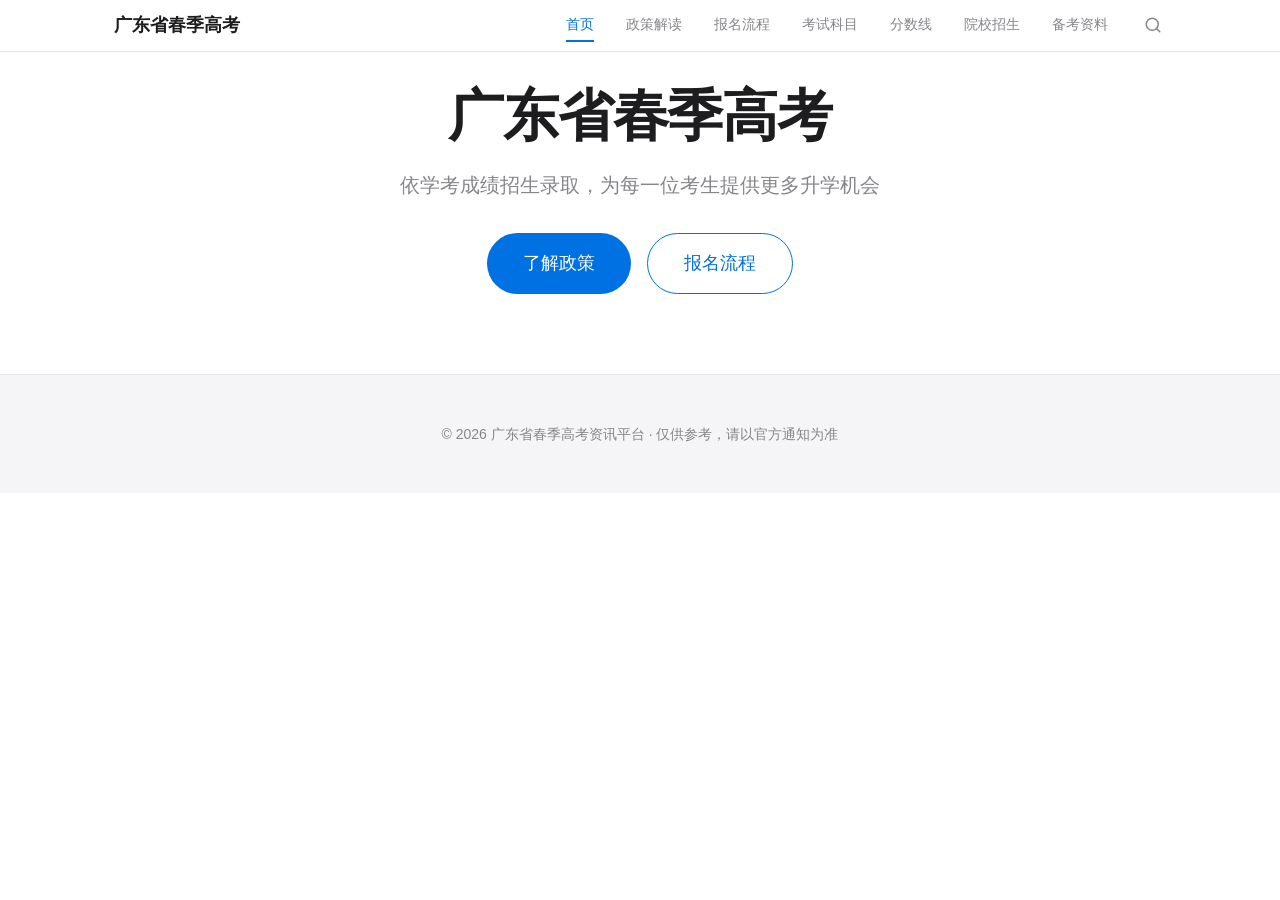
==== index.html @ 44d3cd4b "feat: foundation - CSS design system, global JS, data files, HTML shells" ====
﻿<!DOCTYPE html>
<html lang="zh-CN">
<head>
  <meta charset="UTF-8">
  <meta name="viewport" content="width=device-width, initial-scale=1.0">
  <title>广东省春季高考 · 依学考</title>
  <link rel="stylesheet" href="css/style.css">
</head>
<body>
  <nav class="nav" id="nav"></nav>
  <main>
    <section class="hero">
      <h1>广东省春季高考</h1>
      <p>依学考成绩招生录取，为每一位考生提供更多升学机会</p>
      <div class="btn-group">
        <a href="policy.html" class="btn btn-primary btn-lg">了解政策</a>
        <a href="registration.html" class="btn btn-outline btn-lg">报名流程</a>
      </div>
    </section>
  </main>
  <footer class="footer" id="footer"></footer>
  <script src="js/search.js"></script>
  <script src="js/main.js"></script>
</body>
</html>
---- css/style.css ----
﻿:root {
  /* Colors */
  --color-primary: #0071E3;
  --color-primary-hover: #0066CC;
  --color-bg: #FFFFFF;
  --color-bg-alt: #F5F5F7;
  --color-text: #1D1D1F;
  --color-text-secondary: #86868B;
  --color-border: #D2D2D7;
  --color-border-light: #E5E5EA;
  --color-success: #34C759;
  --color-warning: #FF9500;
  --color-danger: #FF3B30;

  /* Typography */
  --font-system: -apple-system, BlinkMacSystemFont, "PingFang SC", "Helvetica Neue", "Microsoft YaHei", sans-serif;
  --font-size-xs: 0.75rem;
  --font-size-sm: 0.875rem;
  --font-size-base: 1rem;
  --font-size-lg: 1.125rem;
  --font-size-xl: 1.25rem;
  --font-size-2xl: 1.5rem;
  --font-size-3xl: 2rem;
  --font-size-4xl: 2.5rem;
  --font-size-5xl: 3.5rem;

  /* Spacing */
  --spacing-xs: 0.25rem;
  --spacing-sm: 0.5rem;
  --spacing-md: 1rem;
  --spacing-lg: 1.5rem;
  --spacing-xl: 2rem;
  --spacing-2xl: 3rem;
  --spacing-3xl: 4rem;
  --spacing-4xl: 6rem;

  /* Border Radius */
  --radius-sm: 8px;
  --radius-md: 12px;
  --radius-lg: 16px;
  --radius-xl: 20px;
  --radius-full: 980px;

  /* Navigation */
  --nav-height: 52px;

  /* Shadows */
  --shadow-sm: 0 1px 3px rgba(0, 0, 0, 0.04);
  --shadow-md: 0 4px 12px rgba(0, 0, 0, 0.06);
  --shadow-lg: 0 8px 30px rgba(0, 0, 0, 0.08);
  --shadow-card: 0 2px 8px rgba(0, 0, 0, 0.04);
  --shadow-card-hover: 0 8px 24px rgba(0, 0, 0, 0.08);

  /* Transitions */
  --transition-fast: 0.15s ease;
  --transition-base: 0.3s ease;
  --transition-slow: 0.5s ease;
}

/* ===== Global Reset ===== */
*,
*::before,
*::after {
  margin: 0;
  padding: 0;
  box-sizing: border-box;
}

html {
  scroll-behavior: smooth;
}

body {
  font-family: var(--font-system);
  font-size: var(--font-size-base);
  color: var(--color-text);
  background-color: var(--color-bg);
  line-height: 1.6;
  -webkit-font-smoothing: antialiased;
  -moz-osx-font-smoothing: grayscale;
}

h1, h2, h3 {
  font-weight: 600;
  line-height: 1.3;
  color: var(--color-text);
}

h1 { font-size: var(--font-size-5xl); }
h2 { font-size: var(--font-size-3xl); }
h3 { font-size: var(--font-size-xl); }

a {
  color: var(--color-primary);
  text-decoration: none;
  transition: color var(--transition-fast);
}

a:hover {
  color: var(--color-primary-hover);
}

img {
  max-width: 100%;
  height: auto;
  display: block;
}

ul {
  list-style: none;
}

::selection {
  background: var(--color-primary);
  color: #FFFFFF;
}

/* ===== Container ===== */
.container {
  max-width: 1100px;
  margin: 0 auto;
  padding: 0 var(--spacing-lg);
}

/* ===== Sections ===== */
.section {
  padding: var(--spacing-4xl) 0;
}

.section:nth-child(even) {
  background-color: var(--color-bg-alt);
}

/* ===== Navigation ===== */
.nav {
  position: fixed;
  top: 0;
  left: 0;
  right: 0;
  height: var(--nav-height);
  background: rgba(255, 255, 255, 0.72);
  backdrop-filter: blur(20px);
  -webkit-backdrop-filter: blur(20px);
  z-index: 100;
  border-bottom: 1px solid var(--color-border-light);
  display: flex;
  align-items: center;
}

.nav-container {
  max-width: 1100px;
  width: 100%;
  margin: 0 auto;
  padding: 0 var(--spacing-lg);
  display: flex;
  align-items: center;
  justify-content: space-between;
}

.nav-brand {
  font-size: var(--font-size-lg);
  font-weight: 600;
  color: var(--color-text);
  white-space: nowrap;
}

.nav-links {
  display: flex;
  align-items: center;
  gap: var(--spacing-xl);
}

.nav-links a {
  font-size: var(--font-size-sm);
  color: var(--color-text-secondary);
  padding: var(--spacing-xs) 0;
  border-bottom: 2px solid transparent;
  transition: color var(--transition-fast), border-color var(--transition-fast);
  white-space: nowrap;
}

.nav-links a:hover {
  color: var(--color-primary);
  border-bottom-color: var(--color-primary);
}

.nav-links a.active {
  color: var(--color-primary);
  border-bottom-color: var(--color-primary);
}

.nav-search-btn {
  background: none;
  border: none;
  cursor: pointer;
  color: var(--color-text-secondary);
  padding: var(--spacing-xs);
  display: flex;
  align-items: center;
  justify-content: center;
  transition: color var(--transition-fast);
}

.nav-search-btn:hover {
  color: var(--color-primary);
}

.nav-search-btn svg {
  width: 18px;
  height: 18px;
}

/* Hamburger */
.nav-hamburger {
  display: none;
  background: none;
  border: none;
  cursor: pointer;
  padding: var(--spacing-xs);
  flex-direction: column;
  gap: 5px;
}

.nav-hamburger span {
  display: block;
  width: 22px;
  height: 2px;
  background: var(--color-text);
  border-radius: 1px;
  transition: all var(--transition-base);
}

.nav-hamburger.active span:nth-child(1) {
  transform: translateY(7px) rotate(45deg);
}
.nav-hamburger.active span:nth-child(2) {
  opacity: 0;
}
.nav-hamburger.active span:nth-child(3) {
  transform: translateY(-7px) rotate(-45deg);
}

/* ===== Cards ===== */
.card {
  background: var(--color-bg);
  border-radius: var(--radius-xl);
  padding: var(--spacing-xl);
  box-shadow: var(--shadow-card);
  transition: transform var(--transition-base), box-shadow var(--transition-base);
}

.card:hover {
  transform: translateY(-4px);
  box-shadow: var(--shadow-card-hover);
}

.card-title {
  font-size: var(--font-size-lg);
  font-weight: 600;
  margin-bottom: var(--spacing-sm);
}

.card-text {
  color: var(--color-text-secondary);
  font-size: var(--font-size-sm);
  line-height: 1.7;
}

/* Card Grid */
.card-grid {
  display: grid;
  grid-template-columns: repeat(auto-fill, minmax(320px, 1fr));
  gap: var(--spacing-xl);
}

/* ===== Buttons ===== */
.btn {
  display: inline-flex;
  align-items: center;
  justify-content: center;
  padding: 12px 28px;
  border-radius: var(--radius-full);
  font-size: var(--font-size-base);
  font-weight: 500;
  cursor: pointer;
  border: none;
  transition: all var(--transition-fast);
  font-family: var(--font-system);
  line-height: 1.5;
}

.btn-primary {
  background-color: var(--color-primary);
  color: #FFFFFF;
}

.btn-primary:hover {
  background-color: var(--color-primary-hover);
}

.btn-outline {
  background-color: transparent;
  color: var(--color-primary);
  border: 1.5px solid var(--color-primary);
}

.btn-outline:hover {
  background-color: var(--color-primary);
  color: #FFFFFF;
}

.btn-sm {
  padding: 8px 18px;
  font-size: var(--font-size-sm);
}

.btn-lg {
  padding: 16px 36px;
  font-size: var(--font-size-lg);
}

/* ===== Footer ===== */
.footer {
  background-color: var(--color-bg-alt);
  text-align: center;
  padding: var(--spacing-2xl) 0;
  color: var(--color-text-secondary);
  font-size: var(--font-size-sm);
  border-top: 1px solid var(--color-border-light);
}

/* ===== Hero Sections ===== */
.hero {
  text-align: center;
  padding: 5rem 1rem;
  background-color: var(--color-bg);
}

.hero h1 {
  margin-bottom: var(--spacing-md);
  letter-spacing: -0.02em;
}

.hero p {
  font-size: var(--font-size-xl);
  color: var(--color-text-secondary);
  max-width: 600px;
  margin: 0 auto var(--spacing-xl);
}

.hero .btn-group {
  display: flex;
  gap: var(--spacing-md);
  justify-content: center;
  flex-wrap: wrap;
}

/* ===== Animations ===== */
@keyframes fadeInUp {
  from {
    opacity: 0;
    transform: translateY(24px);
  }
  to {
    opacity: 1;
    transform: translateY(0);
  }
}

.animate-in {
  animation: fadeInUp 0.6s ease forwards;
}

.animate-on-scroll {
  opacity: 0;
}

/* ===== Search Overlay ===== */
.search-overlay {
  position: fixed;
  inset: 0;
  background: rgba(0, 0, 0, 0.4);
  backdrop-filter: blur(8px);
  -webkit-backdrop-filter: blur(8px);
  z-index: 200;
  display: none;
  align-items: flex-start;
  justify-content: center;
  padding-top: 120px;
}

.search-overlay.active {
  display: flex;
}

.search-box {
  width: 100%;
  max-width: 600px;
  background: var(--color-bg);
  border-radius: var(--radius-md);
  box-shadow: var(--shadow-lg);
  overflow: hidden;
}

.search-box input {
  width: 100%;
  padding: 16px 20px;
  font-size: var(--font-size-lg);
  border: none;
  outline: none;
  background: transparent;
  font-family: var(--font-system);
  color: var(--color-text);
}

.search-box input::placeholder {
  color: var(--color-text-secondary);
}

.search-results {
  border-top: 1px solid var(--color-border-light);
  max-height: 400px;
  overflow-y: auto;
}

.search-result-item {
  padding: 14px 20px;
  cursor: pointer;
  transition: background var(--transition-fast);
  display: block;
  color: var(--color-text);
}

.search-result-item:hover {
  background: var(--color-bg-alt);
}

.search-result-item .result-title {
  font-weight: 500;
  margin-bottom: 2px;
}

.search-result-item .result-snippet {
  font-size: var(--font-size-sm);
  color: var(--color-text-secondary);
}

.search-result-empty {
  padding: 24px 20px;
  text-align: center;
  color: var(--color-text-secondary);
}

/* ===== Input Styles ===== */
input[type="text"],
input[type="search"],
input[type="number"],
select,
textarea {
  border-radius: var(--radius-md);
  border: 1px solid var(--color-border);
  padding: 10px 16px;
  font-size: var(--font-size-base);
  font-family: var(--font-system);
  color: var(--color-text);
  background: var(--color-bg);
  transition: border-color var(--transition-fast), box-shadow var(--transition-fast);
  outline: none;
}

input:focus,
select:focus,
textarea:focus {
  border-color: var(--color-primary);
  box-shadow: 0 0 0 3px rgba(0, 113, 227, 0.15);
}

/* ===== Table Styles ===== */
table {
  width: 100%;
  border-collapse: collapse;
  font-size: var(--font-size-sm);
}

thead {
  border-bottom: 2px solid var(--color-border);
}

th {
  text-align: left;
  padding: 12px 16px;
  font-weight: 600;
  color: var(--color-text);
  font-size: var(--font-size-xs);
  text-transform: uppercase;
  letter-spacing: 0.5px;
}

td {
  padding: 14px 16px;
  color: var(--color-text-secondary);
  border-bottom: 1px solid var(--color-border-light);
}

tbody tr:nth-child(even) {
  background-color: var(--color-bg-alt);
}

tbody tr:hover {
  background-color: rgba(0, 113, 227, 0.04);
}

.table-wrapper {
  overflow-x: auto;
  border-radius: var(--radius-xl);
  box-shadow: var(--shadow-sm);
}

.table-wrapper table {
  border-radius: var(--radius-xl);
  overflow: hidden;
}

/* ===== Tags / Badges ===== */
.tag {
  display: inline-flex;
  align-items: center;
  padding: 4px 12px;
  border-radius: var(--radius-full);
  font-size: var(--font-size-xs);
  font-weight: 500;
  background: var(--color-bg-alt);
  color: var(--color-text-secondary);
  white-space: nowrap;
}

.tag-primary {
  background: rgba(0, 113, 227, 0.1);
  color: var(--color-primary);
}

.tag-success {
  background: rgba(52, 199, 89, 0.1);
  color: var(--color-success);
}

.tag-warning {
  background: rgba(255, 149, 0, 0.1);
  color: var(--color-warning);
}

.tag-group {
  display: flex;
  flex-wrap: wrap;
  gap: var(--spacing-sm);
}

/* ===== Timeline ===== */
.timeline {
  position: relative;
  padding-left: 32px;
}

.timeline::before {
  content: "";
  position: absolute;
  left: 15px;
  top: 0;
  bottom: 0;
  width: 2px;
  background: var(--color-border);
}

.timeline-item {
  position: relative;
  padding-bottom: var(--spacing-xl);
}

.timeline-item:last-child {
  padding-bottom: 0;
}

.timeline-dot {
  position: absolute;
  left: -25px;
  top: 4px;
  width: 14px;
  height: 14px;
  border-radius: 50%;
  background: var(--color-primary);
  border: 3px solid var(--color-bg);
  box-shadow: 0 0 0 3px var(--color-primary);
  z-index: 2;
}

.timeline-date {
  font-size: var(--font-size-sm);
  color: var(--color-primary);
  font-weight: 500;
  margin-bottom: var(--spacing-xs);
}

.timeline-title {
  font-size: var(--font-size-lg);
  font-weight: 600;
  margin-bottom: var(--spacing-xs);
}

.timeline-desc {
  color: var(--color-text-secondary);
  font-size: var(--font-size-sm);
  line-height: 1.7;
}

/* ===== FAQ Accordion ===== */
.accordion-item {
  border-bottom: 1px solid var(--color-border-light);
}

.accordion-header {
  width: 100%;
  background: none;
  border: none;
  padding: 20px 0;
  font-size: var(--font-size-lg);
  font-weight: 500;
  text-align: left;
  cursor: pointer;
  display: flex;
  align-items: center;
  justify-content: space-between;
  color: var(--color-text);
  font-family: var(--font-system);
  transition: color var(--transition-fast);
}

.accordion-header:hover {
  color: var(--color-primary);
}

.accordion-icon {
  font-size: var(--font-size-sm);
  transition: transform var(--transition-base);
  color: var(--color-text-secondary);
}

.accordion-item.active .accordion-icon {
  transform: rotate(45deg);
}

.accordion-body {
  max-height: 0;
  overflow: hidden;
  transition: max-height var(--transition-base);
}

.accordion-item.active .accordion-body {
  max-height: 500px;
}

.accordion-content {
  padding-bottom: 20px;
  color: var(--color-text-secondary);
  font-size: var(--font-size-sm);
  line-height: 1.8;
}

/* ===== Back to Top ===== */
.back-to-top {
  position: fixed;
  bottom: 32px;
  right: 32px;
  width: 44px;
  height: 44px;
  border-radius: 50%;
  background: var(--color-bg);
  box-shadow: var(--shadow-md);
  border: 1px solid var(--color-border-light);
  cursor: pointer;
  display: flex;
  align-items: center;
  justify-content: center;
  opacity: 0;
  visibility: hidden;
  transition: all var(--transition-base);
  z-index: 99;
}

.back-to-top.visible {
  opacity: 1;
  visibility: visible;
}

.back-to-top:hover {
  background: var(--color-bg-alt);
  box-shadow: var(--shadow-lg);
}

.back-to-top svg {
  width: 20px;
  height: 20px;
  color: var(--color-text-secondary);
}

/* ===== Section Header ===== */
.section-header {
  text-align: center;
  margin-bottom: var(--spacing-2xl);
}

.section-header h2 {
  margin-bottom: var(--spacing-sm);
}

.section-header p {
  color: var(--color-text-secondary);
  font-size: var(--font-size-lg);
}

/* ===== Page Header ===== */
.page-header {
  padding: calc(var(--nav-height) + 3rem) 1rem 3rem;
  text-align: center;
  background-color: var(--color-bg);
}

.page-header h1 {
  margin-bottom: var(--spacing-sm);
}

.page-header p {
  color: var(--color-text-secondary);
  font-size: var(--font-size-lg);
  max-width: 600px;
  margin: 0 auto;
}

/* ===== Utility Classes ===== */
.text-center { text-align: center; }
.text-secondary { color: var(--color-text-secondary); }
.mt-1 { margin-top: var(--spacing-md); }
.mt-2 { margin-top: var(--spacing-lg); }
.mt-3 { margin-top: var(--spacing-xl); }
.mt-4 { margin-top: var(--spacing-2xl); }
.mb-1 { margin-bottom: var(--spacing-md); }
.mb-2 { margin-bottom: var(--spacing-lg); }
.mb-3 { margin-bottom: var(--spacing-xl); }
.mb-4 { margin-bottom: var(--spacing-2xl); }
.hidden { display: none; }

/* ===== Loading Spinner ===== */
.spinner {
  width: 24px;
  height: 24px;
  border: 3px solid var(--color-border-light);
  border-top-color: var(--color-primary);
  border-radius: 50%;
  animation: spin 0.6s linear infinite;
  margin: 0 auto;
}

@keyframes spin {
  to { transform: rotate(360deg); }
}

/* ===== Filter Bar ===== */
.filter-bar {
  display: flex;
  flex-wrap: wrap;
  gap: var(--spacing-sm);
  justify-content: center;
  margin-bottom: var(--spacing-xl);
}

.filter-bar .tag {
  cursor: pointer;
  transition: all var(--transition-fast);
  border: 1px solid transparent;
}

.filter-bar .tag:hover {
  border-color: var(--color-border);
}

.filter-bar .tag.active {
  background: var(--color-primary);
  color: #FFFFFF;
}

/* ===== Score highlight ===== */
.score-badge {
  display: inline-flex;
  align-items: center;
  gap: var(--spacing-xs);
  font-weight: 600;
  font-size: var(--font-size-lg);
}

.score-highlight {
  color: var(--color-primary);
}

/* ===== Responsive ===== */
@media (max-width: 768px) {
  :root {
    --nav-height: 48px;
  }

  h1 { font-size: var(--font-size-3xl); }
  h2 { font-size: var(--font-size-2xl); }
  h3 { font-size: var(--font-size-lg); }

  .container {
    padding: 0 var(--spacing-md);
  }

  /* Navigation */
  .nav-hamburger {
    display: flex;
  }

  .nav-links {
    position: fixed;
    top: var(--nav-height);
    left: 0;
    right: 0;
    background: rgba(255, 255, 255, 0.95);
    backdrop-filter: blur(20px);
    -webkit-backdrop-filter: blur(20px);
    flex-direction: column;
    padding: var(--spacing-lg);
    gap: var(--spacing-md);
    border-bottom: 1px solid var(--color-border-light);
    transform: translateY(-100%);
    opacity: 0;
    transition: all var(--transition-base);
    pointer-events: none;
  }

  .nav-links.active {
    transform: translateY(0);
    opacity: 1;
    pointer-events: auto;
  }

  .nav-links a {
    font-size: var(--font-size-base);
    padding: var(--spacing-sm) 0;
  }

  .nav-search-btn {
    align-self: flex-start;
  }

  /* Cards */
  .card-grid {
    grid-template-columns: 1fr;
  }

  /* Hero */
  .hero {
    padding: 3rem 1rem;
  }

  .hero h1 {
    font-size: var(--font-size-3xl);
  }

  .hero p {
    font-size: var(--font-size-base);
  }

  /* Sections */
  .section {
    padding: var(--spacing-2xl) 0;
  }

  /* Tables → cards */
  .table-wrapper {
    box-shadow: none;
  }

  .table-wrapper table,
  .table-wrapper thead {
    display: none;
  }

  .table-cards {
    display: grid;
    grid-template-columns: 1fr;
    gap: var(--spacing-md);
  }

  .table-card {
    background: var(--color-bg);
    border-radius: var(--radius-lg);
    padding: var(--spacing-lg);
    box-shadow: var(--shadow-sm);
  }

  .table-card .tc-row {
    display: flex;
    justify-content: space-between;
    padding: 6px 0;
    font-size: var(--font-size-sm);
  }

  .table-card .tc-label {
    color: var(--color-text-secondary);
    font-weight: 500;
  }

  .table-card .tc-value {
    text-align: right;
    color: var(--color-text);
  }

  /* Page header */
  .page-header {
    padding-top: calc(var(--nav-height) + 2rem);
  }

  /* Back to top */
  .back-to-top {
    bottom: 20px;
    right: 20px;
    width: 40px;
    height: 40px;
  }

  /* Search overlay */
  .search-overlay {
    padding-top: 80px;
  }

  .search-box {
    margin: 0 var(--spacing-md);
  }

  /* Timeline */
  .timeline {
    padding-left: 28px;
  }

  .timeline::before {
    left: 11px;
  }

  .timeline-dot {
    left: -21px;
    width: 12px;
    height: 12px;
  }
}
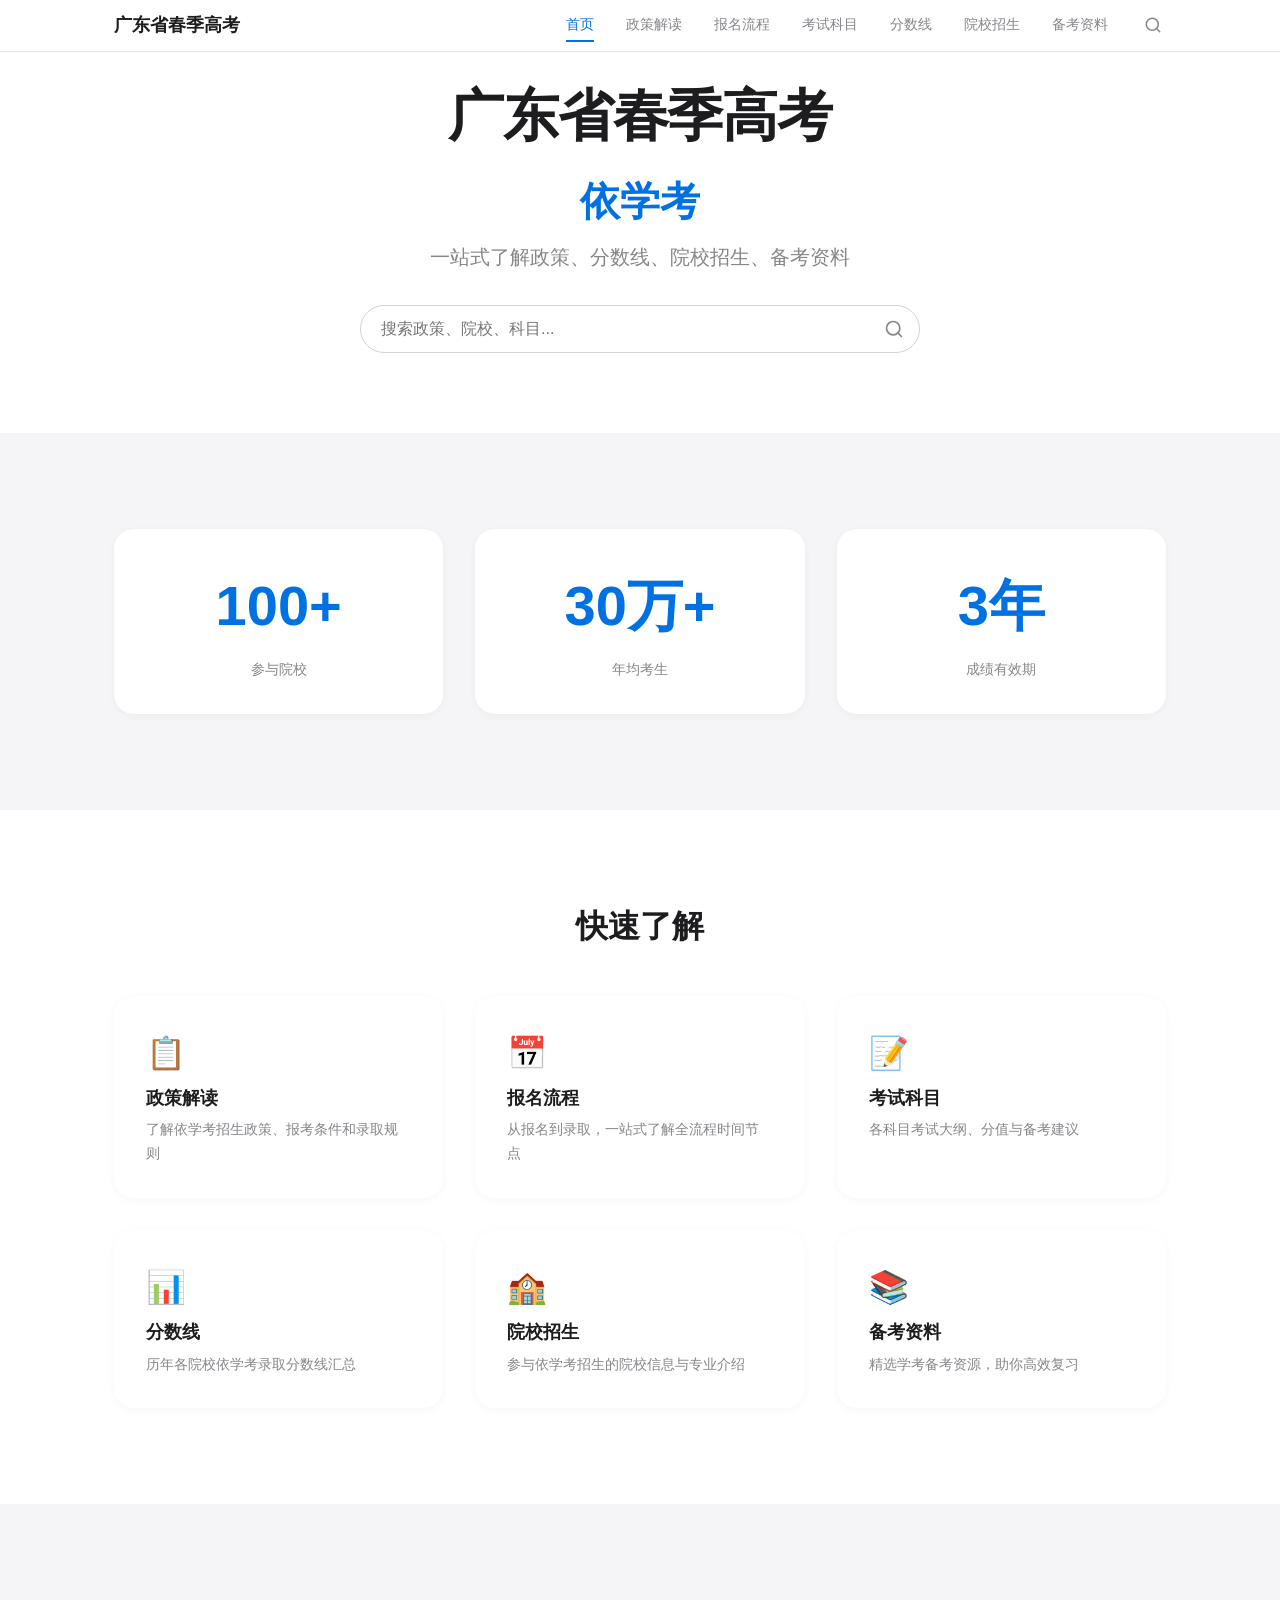
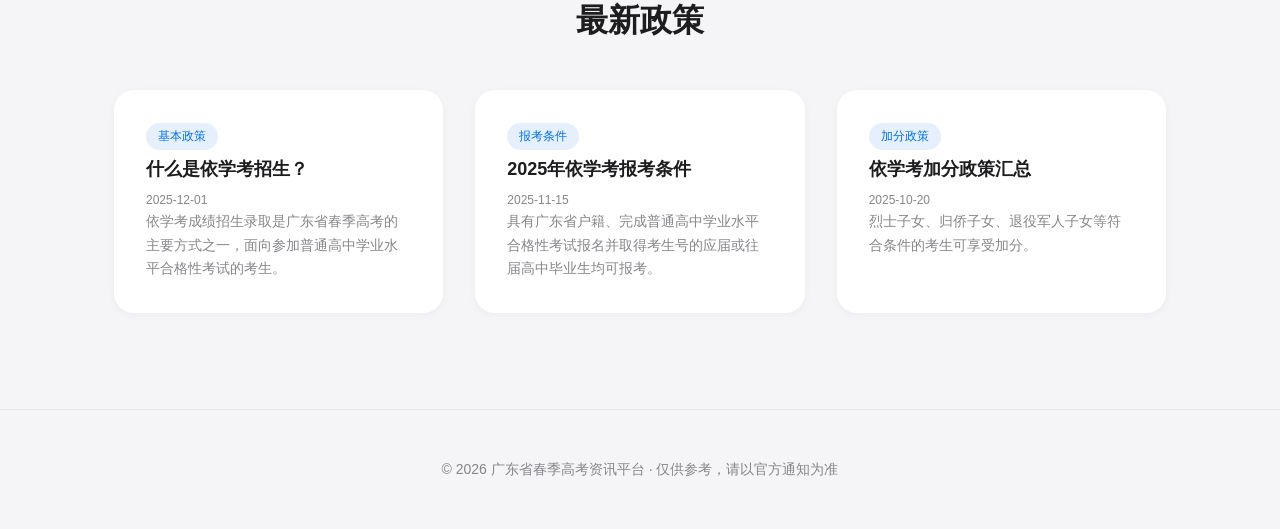
==== commit 3f804f6b: "feat: all content pages, page JS, filters, README" ====
--- a/index.html
+++ b/index.html
@@ -11,15 +11,123 @@
   <main>
     <section class="hero">
       <h1>广东省春季高考</h1>
-      <p>依学考成绩招生录取，为每一位考生提供更多升学机会</p>
-      <div class="btn-group">
-        <a href="policy.html" class="btn btn-primary btn-lg">了解政策</a>
-        <a href="registration.html" class="btn btn-outline btn-lg">报名流程</a>
+      <span style="display:block;font-size:var(--font-size-4xl);font-weight:600;color:var(--color-primary);margin-bottom:var(--spacing-sm);">依学考</span>
+      <p>一站式了解政策、分数线、院校招生、备考资料</p>
+      <div class="search-box-inline" style="max-width:560px;margin:0 auto;position:relative;">
+        <input type="text" id="homeSearch" placeholder="搜索政策、院校、科目..." style="width:100%;padding:14px 48px 14px 20px;border:1.5px solid var(--color-border);border-radius:var(--radius-full);font-size:var(--font-size-base);font-family:var(--font-system);outline:none;transition:border-color var(--transition-fast);background:var(--color-bg);">
+        <svg id="homeSearchIcon" style="position:absolute;right:16px;top:50%;transform:translateY(-50%);width:20px;height:20px;color:var(--color-text-secondary);cursor:pointer;" viewBox="0 0 24 24" fill="none" stroke="currentColor" stroke-width="2" stroke-linecap="round" stroke-linejoin="round"><circle cx="11" cy="11" r="8"></circle><line x1="21" y1="21" x2="16.65" y2="16.65"></line></svg>
+      </div>
+    </section>
+
+    <section class="section bg-alt animate-on-scroll">
+      <div class="container">
+        <div class="card-grid grid-3" style="grid-template-columns:repeat(3,1fr);">
+          <div class="card text-center" style="text-align:center;">
+            <div style="font-size:var(--font-size-5xl);font-weight:700;color:var(--color-primary);">100+</div>
+            <div class="card-text" style="margin-top:var(--spacing-sm);">参与院校</div>
+          </div>
+          <div class="card text-center" style="text-align:center;">
+            <div style="font-size:var(--font-size-5xl);font-weight:700;color:var(--color-primary);">30万+</div>
+            <div class="card-text" style="margin-top:var(--spacing-sm);">年均考生</div>
+          </div>
+          <div class="card text-center" style="text-align:center;">
+            <div style="font-size:var(--font-size-5xl);font-weight:700;color:var(--color-primary);">3年</div>
+            <div class="card-text" style="margin-top:var(--spacing-sm);">成绩有效期</div>
+          </div>
+        </div>
+      </div>
+    </section>
+
+    <section class="section animate-on-scroll">
+      <div class="container">
+        <div class="section-header">
+          <h2>快速了解</h2>
+        </div>
+        <div class="card-grid grid-3" style="grid-template-columns:repeat(3,1fr);">
+          <a href="policy.html" class="card" style="cursor:pointer;">
+            <div style="font-size:2rem;margin-bottom:var(--spacing-sm);">📋</div>
+            <h3 class="card-title">政策解读</h3>
+            <p class="card-text">了解依学考招生政策、报考条件和录取规则</p>
+          </a>
+          <a href="registration.html" class="card" style="cursor:pointer;">
+            <div style="font-size:2rem;margin-bottom:var(--spacing-sm);">📅</div>
+            <h3 class="card-title">报名流程</h3>
+            <p class="card-text">从报名到录取，一站式了解全流程时间节点</p>
+          </a>
+          <a href="subjects.html" class="card" style="cursor:pointer;">
+            <div style="font-size:2rem;margin-bottom:var(--spacing-sm);">📝</div>
+            <h3 class="card-title">考试科目</h3>
+            <p class="card-text">各科目考试大纲、分值与备考建议</p>
+          </a>
+          <a href="scores.html" class="card" style="cursor:pointer;">
+            <div style="font-size:2rem;margin-bottom:var(--spacing-sm);">📊</div>
+            <h3 class="card-title">分数线</h3>
+            <p class="card-text">历年各院校依学考录取分数线汇总</p>
+          </a>
+          <a href="schools.html" class="card" style="cursor:pointer;">
+            <div style="font-size:2rem;margin-bottom:var(--spacing-sm);">🏫</div>
+            <h3 class="card-title">院校招生</h3>
+            <p class="card-text">参与依学考招生的院校信息与专业介绍</p>
+          </a>
+          <a href="resources.html" class="card" style="cursor:pointer;">
+            <div style="font-size:2rem;margin-bottom:var(--spacing-sm);">📚</div>
+            <h3 class="card-title">备考资料</h3>
+            <p class="card-text">精选学考备考资源，助你高效复习</p>
+          </a>
+        </div>
+      </div>
+    </section>
+
+    <section class="section bg-alt animate-on-scroll">
+      <div class="container">
+        <div class="section-header">
+          <h2>最新政策</h2>
+        </div>
+        <div class="card-grid" id="latestPolicies" style="grid-template-columns:repeat(3,1fr);">
+          <div class="spinner"></div>
+        </div>
       </div>
     </section>
   </main>
   <footer class="footer" id="footer"></footer>
   <script src="js/search.js"></script>
   <script src="js/main.js"></script>
+  <script>
+    // Load latest 3 policies for homepage
+    (async function() {
+      try {
+        const res = await fetch("data/policies.json");
+        const data = await res.json();
+        const latest = data.slice(0, 3);
+        const container = document.getElementById("latestPolicies");
+        container.innerHTML = latest.map(function(p) {
+          return '<a href="policy.html?id=' + p.id + '" class="card"><span class="tag tag-primary">' + p.category + '</span><h3 class="card-title" style="margin-top:var(--spacing-sm);">' + p.title + '</h3><p class="card-text" style="font-size:var(--font-size-xs);color:var(--color-text-secondary);">' + p.date + '</p><p class="card-text">' + p.summary + '</p></a>';
+        }).join("");
+      } catch(e) {
+        document.getElementById("latestPolicies").innerHTML = '<p class="text-center text-secondary">加载失败，请刷新重试</p>';
+      }
+    })();
+
+    // Homepage search triggers global search overlay
+    document.getElementById("homeSearch").addEventListener("keydown", function(e) {
+      if (e.key === "Enter") {
+        var btn = document.getElementById("navSearchBtn");
+        if (btn) btn.click();
+        // Copy query to search overlay after a short delay
+        setTimeout(function() {
+          var si = document.getElementById("searchInput");
+          if (si) { si.value = document.getElementById("homeSearch").value; si.dispatchEvent(new Event("input")); }
+        }, 300);
+      }
+    });
+    document.getElementById("homeSearchIcon").addEventListener("click", function() {
+      var btn = document.getElementById("navSearchBtn");
+      if (btn) btn.click();
+      setTimeout(function() {
+        var si = document.getElementById("searchInput");
+        if (si) { si.value = document.getElementById("homeSearch").value; si.dispatchEvent(new Event("input")); }
+      }, 300);
+    });
+  </script>
 </body>
 </html>
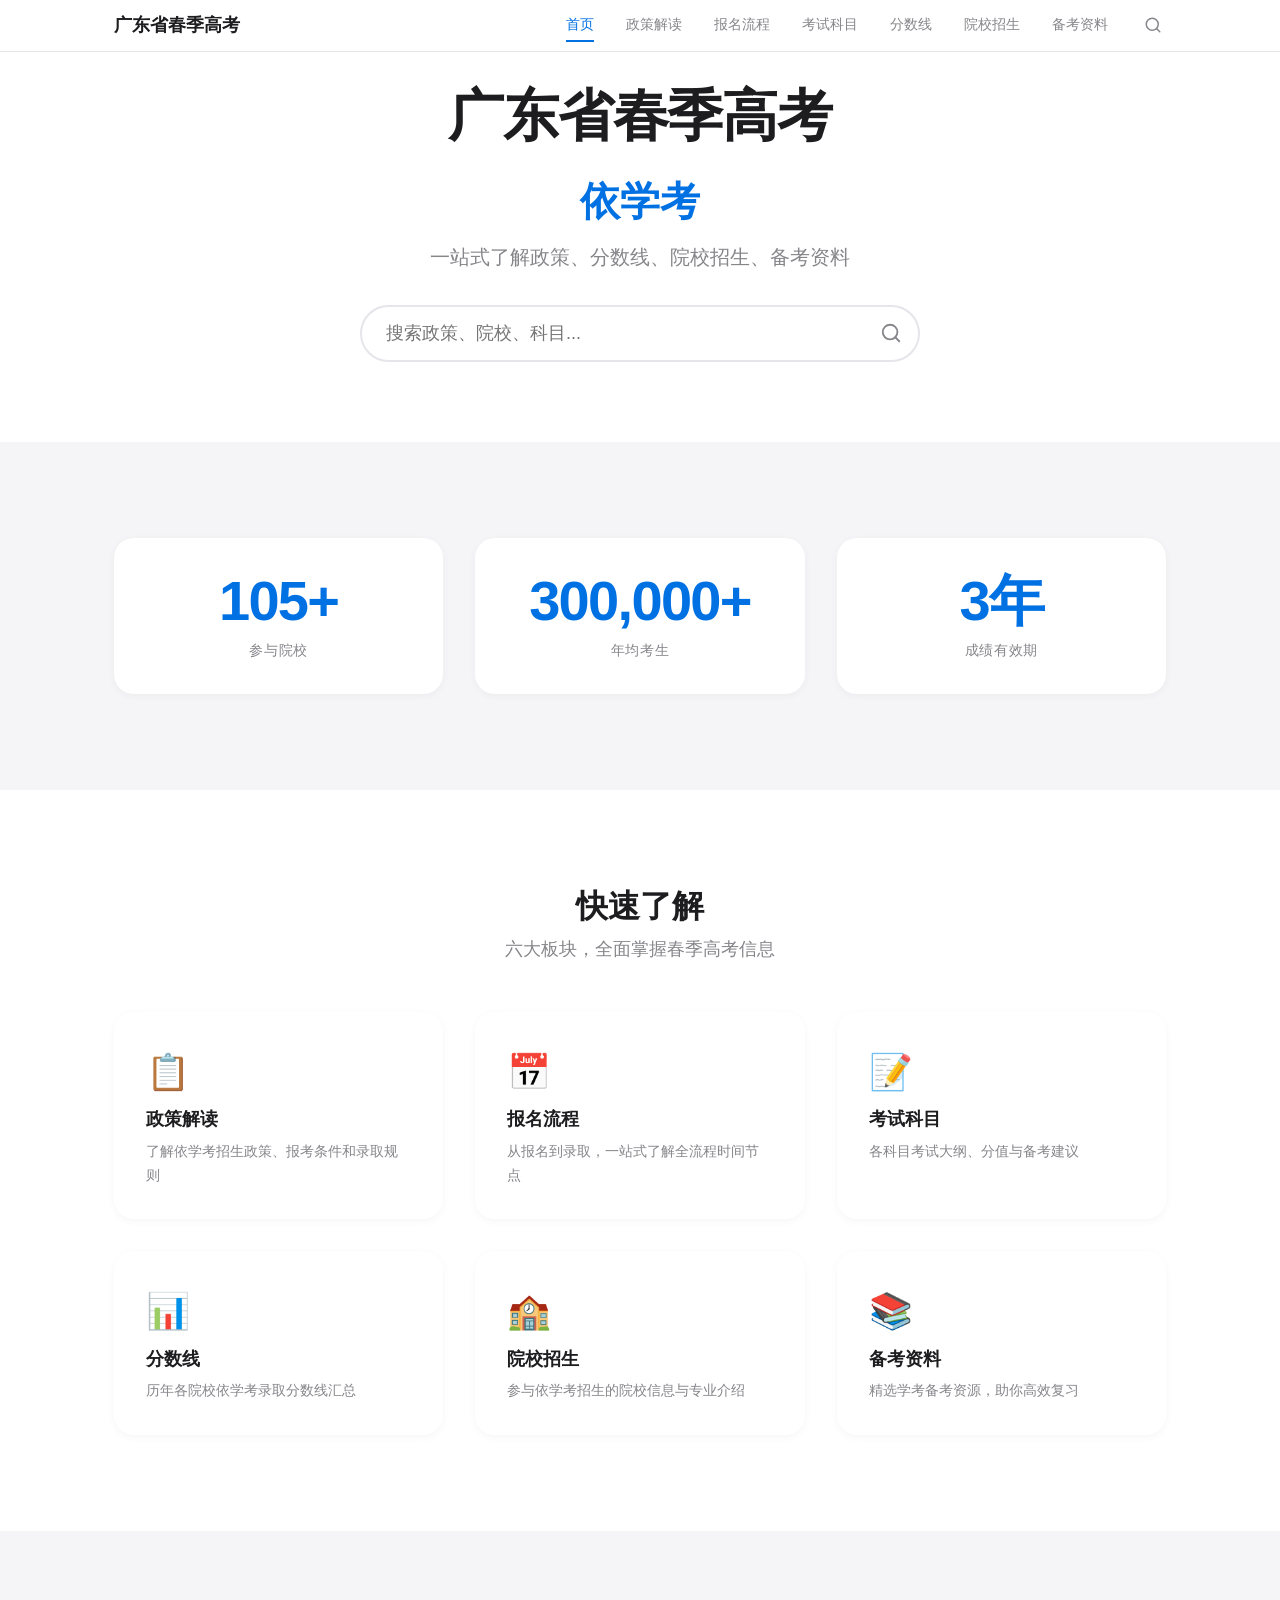
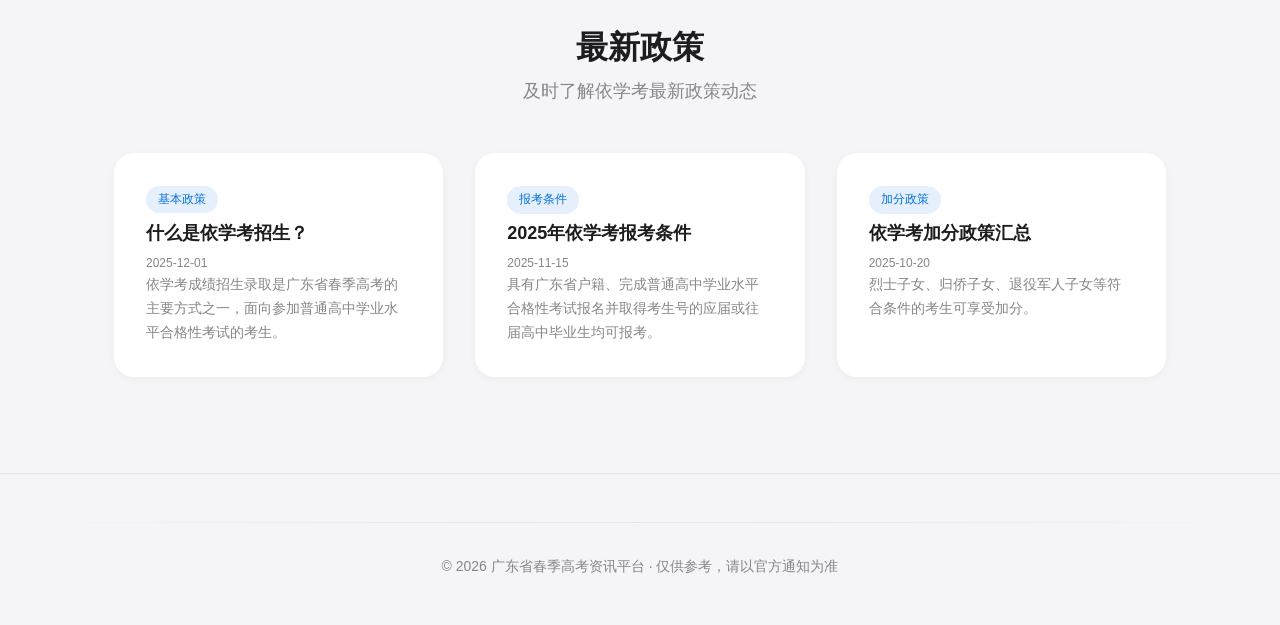
==== commit 789e7d98: "feat: homepage with counter and tilt effects" ====
--- a/index.html
+++ b/index.html
@@ -1,4 +1,4 @@
-﻿<!DOCTYPE html>
+<!DOCTYPE html>
 <html lang="zh-CN">
 <head>
   <meta charset="UTF-8">
@@ -10,67 +10,68 @@
   <nav class="nav" id="nav"></nav>
   <main>
     <section class="hero">
-      <h1>广东省春季高考</h1>
-      <span style="display:block;font-size:var(--font-size-4xl);font-weight:600;color:var(--color-primary);margin-bottom:var(--spacing-sm);">依学考</span>
-      <p>一站式了解政策、分数线、院校招生、备考资料</p>
-      <div class="search-box-inline" style="max-width:560px;margin:0 auto;position:relative;">
-        <input type="text" id="homeSearch" placeholder="搜索政策、院校、科目..." style="width:100%;padding:14px 48px 14px 20px;border:1.5px solid var(--color-border);border-radius:var(--radius-full);font-size:var(--font-size-base);font-family:var(--font-system);outline:none;transition:border-color var(--transition-fast);background:var(--color-bg);">
-        <svg id="homeSearchIcon" style="position:absolute;right:16px;top:50%;transform:translateY(-50%);width:20px;height:20px;color:var(--color-text-secondary);cursor:pointer;" viewBox="0 0 24 24" fill="none" stroke="currentColor" stroke-width="2" stroke-linecap="round" stroke-linejoin="round"><circle cx="11" cy="11" r="8"></circle><line x1="21" y1="21" x2="16.65" y2="16.65"></line></svg>
+      <h1 class="float-anim">广东省春季高考</h1>
+      <span class="float-anim" style="display:block;font-size:var(--font-size-4xl);font-weight:700;color:var(--color-primary);margin-bottom:var(--spacing-sm);animation-delay:0.3s;">依学考</span>
+      <p style="animation: fadeInUp 0.6s 0.5s ease both;">一站式了解政策、分数线、院校招生、备考资料</p>
+      <div class="search-box-inline pulse-glow" style="max-width:560px;margin:0 auto;position:relative;animation: fadeInUp 0.6s 0.7s ease both;">
+        <input type="text" id="homeSearch" placeholder="搜索政策、院校、科目..." style="width:100%;padding:16px 52px 16px 24px;border:2px solid var(--color-border-light);border-radius:var(--radius-full);font-size:var(--font-size-lg);font-family:var(--font-system);outline:none;transition:all 0.3s ease;background:var(--color-bg);">
+        <svg id="homeSearchIcon" style="position:absolute;right:18px;top:50%;transform:translateY(-50%);width:22px;height:22px;color:var(--color-text-secondary);cursor:pointer;transition:color 0.2s ease;" viewBox="0 0 24 24" fill="none" stroke="currentColor" stroke-width="2" stroke-linecap="round" stroke-linejoin="round"><circle cx="11" cy="11" r="8"></circle><line x1="21" y1="21" x2="16.65" y2="16.65"></line></svg>
       </div>
     </section>
 
-    <section class="section bg-alt animate-on-scroll">
+    <section class="section bg-alt">
       <div class="container">
         <div class="card-grid grid-3" style="grid-template-columns:repeat(3,1fr);">
-          <div class="card text-center" style="text-align:center;">
-            <div style="font-size:var(--font-size-5xl);font-weight:700;color:var(--color-primary);">100+</div>
-            <div class="card-text" style="margin-top:var(--spacing-sm);">参与院校</div>
+          <div class="card stat-card card-accent">
+            <div class="stat-number"><span class="counter" data-target="105">0</span>+</div>
+            <div class="stat-label">参与院校</div>
           </div>
-          <div class="card text-center" style="text-align:center;">
-            <div style="font-size:var(--font-size-5xl);font-weight:700;color:var(--color-primary);">30万+</div>
-            <div class="card-text" style="margin-top:var(--spacing-sm);">年均考生</div>
+          <div class="card stat-card card-accent">
+            <div class="stat-number"><span class="counter" data-target="300000">0</span>+</div>
+            <div class="stat-label">年均考生</div>
           </div>
-          <div class="card text-center" style="text-align:center;">
-            <div style="font-size:var(--font-size-5xl);font-weight:700;color:var(--color-primary);">3年</div>
-            <div class="card-text" style="margin-top:var(--spacing-sm);">成绩有效期</div>
+          <div class="card stat-card card-accent">
+            <div class="stat-number"><span class="counter" data-target="3">0</span>年</div>
+            <div class="stat-label">成绩有效期</div>
           </div>
         </div>
       </div>
     </section>
 
-    <section class="section animate-on-scroll">
+    <section class="section">
       <div class="container">
-        <div class="section-header">
+        <div class="section-header animate-on-scroll">
           <h2>快速了解</h2>
+          <p>六大板块，全面掌握春季高考信息</p>
         </div>
-        <div class="card-grid grid-3" style="grid-template-columns:repeat(3,1fr);">
-          <a href="policy.html" class="card" style="cursor:pointer;">
-            <div style="font-size:2rem;margin-bottom:var(--spacing-sm);">📋</div>
+        <div class="card-grid grid-3 animate-on-scroll" style="grid-template-columns:repeat(3,1fr);">
+          <a href="policy.html" class="card card-accent ripple" style="cursor:pointer;text-decoration:none;color:inherit;">
+            <div style="font-size:2.2rem;margin-bottom:var(--spacing-sm);">📋</div>
             <h3 class="card-title">政策解读</h3>
             <p class="card-text">了解依学考招生政策、报考条件和录取规则</p>
           </a>
-          <a href="registration.html" class="card" style="cursor:pointer;">
-            <div style="font-size:2rem;margin-bottom:var(--spacing-sm);">📅</div>
+          <a href="registration.html" class="card card-accent ripple" style="cursor:pointer;text-decoration:none;color:inherit;">
+            <div style="font-size:2.2rem;margin-bottom:var(--spacing-sm);">📅</div>
             <h3 class="card-title">报名流程</h3>
             <p class="card-text">从报名到录取，一站式了解全流程时间节点</p>
           </a>
-          <a href="subjects.html" class="card" style="cursor:pointer;">
-            <div style="font-size:2rem;margin-bottom:var(--spacing-sm);">📝</div>
+          <a href="subjects.html" class="card card-accent ripple" style="cursor:pointer;text-decoration:none;color:inherit;">
+            <div style="font-size:2.2rem;margin-bottom:var(--spacing-sm);">📝</div>
             <h3 class="card-title">考试科目</h3>
             <p class="card-text">各科目考试大纲、分值与备考建议</p>
           </a>
-          <a href="scores.html" class="card" style="cursor:pointer;">
-            <div style="font-size:2rem;margin-bottom:var(--spacing-sm);">📊</div>
+          <a href="scores.html" class="card card-accent ripple" style="cursor:pointer;text-decoration:none;color:inherit;">
+            <div style="font-size:2.2rem;margin-bottom:var(--spacing-sm);">📊</div>
             <h3 class="card-title">分数线</h3>
             <p class="card-text">历年各院校依学考录取分数线汇总</p>
           </a>
-          <a href="schools.html" class="card" style="cursor:pointer;">
-            <div style="font-size:2rem;margin-bottom:var(--spacing-sm);">🏫</div>
+          <a href="schools.html" class="card card-accent ripple" style="cursor:pointer;text-decoration:none;color:inherit;">
+            <div style="font-size:2.2rem;margin-bottom:var(--spacing-sm);">🏫</div>
             <h3 class="card-title">院校招生</h3>
             <p class="card-text">参与依学考招生的院校信息与专业介绍</p>
           </a>
-          <a href="resources.html" class="card" style="cursor:pointer;">
-            <div style="font-size:2rem;margin-bottom:var(--spacing-sm);">📚</div>
+          <a href="resources.html" class="card card-accent ripple" style="cursor:pointer;text-decoration:none;color:inherit;">
+            <div style="font-size:2.2rem;margin-bottom:var(--spacing-sm);">📚</div>
             <h3 class="card-title">备考资料</h3>
             <p class="card-text">精选学考备考资源，助你高效复习</p>
           </a>
@@ -78,12 +79,13 @@
       </div>
     </section>
 
-    <section class="section bg-alt animate-on-scroll">
+    <section class="section bg-alt">
       <div class="container">
-        <div class="section-header">
+        <div class="section-header animate-on-scroll">
           <h2>最新政策</h2>
+          <p>及时了解依学考最新政策动态</p>
         </div>
-        <div class="card-grid" id="latestPolicies" style="grid-template-columns:repeat(3,1fr);">
+        <div class="card-grid animate-on-scroll" id="latestPolicies" style="grid-template-columns:repeat(3,1fr);">
           <div class="spinner"></div>
         </div>
       </div>
@@ -93,31 +95,27 @@
   <script src="js/search.js"></script>
   <script src="js/main.js"></script>
   <script>
-    // Load latest 3 policies for homepage
     (async function() {
       try {
-        const res = await fetch("data/policies.json");
-        const data = await res.json();
-        const latest = data.slice(0, 3);
-        const container = document.getElementById("latestPolicies");
+        var res = await fetch("data/policies.json");
+        var data = await res.json();
+        var latest = data.slice(0, 3);
+        var container = document.getElementById("latestPolicies");
         container.innerHTML = latest.map(function(p) {
-          return '<a href="policy.html?id=' + p.id + '" class="card"><span class="tag tag-primary">' + p.category + '</span><h3 class="card-title" style="margin-top:var(--spacing-sm);">' + p.title + '</h3><p class="card-text" style="font-size:var(--font-size-xs);color:var(--color-text-secondary);">' + p.date + '</p><p class="card-text">' + p.summary + '</p></a>';
+          return '<a href="policy.html?id=' + p.id + '" class="card card-accent" style="text-decoration:none;color:inherit;"><span class="tag tag-primary">' + p.category + '</span><h3 class="card-title" style="margin-top:var(--spacing-sm);">' + p.title + '</h3><p class="card-text" style="font-size:var(--font-size-xs);color:var(--color-text-secondary);">' + p.date + '</p><p class="card-text">' + p.summary + '</p></a>';
         }).join("");
       } catch(e) {
         document.getElementById("latestPolicies").innerHTML = '<p class="text-center text-secondary">加载失败，请刷新重试</p>';
       }
     })();
-
-    // Homepage search triggers global search overlay
     document.getElementById("homeSearch").addEventListener("keydown", function(e) {
       if (e.key === "Enter") {
         var btn = document.getElementById("navSearchBtn");
         if (btn) btn.click();
-        // Copy query to search overlay after a short delay
         setTimeout(function() {
           var si = document.getElementById("searchInput");
           if (si) { si.value = document.getElementById("homeSearch").value; si.dispatchEvent(new Event("input")); }
-        }, 300);
+        }, 350);
       }
     });
     document.getElementById("homeSearchIcon").addEventListener("click", function() {
@@ -126,8 +124,8 @@
       setTimeout(function() {
         var si = document.getElementById("searchInput");
         if (si) { si.value = document.getElementById("homeSearch").value; si.dispatchEvent(new Event("input")); }
-      }, 300);
+      }, 350);
     });
   </script>
 </body>
-</html>
+</html>
--- a/css/style.css
+++ b/css/style.css
@@ -951,4 +951,354 @@
     width: 12px;
     height: 12px;
   }
-}
+}
+
+/* ============================================================
+   ✨ UI ENHANCEMENTS — Interactive & Polished
+   ============================================================ */
+
+/* ----- Scroll Progress Bar ----- */
+.scroll-progress {
+  position: fixed;
+  top: 0;
+  left: 0;
+  height: 2.5px;
+  background: linear-gradient(90deg, #0071E3, #42A5F5, #0071E3);
+  background-size: 200% 100%;
+  z-index: 200;
+  transition: width 0.1s linear;
+  animation: progressShine 2s linear infinite;
+}
+@keyframes progressShine {
+  0% { background-position: 200% 0; }
+  100% { background-position: 0 0; }
+}
+
+/* ----- Page Transition Overlay ----- */
+.page-transition {
+  position: fixed;
+  top: 0; left: 0; right: 0; bottom: 0;
+  background: var(--color-bg);
+  z-index: 9999;
+  transform: scaleY(0);
+  transform-origin: top;
+  transition: transform 0.5s cubic-bezier(0.77, 0, 0.175, 1);
+  pointer-events: none;
+}
+.page-transition.active {
+  transform: scaleY(1);
+  transform-origin: bottom;
+}
+
+/* ----- Enhanced Card (3D Tilt) ----- */
+.card-3d {
+  perspective: 1000px;
+}
+.card-3d .card {
+  transition: transform 0.2s ease, box-shadow 0.3s ease;
+  transform-style: preserve-3d;
+}
+.card-3d .card:hover {
+  transform: translateY(-6px) rotateX(1deg) scale(1.02);
+  box-shadow: 0 20px 50px rgba(0,0,0,0.1);
+}
+
+/* ----- Ripple Effect ----- */
+.ripple {
+  position: relative;
+  overflow: hidden;
+}
+.ripple-effect {
+  position: absolute;
+  border-radius: 50%;
+  background: rgba(255,255,255,0.5);
+  transform: scale(0);
+  animation: rippleAnim 0.6s ease-out;
+  pointer-events: none;
+}
+@keyframes rippleAnim {
+  to { transform: scale(4); opacity: 0; }
+}
+
+/* ----- Float Animation for Hero Elements ----- */
+@keyframes float {
+  0%, 100% { transform: translateY(0); }
+  50% { transform: translateY(-10px); }
+}
+.float-anim {
+  animation: float 4s ease-in-out infinite;
+}
+
+/* ----- Pulse Glow ----- */
+@keyframes pulseGlow {
+  0%, 100% { box-shadow: 0 0 0 0 rgba(0,113,227,0.3); }
+  50% { box-shadow: 0 0 0 12px rgba(0,113,227,0); }
+}
+.pulse-glow {
+  animation: pulseGlow 2s ease-in-out infinite;
+}
+
+/* ----- Skeleton Loading ----- */
+.skeleton {
+  background: linear-gradient(90deg, #E5E5EA 25%, #F5F5F7 50%, #E5E5EA 75%);
+  background-size: 200% 100%;
+  animation: skeletonShimmer 1.5s ease-in-out infinite;
+  border-radius: var(--radius-md);
+}
+@keyframes skeletonShimmer {
+  0% { background-position: 200% 0; }
+  100% { background-position: -200% 0; }
+}
+.skeleton-text { height: 1em; margin-bottom: 0.5em; }
+.skeleton-title { height: 1.5em; width: 60%; margin-bottom: 1em; }
+.skeleton-card { height: 200px; }
+
+/* ----- Number Counter Animation ----- */
+.counter {
+  font-variant-numeric: tabular-nums;
+  transition: color 0.3s ease;
+}
+
+/* ----- Enhanced Button ----- */
+.btn {
+  position: relative;
+  overflow: hidden;
+  cursor: pointer;
+  transition: all 0.3s cubic-bezier(0.25, 0.8, 0.25, 1.2);
+}
+.btn:active {
+  transform: scale(0.96);
+}
+.btn-primary {
+  background: var(--color-primary);
+  color: #FFF;
+  border: none;
+}
+.btn-primary:hover {
+  background: #0066CC;
+  box-shadow: 0 6px 20px rgba(0,113,227,0.35);
+  transform: translateY(-2px);
+}
+.btn-outline {
+  background: transparent;
+  color: var(--color-primary);
+  border: 1.5px solid var(--color-primary);
+}
+.btn-outline:hover {
+  background: var(--color-primary);
+  color: #FFF;
+  box-shadow: 0 6px 20px rgba(0,113,227,0.25);
+  transform: translateY(-2px);
+}
+
+/* ----- Enhanced Input ----- */
+input[type="text"],
+input[type="search"],
+select {
+  transition: all 0.3s ease;
+  border: 1.5px solid var(--color-border-light);
+}
+input[type="text"]:focus,
+input[type="search"]:focus,
+select:focus {
+  outline: none;
+  border-color: var(--color-primary);
+  box-shadow: 0 0 0 4px rgba(0,113,227,0.1);
+}
+
+/* ----- Tag Enhancements ----- */
+.tag {
+  transition: all 0.3s cubic-bezier(0.25, 0.8, 0.25, 1.2);
+  cursor: pointer;
+  user-select: none;
+}
+.tag:hover {
+  transform: translateY(-1px);
+  box-shadow: 0 2px 8px rgba(0,0,0,0.08);
+}
+.tag:active {
+  transform: scale(0.95);
+}
+
+/* ----- Search Overlay Enhancements ----- */
+.search-overlay {
+  opacity: 0;
+  visibility: hidden;
+  transition: opacity 0.3s ease, visibility 0.3s ease;
+}
+.search-overlay.active {
+  opacity: 1;
+  visibility: visible;
+}
+.search-box input {
+  background: #FFF;
+  border: 2px solid transparent;
+  box-shadow: 0 4px 24px rgba(0,0,0,0.08);
+  transition: all 0.3s ease;
+}
+.search-box input:focus {
+  border-color: var(--color-primary);
+  box-shadow: 0 4px 32px rgba(0,113,227,0.15);
+}
+.search-result-item {
+  transition: all 0.2s ease;
+  border-radius: var(--radius-md);
+}
+.search-result-item:hover {
+  background: rgba(0,113,227,0.06);
+  padding-left: 8px;
+}
+
+/* ----- Stats Card (Big Number) ----- */
+.stat-card {
+  text-align: center;
+  padding: var(--spacing-xl) var(--spacing-lg);
+}
+.stat-number {
+  font-size: clamp(2rem, 5vw, 3.5rem);
+  font-weight: 700;
+  color: var(--color-primary);
+  letter-spacing: -0.03em;
+  line-height: 1.1;
+}
+.stat-label {
+  font-size: var(--font-size-sm);
+  color: var(--color-text-secondary);
+  margin-top: var(--spacing-sm);
+  text-transform: uppercase;
+  letter-spacing: 0.05em;
+}
+
+/* ----- Card Accent Line ----- */
+.card-accent {
+  position: relative;
+  overflow: hidden;
+}
+.card-accent::before {
+  content: '';
+  position: absolute;
+  top: 0; left: 0; right: 0;
+  height: 3px;
+  background: linear-gradient(90deg, var(--color-primary), #42A5F5);
+  transform: scaleX(0);
+  transform-origin: left;
+  transition: transform 0.4s ease;
+}
+.card-accent:hover::before {
+  transform: scaleX(1);
+}
+
+/* ----- Nav Enhancements ----- */
+.nav {
+  transition: box-shadow 0.3s ease, background 0.3s ease;
+}
+.nav.scrolled {
+  box-shadow: 0 1px 12px rgba(0,0,0,0.06);
+  background: rgba(255,255,255,0.85);
+}
+.nav-links a {
+  position: relative;
+  transition: color 0.2s ease;
+}
+.nav-links a::after {
+  content: '';
+  position: absolute;
+  bottom: -2px;
+  left: 50%;
+  width: 0;
+  height: 2px;
+  background: var(--color-primary);
+  transition: all 0.3s ease;
+  transform: translateX(-50%);
+}
+.nav-links a:hover::after,
+.nav-links a.active::after {
+  width: 100%;
+}
+
+/* ----- Timeline Enhancements ----- */
+.timeline-item {
+  opacity: 0;
+  transform: translateX(-20px);
+  transition: all 0.5s cubic-bezier(0.25, 0.8, 0.25, 1.2);
+}
+.timeline-item.visible {
+  opacity: 1;
+  transform: translateX(0);
+}
+.timeline-dot {
+  transition: all 0.3s ease;
+}
+.timeline-item:hover .timeline-dot {
+  transform: scale(1.4);
+  box-shadow: 0 0 0 8px rgba(0,113,227,0.15);
+}
+
+/* ----- FAQ Enhancements ----- */
+.faq-question {
+  transition: all 0.3s ease;
+}
+.faq-question:hover {
+  color: var(--color-primary);
+}
+.faq-question svg {
+  transition: transform 0.3s ease;
+}
+.faq-item.active .faq-question svg {
+  transform: rotate(180deg);
+}
+
+/* ----- Back to Top Enhancements ----- */
+.back-to-top {
+  opacity: 0;
+  visibility: hidden;
+  transform: translateY(20px);
+  transition: all 0.3s cubic-bezier(0.25, 0.8, 0.25, 1.2);
+}
+.back-to-top.visible {
+  opacity: 1;
+  visibility: visible;
+  transform: translateY(0);
+}
+.back-to-top:hover {
+  transform: translateY(-3px);
+  box-shadow: 0 6px 20px rgba(0,113,227,0.3);
+}
+
+/* ----- Footer Enhancements ----- */
+.footer {
+  position: relative;
+}
+.footer::before {
+  content: '';
+  display: block;
+  height: 1px;
+  background: linear-gradient(90deg, transparent, var(--color-border-light), transparent);
+  margin-bottom: var(--spacing-xl);
+}
+
+/* ----- Toast / Notification ----- */
+.toast {
+  position: fixed;
+  top: calc(var(--nav-height) + 16px);
+  right: 16px;
+  background: var(--color-text);
+  color: #FFF;
+  padding: 12px 24px;
+  border-radius: var(--radius-md);
+  font-size: var(--font-size-sm);
+  z-index: 300;
+  transform: translateX(120%);
+  transition: transform 0.4s cubic-bezier(0.25, 0.8, 0.25, 1.2);
+  box-shadow: 0 8px 32px rgba(0,0,0,0.15);
+}
+.toast.visible {
+  transform: translateX(0);
+}
+
+/* ----- Responsive Enhancements ----- */
+@media (max-width: 768px) {
+  .hero h1 { font-size: var(--font-size-2xl); }
+  .stat-number { font-size: 2rem; }
+  .toast { left: 16px; right: 16px; }
+}
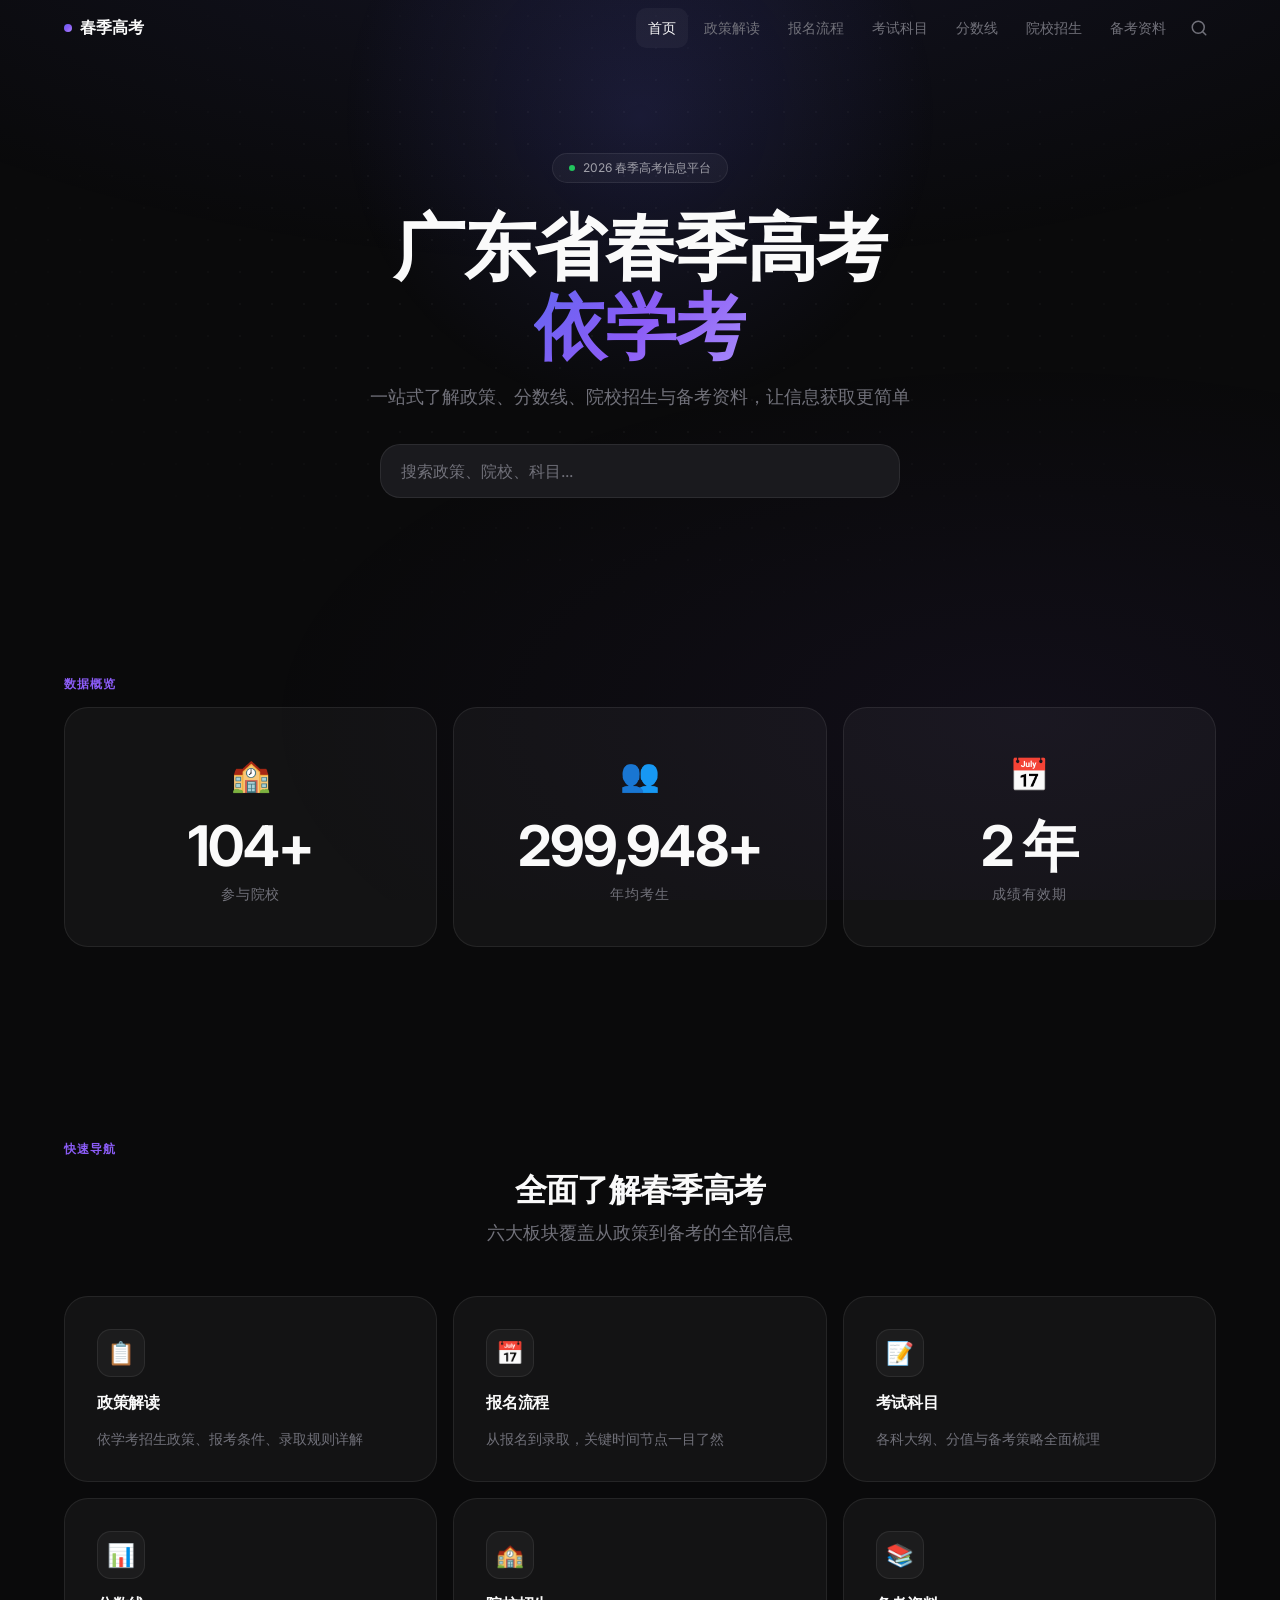
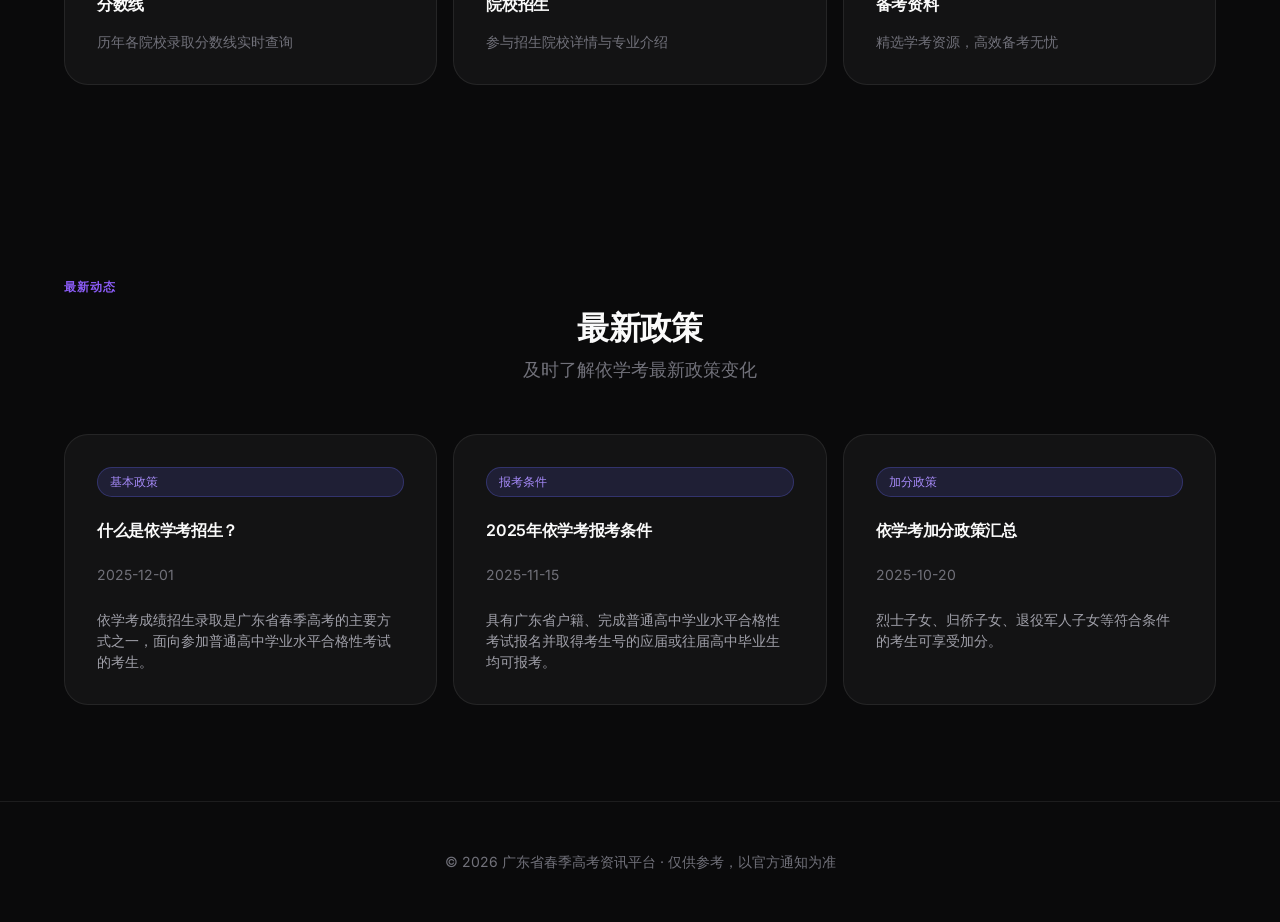
==== commit fa5acae6: "feat: premium dark redesign" ====
--- a/index.html
+++ b/index.html
@@ -4,34 +4,45 @@
   <meta charset="UTF-8">
   <meta name="viewport" content="width=device-width, initial-scale=1.0">
   <title>广东省春季高考 · 依学考</title>
+  <meta name="description" content="一站式了解广东省春季高考依学考政策、分数线、院校招生、备考资料">
   <link rel="stylesheet" href="css/style.css">
+  <link rel="preconnect" href="https://fonts.googleapis.com">
+  <link rel="preconnect" href="https://fonts.gstatic.com" crossorigin>
+  <link href="https://fonts.googleapis.com/css2?family=Inter:wght@400;500;600;700;800&display=swap" rel="stylesheet">
 </head>
 <body>
+  <div class="dot-grid"></div>
   <nav class="nav" id="nav"></nav>
   <main>
     <section class="hero">
-      <h1 class="float-anim">广东省春季高考</h1>
-      <span class="float-anim" style="display:block;font-size:var(--font-size-4xl);font-weight:700;color:var(--color-primary);margin-bottom:var(--spacing-sm);animation-delay:0.3s;">依学考</span>
-      <p style="animation: fadeInUp 0.6s 0.5s ease both;">一站式了解政策、分数线、院校招生、备考资料</p>
-      <div class="search-box-inline pulse-glow" style="max-width:560px;margin:0 auto;position:relative;animation: fadeInUp 0.6s 0.7s ease both;">
-        <input type="text" id="homeSearch" placeholder="搜索政策、院校、科目..." style="width:100%;padding:16px 52px 16px 24px;border:2px solid var(--color-border-light);border-radius:var(--radius-full);font-size:var(--font-size-lg);font-family:var(--font-system);outline:none;transition:all 0.3s ease;background:var(--color-bg);">
-        <svg id="homeSearchIcon" style="position:absolute;right:18px;top:50%;transform:translateY(-50%);width:22px;height:22px;color:var(--color-text-secondary);cursor:pointer;transition:color 0.2s ease;" viewBox="0 0 24 24" fill="none" stroke="currentColor" stroke-width="2" stroke-linecap="round" stroke-linejoin="round"><circle cx="11" cy="11" r="8"></circle><line x1="21" y1="21" x2="16.65" y2="16.65"></line></svg>
+      <div class="hero-badge">
+        <span class="hero-badge-dot"></span>
+        2026 春季高考信息平台
+      </div>
+      <h1>广东省春季高考<br><span class="gradient-text">依学考</span></h1>
+      <p>一站式了解政策、分数线、院校招生与备考资料，让信息获取更简单</p>
+      <div class="hero-search">
+        <input type="text" id="homeSearch" placeholder="搜索政策、院校、科目..." autocomplete="off">
       </div>
     </section>
 
-    <section class="section bg-alt">
+    <section class="section">
       <div class="container">
-        <div class="card-grid grid-3" style="grid-template-columns:repeat(3,1fr);">
-          <div class="card stat-card card-accent">
+        <div class="section-label">数据概览</div>
+        <div class="feature-grid">
+          <div class="card stat-card">
+            <div class="stat-icon">🏫</div>
             <div class="stat-number"><span class="counter" data-target="105">0</span>+</div>
             <div class="stat-label">参与院校</div>
           </div>
-          <div class="card stat-card card-accent">
+          <div class="card stat-card">
+            <div class="stat-icon">👥</div>
             <div class="stat-number"><span class="counter" data-target="300000">0</span>+</div>
             <div class="stat-label">年均考生</div>
           </div>
-          <div class="card stat-card card-accent">
-            <div class="stat-number"><span class="counter" data-target="3">0</span>年</div>
+          <div class="card stat-card">
+            <div class="stat-icon">📅</div>
+            <div class="stat-number"><span class="counter" data-target="3">0</span> 年</div>
             <div class="stat-label">成绩有效期</div>
           </div>
         </div>
@@ -40,52 +51,54 @@
 
     <section class="section">
       <div class="container">
-        <div class="section-header animate-on-scroll">
-          <h2>快速了解</h2>
-          <p>六大板块，全面掌握春季高考信息</p>
+        <div class="section-label">快速导航</div>
+        <div class="section-header">
+          <h2>全面了解春季高考</h2>
+          <p>六大板块覆盖从政策到备考的全部信息</p>
         </div>
-        <div class="card-grid grid-3 animate-on-scroll" style="grid-template-columns:repeat(3,1fr);">
-          <a href="policy.html" class="card card-accent ripple" style="cursor:pointer;text-decoration:none;color:inherit;">
-            <div style="font-size:2.2rem;margin-bottom:var(--spacing-sm);">📋</div>
-            <h3 class="card-title">政策解读</h3>
-            <p class="card-text">了解依学考招生政策、报考条件和录取规则</p>
+        <div class="card-grid grid-3">
+          <a href="policy.html" class="card nav-card">
+            <div class="nav-card-icon">📋</div>
+            <h3>政策解读</h3>
+            <p>依学考招生政策、报考条件、录取规则详解</p>
           </a>
-          <a href="registration.html" class="card card-accent ripple" style="cursor:pointer;text-decoration:none;color:inherit;">
-            <div style="font-size:2.2rem;margin-bottom:var(--spacing-sm);">📅</div>
-            <h3 class="card-title">报名流程</h3>
-            <p class="card-text">从报名到录取，一站式了解全流程时间节点</p>
+          <a href="registration.html" class="card nav-card">
+            <div class="nav-card-icon">📅</div>
+            <h3>报名流程</h3>
+            <p>从报名到录取，关键时间节点一目了然</p>
           </a>
-          <a href="subjects.html" class="card card-accent ripple" style="cursor:pointer;text-decoration:none;color:inherit;">
-            <div style="font-size:2.2rem;margin-bottom:var(--spacing-sm);">📝</div>
-            <h3 class="card-title">考试科目</h3>
-            <p class="card-text">各科目考试大纲、分值与备考建议</p>
+          <a href="subjects.html" class="card nav-card">
+            <div class="nav-card-icon">📝</div>
+            <h3>考试科目</h3>
+            <p>各科大纲、分值与备考策略全面梳理</p>
           </a>
-          <a href="scores.html" class="card card-accent ripple" style="cursor:pointer;text-decoration:none;color:inherit;">
-            <div style="font-size:2.2rem;margin-bottom:var(--spacing-sm);">📊</div>
-            <h3 class="card-title">分数线</h3>
-            <p class="card-text">历年各院校依学考录取分数线汇总</p>
+          <a href="scores.html" class="card nav-card">
+            <div class="nav-card-icon">📊</div>
+            <h3>分数线</h3>
+            <p>历年各院校录取分数线实时查询</p>
           </a>
-          <a href="schools.html" class="card card-accent ripple" style="cursor:pointer;text-decoration:none;color:inherit;">
-            <div style="font-size:2.2rem;margin-bottom:var(--spacing-sm);">🏫</div>
-            <h3 class="card-title">院校招生</h3>
-            <p class="card-text">参与依学考招生的院校信息与专业介绍</p>
+          <a href="schools.html" class="card nav-card">
+            <div class="nav-card-icon">🏫</div>
+            <h3>院校招生</h3>
+            <p>参与招生院校详情与专业介绍</p>
           </a>
-          <a href="resources.html" class="card card-accent ripple" style="cursor:pointer;text-decoration:none;color:inherit;">
-            <div style="font-size:2.2rem;margin-bottom:var(--spacing-sm);">📚</div>
-            <h3 class="card-title">备考资料</h3>
-            <p class="card-text">精选学考备考资源，助你高效复习</p>
+          <a href="resources.html" class="card nav-card">
+            <div class="nav-card-icon">📚</div>
+            <h3>备考资料</h3>
+            <p>精选学考资源，高效备考无忧</p>
           </a>
         </div>
       </div>
     </section>
 
-    <section class="section bg-alt">
+    <section class="section">
       <div class="container">
-        <div class="section-header animate-on-scroll">
+        <div class="section-label">最新动态</div>
+        <div class="section-header">
           <h2>最新政策</h2>
-          <p>及时了解依学考最新政策动态</p>
+          <p>及时了解依学考最新政策变化</p>
         </div>
-        <div class="card-grid animate-on-scroll" id="latestPolicies" style="grid-template-columns:repeat(3,1fr);">
+        <div class="card-grid grid-3" id="latestPolicies">
           <div class="spinner"></div>
         </div>
       </div>
@@ -102,29 +115,22 @@
         var latest = data.slice(0, 3);
         var container = document.getElementById("latestPolicies");
         container.innerHTML = latest.map(function(p) {
-          return '<a href="policy.html?id=' + p.id + '" class="card card-accent" style="text-decoration:none;color:inherit;"><span class="tag tag-primary">' + p.category + '</span><h3 class="card-title" style="margin-top:var(--spacing-sm);">' + p.title + '</h3><p class="card-text" style="font-size:var(--font-size-xs);color:var(--color-text-secondary);">' + p.date + '</p><p class="card-text">' + p.summary + '</p></a>';
+          return '<a href="policy.html?id=' + p.id + '" class="card nav-card"><span class="tag tag-primary" style="margin-bottom:var(--space-2);display:inline-block;">' + p.category + '</span><h3 style="font-size:var(--text-base);margin-bottom:var(--space-2);">' + p.title + '</h3><p style="font-size:var(--text-sm);color:var(--text-tertiary);margin:0;">' + p.date + '</p><p style="font-size:var(--text-sm);color:var(--text-secondary);margin:0;margin-top:var(--space-2);">' + p.summary + '</p></a>';
         }).join("");
       } catch(e) {
         document.getElementById("latestPolicies").innerHTML = '<p class="text-center text-secondary">加载失败，请刷新重试</p>';
       }
     })();
-    document.getElementById("homeSearch").addEventListener("keydown", function(e) {
+    var hs = document.getElementById("homeSearch");
+    hs.addEventListener("keydown", function(e) {
       if (e.key === "Enter") {
         var btn = document.getElementById("navSearchBtn");
         if (btn) btn.click();
         setTimeout(function() {
           var si = document.getElementById("searchInput");
-          if (si) { si.value = document.getElementById("homeSearch").value; si.dispatchEvent(new Event("input")); }
+          if (si) { si.value = hs.value; si.dispatchEvent(new Event("input")); }
         }, 350);
       }
-    });
-    document.getElementById("homeSearchIcon").addEventListener("click", function() {
-      var btn = document.getElementById("navSearchBtn");
-      if (btn) btn.click();
-      setTimeout(function() {
-        var si = document.getElementById("searchInput");
-        if (si) { si.value = document.getElementById("homeSearch").value; si.dispatchEvent(new Event("input")); }
-      }, 350);
     });
   </script>
 </body>
--- a/css/style.css
+++ b/css/style.css
@@ -1,1304 +1,782 @@
-﻿:root {
-  /* Colors */
-  --color-primary: #0071E3;
-  --color-primary-hover: #0066CC;
-  --color-bg: #FFFFFF;
-  --color-bg-alt: #F5F5F7;
-  --color-text: #1D1D1F;
-  --color-text-secondary: #86868B;
-  --color-border: #D2D2D7;
-  --color-border-light: #E5E5EA;
-  --color-success: #34C759;
-  --color-warning: #FF9500;
-  --color-danger: #FF3B30;
+/* ============================================================
+   PREMIUM DESIGN SYSTEM
+   Inspired by Linear · Vercel · Stripe
+   ============================================================ */
+
+:root {
+  /* Premium Color Palette */
+  --color-bg: #0A0A0B;
+  --color-bg-elevated: #141416;
+  --color-bg-card: rgba(255,255,255,0.04);
+  --color-bg-card-hover: rgba(255,255,255,0.07);
+  --color-surface: #1A1A1E;
+  --color-surface-hover: #222228;
+  --color-border: rgba(255,255,255,0.08);
+  --color-border-hover: rgba(255,255,255,0.14);
+  --color-border-active: rgba(99, 102, 241, 0.5);
+
+  /* Accent - Indigo/Violet gradient */
+  --accent-1: #6366F1;
+  --accent-2: #8B5CF6;
+  --accent-3: #A78BFA;
+  --accent-gradient: linear-gradient(135deg, #6366F1, #8B5CF6, #A78BFA);
+  --accent-glow: 0 0 40px rgba(99, 102, 241, 0.25);
+
+  /* Text */
+  --text-primary: #FAFAFA;
+  --text-secondary: #A1A1AA;
+  --text-tertiary: #71717A;
+  --text-on-accent: #FFFFFF;
+
+  /* Success / Warning / Danger */
+  --color-success: #22C55E;
+  --color-warning: #F59E0B;
+  --color-danger: #EF4444;
 
   /* Typography */
-  --font-system: -apple-system, BlinkMacSystemFont, "PingFang SC", "Helvetica Neue", "Microsoft YaHei", sans-serif;
-  --font-size-xs: 0.75rem;
-  --font-size-sm: 0.875rem;
-  --font-size-base: 1rem;
-  --font-size-lg: 1.125rem;
-  --font-size-xl: 1.25rem;
-  --font-size-2xl: 1.5rem;
-  --font-size-3xl: 2rem;
-  --font-size-4xl: 2.5rem;
-  --font-size-5xl: 3.5rem;
+  --font-system: "Inter", -apple-system, BlinkMacSystemFont, "PingFang SC", "Microsoft YaHei", sans-serif;
+  --font-mono: "JetBrains Mono", "Fira Code", "Consolas", monospace;
+
+  --text-xs: 0.75rem;
+  --text-sm: 0.875rem;
+  --text-base: 1rem;
+  --text-lg: 1.125rem;
+  --text-xl: 1.25rem;
+  --text-2xl: 1.5rem;
+  --text-3xl: 2rem;
+  --text-4xl: 2.5rem;
+  --text-5xl: 3.5rem;
+  --text-6xl: 4.5rem;
 
   /* Spacing */
-  --spacing-xs: 0.25rem;
-  --spacing-sm: 0.5rem;
-  --spacing-md: 1rem;
-  --spacing-lg: 1.5rem;
-  --spacing-xl: 2rem;
-  --spacing-2xl: 3rem;
-  --spacing-3xl: 4rem;
-  --spacing-4xl: 6rem;
-
-  /* Border Radius */
-  --radius-sm: 8px;
-  --radius-md: 12px;
-  --radius-lg: 16px;
+  --space-1: 0.25rem;
+  --space-2: 0.5rem;
+  --space-3: 0.75rem;
+  --space-4: 1rem;
+  --space-5: 1.25rem;
+  --space-6: 1.5rem;
+  --space-8: 2rem;
+  --space-10: 2.5rem;
+  --space-12: 3rem;
+  --space-16: 4rem;
+  --space-20: 5rem;
+  --space-24: 6rem;
+  --space-32: 8rem;
+
+  /* Radius */
+  --radius-sm: 6px;
+  --radius-md: 10px;
+  --radius-lg: 14px;
   --radius-xl: 20px;
-  --radius-full: 980px;
-
-  /* Navigation */
-  --nav-height: 52px;
+  --radius-2xl: 24px;
+  --radius-full: 9999px;
 
   /* Shadows */
-  --shadow-sm: 0 1px 3px rgba(0, 0, 0, 0.04);
-  --shadow-md: 0 4px 12px rgba(0, 0, 0, 0.06);
-  --shadow-lg: 0 8px 30px rgba(0, 0, 0, 0.08);
-  --shadow-card: 0 2px 8px rgba(0, 0, 0, 0.04);
-  --shadow-card-hover: 0 8px 24px rgba(0, 0, 0, 0.08);
+  --shadow-xs: 0 1px 2px rgba(0,0,0,0.3);
+  --shadow-sm: 0 2px 8px rgba(0,0,0,0.4);
+  --shadow-md: 0 8px 24px rgba(0,0,0,0.5);
+  --shadow-lg: 0 16px 48px rgba(0,0,0,0.6);
+  --shadow-xl: 0 24px 64px rgba(0,0,0,0.7);
+
+  /* Glass */
+  --glass-bg: rgba(20,20,24,0.7);
+  --glass-border: rgba(255,255,255,0.06);
+  --glass-blur: blur(24px);
+
+  /* Nav */
+  --nav-height: 56px;
 
   /* Transitions */
-  --transition-fast: 0.15s ease;
-  --transition-base: 0.3s ease;
-  --transition-slow: 0.5s ease;
-}
-
-/* ===== Global Reset ===== */
-*,
-*::before,
-*::after {
-  margin: 0;
-  padding: 0;
-  box-sizing: border-box;
-}
-
-html {
-  scroll-behavior: smooth;
-}
-
-body {
-  font-family: var(--font-system);
-  font-size: var(--font-size-base);
-  color: var(--color-text);
-  background-color: var(--color-bg);
-  line-height: 1.6;
-  -webkit-font-smoothing: antialiased;
-  -moz-osx-font-smoothing: grayscale;
-}
-
-h1, h2, h3 {
-  font-weight: 600;
-  line-height: 1.3;
-  color: var(--color-text);
-}
-
-h1 { font-size: var(--font-size-5xl); }
-h2 { font-size: var(--font-size-3xl); }
-h3 { font-size: var(--font-size-xl); }
-
-a {
-  color: var(--color-primary);
-  text-decoration: none;
-  transition: color var(--transition-fast);
-}
-
-a:hover {
-  color: var(--color-primary-hover);
-}
-
-img {
-  max-width: 100%;
-  height: auto;
-  display: block;
-}
-
-ul {
-  list-style: none;
-}
-
-::selection {
-  background: var(--color-primary);
-  color: #FFFFFF;
+  --ease-out: cubic-bezier(0.16, 1, 0.3, 1);
+  --ease-in-out: cubic-bezier(0.65, 0, 0.35, 1);
+  --spring: cubic-bezier(0.34, 1.56, 0.64, 1);
+  --duration-fast: 150ms;
+  --duration-base: 300ms;
+  --duration-slow: 500ms;
+}
+
+/* ===== Reset ===== */
+*,*::before,*::after{box-sizing:border-box;margin:0;padding:0}
+html{scroll-behavior:smooth;-webkit-font-smoothing:antialiased;-moz-osx-font-smoothing:grayscale}
+body{
+  font-family:var(--font-system);
+  font-size:var(--text-base);
+  color:var(--text-secondary);
+  background:var(--color-bg);
+  line-height:1.7;
+  overflow-x:hidden;
+}
+body::before{
+  content:'';
+  position:fixed;
+  inset:0;
+  background:
+    radial-gradient(ellipse 80% 50% at 50% -20%, rgba(99,102,241,0.12), transparent),
+    radial-gradient(ellipse 60% 40% at 80% 80%, rgba(139,92,246,0.06), transparent);
+  pointer-events:none;
+  z-index:0;
+}
+
+/* ===== Dot Grid Background ===== */
+.dot-grid{
+  position:fixed;
+  inset:0;
+  background-image:radial-gradient(rgba(255,255,255,0.035) 1px, transparent 1px);
+  background-size:32px 32px;
+  pointer-events:none;
+  z-index:0;
+  mask-image:radial-gradient(ellipse 80% 60% at 50% 30%, black 30%, transparent 70%);
+  -webkit-mask-image:radial-gradient(ellipse 80% 60% at 50% 30%, black 30%, transparent 70%);
+}
+
+/* ===== Typography ===== */
+h1,h2,h3,h4{font-weight:600;line-height:1.2;color:var(--text-primary);letter-spacing:-0.02em}
+h1{font-size:var(--text-5xl)}
+h2{font-size:var(--text-3xl)}
+h3{font-size:var(--text-xl)}
+h4{font-size:var(--text-lg)}
+p{margin-bottom:var(--space-4)}
+a{color:var(--accent-2);text-decoration:none;transition:color var(--duration-fast) var(--ease-out)}
+a:hover{color:var(--accent-3)}
+::selection{background:var(--accent-1);color:#FFF}
+
+/* ===== Gradient Text ===== */
+.gradient-text{
+  background:var(--accent-gradient);
+  -webkit-background-clip:text;
+  -webkit-text-fill-color:transparent;
+  background-clip:text;
 }
 
 /* ===== Container ===== */
-.container {
-  max-width: 1100px;
-  margin: 0 auto;
-  padding: 0 var(--spacing-lg);
-}
-
-/* ===== Sections ===== */
-.section {
-  padding: var(--spacing-4xl) 0;
-}
-
-.section:nth-child(even) {
-  background-color: var(--color-bg-alt);
+.container{max-width:1200px;margin:0 auto;padding:0 var(--space-6);position:relative;z-index:1}
+
+/* ===== Section ===== */
+.section{padding:var(--space-24) 0;position:relative;z-index:1}
+.section-label{
+  font-size:var(--text-xs);
+  font-weight:600;
+  text-transform:uppercase;
+  letter-spacing:0.08em;
+  color:var(--accent-2);
+  margin-bottom:var(--space-3);
 }
 
 /* ===== Navigation ===== */
-.nav {
-  position: fixed;
-  top: 0;
-  left: 0;
-  right: 0;
-  height: var(--nav-height);
-  background: rgba(255, 255, 255, 0.72);
-  backdrop-filter: blur(20px);
-  -webkit-backdrop-filter: blur(20px);
-  z-index: 100;
-  border-bottom: 1px solid var(--color-border-light);
-  display: flex;
-  align-items: center;
-}
-
-.nav-container {
-  max-width: 1100px;
-  width: 100%;
-  margin: 0 auto;
-  padding: 0 var(--spacing-lg);
-  display: flex;
-  align-items: center;
-  justify-content: space-between;
-}
-
-.nav-brand {
-  font-size: var(--font-size-lg);
-  font-weight: 600;
-  color: var(--color-text);
-  white-space: nowrap;
-}
-
-.nav-links {
-  display: flex;
-  align-items: center;
-  gap: var(--spacing-xl);
-}
-
-.nav-links a {
-  font-size: var(--font-size-sm);
-  color: var(--color-text-secondary);
-  padding: var(--spacing-xs) 0;
-  border-bottom: 2px solid transparent;
-  transition: color var(--transition-fast), border-color var(--transition-fast);
-  white-space: nowrap;
-}
-
-.nav-links a:hover {
-  color: var(--color-primary);
-  border-bottom-color: var(--color-primary);
-}
-
-.nav-links a.active {
-  color: var(--color-primary);
-  border-bottom-color: var(--color-primary);
-}
-
-.nav-search-btn {
-  background: none;
-  border: none;
-  cursor: pointer;
-  color: var(--color-text-secondary);
-  padding: var(--spacing-xs);
-  display: flex;
-  align-items: center;
-  justify-content: center;
-  transition: color var(--transition-fast);
-}
-
-.nav-search-btn:hover {
-  color: var(--color-primary);
-}
-
-.nav-search-btn svg {
-  width: 18px;
-  height: 18px;
-}
+.nav{
+  position:fixed;
+  top:0;left:0;right:0;
+  height:var(--nav-height);
+  z-index:100;
+  transition:all var(--duration-base) var(--ease-out);
+}
+.nav-container{
+  max-width:1200px;
+  margin:0 auto;
+  padding:0 var(--space-6);
+  display:flex;
+  align-items:center;
+  justify-content:space-between;
+  height:100%;
+}
+.nav.scrolled{
+  background:var(--glass-bg);
+  backdrop-filter:var(--glass-blur);
+  -webkit-backdrop-filter:var(--glass-blur);
+  border-bottom:1px solid var(--glass-border);
+  box-shadow:0 1px 0 rgba(0,0,0,0.2);
+}
+.nav-brand{
+  font-size:var(--text-base);
+  font-weight:700;
+  color:var(--text-primary);
+  letter-spacing:-0.01em;
+  display:flex;
+  align-items:center;
+  gap:var(--space-2);
+}
+.nav-brand-dot{
+  width:8px;height:8px;
+  border-radius:50%;
+  background:var(--accent-gradient);
+}
+.nav-links{display:flex;align-items:center;gap:var(--space-1)}
+.nav-links a{
+  font-size:var(--text-sm);
+  color:var(--text-tertiary);
+  padding:var(--space-2) var(--space-3);
+  border-radius:var(--radius-md);
+  transition:all var(--duration-fast) var(--ease-out);
+  font-weight:500;
+}
+.nav-links a:hover{color:var(--text-primary);background:var(--color-bg-card)}
+.nav-links a.active{color:var(--text-primary);background:var(--color-bg-card)}
+.nav-search-btn{
+  background:none;border:none;cursor:pointer;
+  color:var(--text-tertiary);
+  padding:var(--space-2);
+  border-radius:var(--radius-md);
+  transition:all var(--duration-fast) var(--ease-out);
+  display:flex;align-items:center;justify-content:center;
+}
+.nav-search-btn:hover{color:var(--text-primary);background:var(--color-bg-card)}
+.nav-search-btn svg{width:18px;height:18px}
 
 /* Hamburger */
-.nav-hamburger {
-  display: none;
-  background: none;
-  border: none;
-  cursor: pointer;
-  padding: var(--spacing-xs);
-  flex-direction: column;
-  gap: 5px;
-}
-
-.nav-hamburger span {
-  display: block;
-  width: 22px;
-  height: 2px;
-  background: var(--color-text);
-  border-radius: 1px;
-  transition: all var(--transition-base);
-}
-
-.nav-hamburger.active span:nth-child(1) {
-  transform: translateY(7px) rotate(45deg);
-}
-.nav-hamburger.active span:nth-child(2) {
-  opacity: 0;
-}
-.nav-hamburger.active span:nth-child(3) {
-  transform: translateY(-7px) rotate(-45deg);
-}
-
-/* ===== Cards ===== */
-.card {
-  background: var(--color-bg);
-  border-radius: var(--radius-xl);
-  padding: var(--spacing-xl);
-  box-shadow: var(--shadow-card);
-  transition: transform var(--transition-base), box-shadow var(--transition-base);
-}
-
-.card:hover {
-  transform: translateY(-4px);
-  box-shadow: var(--shadow-card-hover);
-}
-
-.card-title {
-  font-size: var(--font-size-lg);
-  font-weight: 600;
-  margin-bottom: var(--spacing-sm);
-}
-
-.card-text {
-  color: var(--color-text-secondary);
-  font-size: var(--font-size-sm);
-  line-height: 1.7;
-}
-
-/* Card Grid */
-.card-grid {
-  display: grid;
-  grid-template-columns: repeat(auto-fill, minmax(320px, 1fr));
-  gap: var(--spacing-xl);
-}
+.nav-hamburger{display:none;background:none;border:none;cursor:pointer;padding:var(--space-2);flex-direction:column;gap:4px;border-radius:var(--radius-md)}
+.nav-hamburger span{display:block;width:20px;height:2px;background:var(--text-secondary);border-radius:1px;transition:all var(--duration-base) var(--ease-out)}
+.nav-hamburger.active span:nth-child(1){transform:translateY(6px) rotate(45deg)}
+.nav-hamburger.active span:nth-child(2){opacity:0}
+.nav-hamburger.active span:nth-child(3){transform:translateY(-6px) rotate(-45deg)}
+
+/* ===== Hero ===== */
+.hero{
+  padding:calc(var(--nav-height) + var(--space-24)) var(--space-6) var(--space-20);
+  text-align:center;
+  position:relative;
+  z-index:1;
+  overflow:hidden;
+}
+.hero::before{
+  content:'';
+  position:absolute;
+  top:20%;left:50%;
+  transform:translate(-50%,-50%);
+  width:600px;height:600px;
+  background:radial-gradient(circle, rgba(99,102,241,0.15), transparent 70%);
+  pointer-events:none;
+}
+.hero-badge{
+  display:inline-flex;
+  align-items:center;
+  gap:var(--space-2);
+  padding:var(--space-1) var(--space-4);
+  background:var(--color-bg-card);
+  border:1px solid var(--color-border);
+  border-radius:var(--radius-full);
+  font-size:var(--text-xs);
+  color:var(--text-secondary);
+  margin-bottom:var(--space-6);
+  animation:fadeInUp 0.6s var(--ease-out) both;
+}
+.hero-badge-dot{
+  width:6px;height:6px;
+  border-radius:50%;
+  background:var(--color-success);
+  animation:pulseGlow 2s ease-in-out infinite;
+}
+.hero h1{
+  font-size:clamp(2.5rem, 7vw, var(--text-6xl));
+  margin-bottom:var(--space-4);
+  animation:fadeInUp 0.6s 0.1s var(--ease-out) both;
+  line-height:1.1;
+}
+.hero p{
+  font-size:var(--text-lg);
+  color:var(--text-tertiary);
+  max-width:560px;
+  margin:0 auto var(--space-8);
+  animation:fadeInUp 0.6s 0.2s var(--ease-out) both;
+}
+.hero-search{
+  max-width:520px;
+  margin:0 auto;
+  animation:fadeInUp 0.6s 0.3s var(--ease-out) both;
+}
+.hero-search input{
+  width:100%;
+  padding:var(--space-4) var(--space-5);
+  background:var(--color-surface);
+  border:1px solid var(--color-border);
+  border-radius:var(--radius-xl);
+  color:var(--text-primary);
+  font-size:var(--text-base);
+  font-family:var(--font-system);
+  outline:none;
+  transition:all var(--duration-base) var(--ease-out);
+}
+.hero-search input:focus{
+  border-color:var(--color-border-active);
+  box-shadow:var(--accent-glow);
+}
+.hero-search input::placeholder{color:var(--text-tertiary)}
+
+/* ===== Premium Card ===== */
+.card{
+  background:var(--color-bg-card);
+  border:1px solid var(--color-border);
+  border-radius:var(--radius-2xl);
+  padding:var(--space-8);
+  transition:all var(--duration-base) var(--ease-out);
+  position:relative;
+  overflow:hidden;
+}
+.card::before{
+  content:'';
+  position:absolute;
+  inset:0;
+  background:radial-gradient(600px circle at var(--mouse-x,50%) var(--mouse-y,50%), rgba(99,102,241,0.06), transparent 40%);
+  opacity:0;
+  transition:opacity var(--duration-base) var(--ease-out);
+  pointer-events:none;
+}
+.card:hover{
+  border-color:var(--color-border-hover);
+  transform:translateY(-4px);
+  box-shadow:var(--shadow-lg);
+}
+.card:hover::before{opacity:1}
+
+/* Stat Card */
+.stat-card{text-align:center;padding:var(--space-10) var(--space-8)}
+.stat-icon{
+  font-size:2rem;
+  margin-bottom:var(--space-4);
+  display:inline-block;
+}
+.stat-number{
+  font-size:clamp(2rem, 5vw, 3.5rem);
+  font-weight:700;
+  color:var(--text-primary);
+  letter-spacing:-0.03em;
+  line-height:1;
+  margin-bottom:var(--space-2);
+}
+.stat-number .counter{color:var(--text-primary)}
+.stat-label{
+  font-size:var(--text-sm);
+  color:var(--text-tertiary);
+  text-transform:uppercase;
+  letter-spacing:0.06em;
+  font-weight:500;
+}
+
+/* Nav Card */
+.nav-card{
+  display:flex;
+  flex-direction:column;
+  gap:var(--space-4);
+  cursor:pointer;
+  text-decoration:none;
+  color:inherit;
+}
+.nav-card-icon{
+  width:48px;height:48px;
+  display:flex;align-items:center;justify-content:center;
+  background:var(--color-bg-card);
+  border:1px solid var(--color-border);
+  border-radius:var(--radius-lg);
+  font-size:1.4rem;
+  transition:all var(--duration-base) var(--ease-out);
+}
+.nav-card:hover .nav-card-icon{
+  background:rgba(99,102,241,0.12);
+  border-color:var(--color-border-active);
+  box-shadow:var(--accent-glow);
+}
+.nav-card h3{font-size:var(--text-base);margin:0}
+.nav-card p{font-size:var(--text-sm);color:var(--text-tertiary);margin:0;line-height:1.5}
+
+/* Feature Row */
+.feature-grid{display:grid;grid-template-columns:repeat(3,1fr);gap:var(--space-4)}
 
 /* ===== Buttons ===== */
-.btn {
-  display: inline-flex;
-  align-items: center;
-  justify-content: center;
-  padding: 12px 28px;
-  border-radius: var(--radius-full);
-  font-size: var(--font-size-base);
-  font-weight: 500;
-  cursor: pointer;
-  border: none;
-  transition: all var(--transition-fast);
-  font-family: var(--font-system);
-  line-height: 1.5;
-}
-
-.btn-primary {
-  background-color: var(--color-primary);
-  color: #FFFFFF;
-}
-
-.btn-primary:hover {
-  background-color: var(--color-primary-hover);
-}
-
-.btn-outline {
-  background-color: transparent;
-  color: var(--color-primary);
-  border: 1.5px solid var(--color-primary);
-}
-
-.btn-outline:hover {
-  background-color: var(--color-primary);
-  color: #FFFFFF;
-}
-
-.btn-sm {
-  padding: 8px 18px;
-  font-size: var(--font-size-sm);
-}
-
-.btn-lg {
-  padding: 16px 36px;
-  font-size: var(--font-size-lg);
-}
+.btn{
+  display:inline-flex;align-items:center;gap:var(--space-2);
+  padding:var(--space-3) var(--space-6);
+  font-size:var(--text-sm);font-weight:600;
+  font-family:var(--font-system);
+  border-radius:var(--radius-full);
+  cursor:pointer;
+  transition:all var(--duration-base) var(--ease-out);
+  border:none;
+  text-decoration:none;
+  position:relative;
+  overflow:hidden;
+}
+.btn-primary{
+  background:var(--accent-gradient);
+  color:var(--text-on-accent);
+  box-shadow:0 4px 16px rgba(99,102,241,0.3);
+}
+.btn-primary:hover{
+  box-shadow:0 6px 24px rgba(99,102,241,0.45);
+  transform:translateY(-2px);
+  color:var(--text-on-accent);
+}
+.btn-ghost{
+  background:var(--color-bg-card);
+  color:var(--text-secondary);
+  border:1px solid var(--color-border);
+}
+.btn-ghost:hover{
+  background:var(--color-bg-card-hover);
+  color:var(--text-primary);
+  border-color:var(--color-border-hover);
+}
+.btn:active{transform:scale(0.97)}
+
+/* ===== Tags ===== */
+.tag{
+  display:inline-flex;align-items:center;
+  padding:var(--space-1) var(--space-3);
+  font-size:var(--text-xs);font-weight:500;
+  border-radius:var(--radius-full);
+  border:1px solid var(--color-border);
+  color:var(--text-secondary);
+  background:var(--color-bg-card);
+  transition:all var(--duration-fast) var(--ease-out);
+  cursor:pointer;
+  user-select:none;
+}
+.tag:hover{border-color:var(--color-border-hover);color:var(--text-primary)}
+.tag.active{
+  background:var(--accent-1);
+  border-color:var(--accent-1);
+  color:#FFF;
+}
+.tag-primary{
+  background:rgba(99,102,241,0.15);
+  border-color:rgba(99,102,241,0.3);
+  color:var(--accent-3);
+}
+
+/* ===== Filter Bar ===== */
+.filter-bar{
+  display:flex;flex-wrap:wrap;gap:var(--space-2);
+  justify-content:center;
+  margin-bottom:var(--space-8);
+}
+.filter-row{
+  display:flex;flex-wrap:wrap;gap:var(--space-3);
+  align-items:center;
+  margin-bottom:var(--space-6);
+}
+.filter-input{
+  padding:var(--space-2) var(--space-4);
+  background:var(--color-surface);
+  border:1px solid var(--color-border);
+  border-radius:var(--radius-md);
+  color:var(--text-primary);
+  font-size:var(--text-sm);
+  font-family:var(--font-system);
+  outline:none;
+  transition:all var(--duration-fast) var(--ease-out);
+}
+.filter-input:focus{border-color:var(--color-border-active);box-shadow:var(--accent-glow)}
+.filter-select{
+  padding:var(--space-2) var(--space-4);
+  background:var(--color-surface);
+  border:1px solid var(--color-border);
+  border-radius:var(--radius-md);
+  color:var(--text-primary);
+  font-size:var(--text-sm);
+  font-family:var(--font-system);
+  outline:none;
+  cursor:pointer;
+  transition:all var(--duration-fast) var(--ease-out);
+}
+.filter-select:focus{border-color:var(--color-border-active)}
+
+/* ===== Table ===== */
+.table-wrapper{
+  background:var(--color-bg-card);
+  border:1px solid var(--color-border);
+  border-radius:var(--radius-2xl);
+  overflow:hidden;
+}
+table{width:100%;border-collapse:collapse}
+thead{background:var(--color-surface)}
+th{
+  padding:var(--space-4) var(--space-5);
+  text-align:left;
+  font-size:var(--text-xs);
+  font-weight:600;
+  color:var(--text-tertiary);
+  text-transform:uppercase;
+  letter-spacing:0.05em;
+  border-bottom:1px solid var(--color-border);
+}
+td{
+  padding:var(--space-4) var(--space-5);
+  font-size:var(--text-sm);
+  color:var(--text-secondary);
+  border-bottom:1px solid var(--color-border);
+}
+tr:last-child td{border-bottom:none}
+tr:hover td{background:var(--color-bg-card-hover)}
+.score-highlight{color:var(--accent-2);font-weight:600}
+
+/* ===== Timeline ===== */
+.timeline{position:relative;padding-left:var(--space-10)}
+.timeline::before{
+  content:'';
+  position:absolute;
+  left:15px;top:0;bottom:0;
+  width:2px;
+  background:linear-gradient(180deg, var(--accent-1), var(--accent-2), transparent);
+}
+.timeline-item{position:relative;margin-bottom:var(--space-8);opacity:0;transform:translateX(-16px);transition:all 0.5s var(--ease-out)}
+.timeline-item.visible{opacity:1;transform:translateX(0)}
+.timeline-dot{
+  position:absolute;
+  left:calc(-1 * var(--space-10) + 8px);
+  top:4px;
+  width:14px;height:14px;
+  background:var(--accent-gradient);
+  border-radius:50%;
+  box-shadow:0 0 16px rgba(99,102,241,0.4);
+  transition:all var(--duration-base) var(--ease-out);
+}
+.timeline-item:hover .timeline-dot{transform:scale(1.5);box-shadow:0 0 24px rgba(99,102,241,0.6)}
+.timeline-date{
+  font-size:var(--text-xs);
+  color:var(--accent-2);
+  font-weight:600;
+  margin-bottom:var(--space-1);
+}
+.timeline-title{font-size:var(--text-base);color:var(--text-primary);margin-bottom:var(--space-1);font-weight:600}
+.timeline-desc{font-size:var(--text-sm);color:var(--text-tertiary);line-height:1.6}
+
+/* ===== FAQ ===== */
+.faq-item{border-bottom:1px solid var(--color-border)}
+.faq-question{
+  width:100%;padding:var(--space-5) 0;
+  background:none;border:none;
+  display:flex;align-items:center;justify-content:space-between;
+  cursor:pointer;
+  font-size:var(--text-base);
+  font-weight:500;
+  color:var(--text-primary);
+  font-family:var(--font-system);
+  text-align:left;
+  transition:color var(--duration-fast) var(--ease-out);
+}
+.faq-question:hover{color:var(--accent-2)}
+.faq-question svg{transition:transform 0.3s var(--ease-out);color:var(--text-tertiary);flex-shrink:0;margin-left:var(--space-4)}
+.faq-item.active .faq-question svg{transform:rotate(180deg)}
+.faq-answer{
+  max-height:0;overflow:hidden;
+  transition:max-height 0.4s var(--ease-out);
+}
+.faq-item.active .faq-answer{max-height:300px}
+.faq-answer-inner{padding:0 0 var(--space-5);font-size:var(--text-sm);color:var(--text-secondary);line-height:1.7}
+
+/* ===== Page Header ===== */
+.page-header{
+  padding:calc(var(--nav-height) + var(--space-10)) var(--space-6) var(--space-10);
+  text-align:center;
+  position:relative;
+  z-index:1;
+}
+.page-header h1{margin-bottom:var(--space-2)}
+.page-header p{color:var(--text-tertiary);font-size:var(--text-lg);max-width:560px;margin:0 auto}
+
+/* ===== Section Header ===== */
+.section-header{text-align:center;margin-bottom:var(--space-12)}
+.section-header h2{margin-bottom:var(--space-2)}
+.section-header p{color:var(--text-tertiary);font-size:var(--text-lg);max-width:560px;margin:0 auto}
 
 /* ===== Footer ===== */
-.footer {
-  background-color: var(--color-bg-alt);
-  text-align: center;
-  padding: var(--spacing-2xl) 0;
-  color: var(--color-text-secondary);
-  font-size: var(--font-size-sm);
-  border-top: 1px solid var(--color-border-light);
-}
-
-/* ===== Hero Sections ===== */
-.hero {
-  text-align: center;
-  padding: 5rem 1rem;
-  background-color: var(--color-bg);
-}
-
-.hero h1 {
-  margin-bottom: var(--spacing-md);
-  letter-spacing: -0.02em;
-}
-
-.hero p {
-  font-size: var(--font-size-xl);
-  color: var(--color-text-secondary);
-  max-width: 600px;
-  margin: 0 auto var(--spacing-xl);
-}
-
-.hero .btn-group {
-  display: flex;
-  gap: var(--spacing-md);
-  justify-content: center;
-  flex-wrap: wrap;
-}
+.footer{
+  padding:var(--space-12) 0;
+  text-align:center;
+  border-top:1px solid var(--color-border);
+  position:relative;
+  z-index:1;
+}
+.footer p{font-size:var(--text-sm);color:var(--text-tertiary);margin:0}
+
+/* ===== Search Overlay ===== */
+.search-overlay{
+  position:fixed;inset:0;
+  background:rgba(10,10,11,0.92);
+  backdrop-filter:blur(16px);
+  -webkit-backdrop-filter:blur(16px);
+  z-index:200;
+  display:flex;flex-direction:column;align-items:center;
+  padding-top:120px;
+  opacity:0;visibility:hidden;
+  transition:all var(--duration-base) var(--ease-out);
+}
+.search-overlay.active{opacity:1;visibility:visible}
+.search-box{width:100%;max-width:560px;padding:0 var(--space-6)}
+.search-box input{
+  width:100%;padding:var(--space-4) var(--space-5);
+  background:var(--color-surface);
+  border:1px solid var(--color-border);
+  border-radius:var(--radius-xl);
+  color:var(--text-primary);
+  font-size:var(--text-lg);
+  font-family:var(--font-system);
+  outline:none;
+  transition:all var(--duration-base) var(--ease-out);
+}
+.search-box input:focus{border-color:var(--color-border-active);box-shadow:var(--accent-glow)}
+.search-results{margin-top:var(--space-4);width:100%;max-width:560px;max-height:50vh;overflow-y:auto}
+.search-result-item{
+  display:block;padding:var(--space-3) var(--space-5);
+  border-radius:var(--radius-md);
+  transition:all var(--duration-fast) var(--ease-out);
+  text-decoration:none;color:inherit;
+}
+.search-result-item:hover{background:var(--color-bg-card)}
+.search-result-title{font-size:var(--text-sm);color:var(--text-primary);font-weight:500}
+.search-result-snippet{font-size:var(--text-xs);color:var(--text-tertiary);margin-top:2px}
+.search-result-page{font-size:var(--text-xs);color:var(--accent-2);margin-top:2px}
+
+/* ===== Back to Top ===== */
+.back-to-top{
+  position:fixed;bottom:32px;right:32px;
+  width:44px;height:44px;
+  border-radius:var(--radius-full);
+  background:var(--color-surface);
+  border:1px solid var(--color-border);
+  color:var(--text-secondary);
+  cursor:pointer;
+  display:flex;align-items:center;justify-content:center;
+  z-index:50;
+  opacity:0;visibility:hidden;
+  transform:translateY(12px);
+  transition:all var(--duration-base) var(--ease-out);
+}
+.back-to-top.visible{opacity:1;visibility:visible;transform:translateY(0)}
+.back-to-top:hover{background:var(--color-surface-hover);border-color:var(--color-border-hover);color:var(--text-primary);box-shadow:var(--shadow-md)}
+.back-to-top svg{width:20px;height:20px}
+
+/* ===== Scroll Progress ===== */
+.scroll-progress{
+  position:fixed;top:0;left:0;height:2px;
+  background:var(--accent-gradient);
+  z-index:200;
+  transition:width 0.1s linear;
+}
+
+/* ===== Toast ===== */
+.toast{
+  position:fixed;
+  top:calc(var(--nav-height) + 16px);
+  right:24px;
+  background:var(--color-surface);
+  border:1px solid var(--color-border);
+  color:var(--text-primary);
+  padding:var(--space-3) var(--space-5);
+  border-radius:var(--radius-lg);
+  font-size:var(--text-sm);
+  z-index:300;
+  transform:translateX(120%);
+  transition:transform 0.4s var(--spring);
+  box-shadow:var(--shadow-lg);
+}
+.toast.visible{transform:translateX(0)}
+
+/* ===== Page Transition ===== */
+.page-transition{
+  position:fixed;
+  top:0;left:0;right:0;bottom:0;
+  background:var(--color-bg);
+  z-index:9999;
+  transform:scaleY(0);
+  transform-origin:top;
+  transition:transform 0.5s var(--ease-in-out);
+  pointer-events:none;
+}
+.page-transition.active{transform:scaleY(1);transform-origin:bottom}
+
+/* ===== Card Grid ===== */
+.card-grid{display:grid;gap:var(--space-4)}
+.card-grid.grid-2{grid-template-columns:repeat(2,1fr)}
+.card-grid.grid-3{grid-template-columns:repeat(3,1fr)}
+.card-grid.grid-4{grid-template-columns:repeat(4,1fr)}
+
+/* ===== Loader ===== */
+.spinner{
+  width:28px;height:28px;
+  border:3px solid var(--color-border);
+  border-top-color:var(--accent-1);
+  border-radius:50%;
+  animation:spin 0.7s linear infinite;
+  margin:var(--space-8) auto;
+}
+@keyframes spin{to{transform:rotate(360deg)}}
 
 /* ===== Animations ===== */
-@keyframes fadeInUp {
-  from {
-    opacity: 0;
-    transform: translateY(24px);
+@keyframes fadeInUp{
+  from{opacity:0;transform:translateY(20px)}
+  to{opacity:1;transform:translateY(0)}
+}
+@keyframes pulseGlow{
+  0%,100%{box-shadow:0 0 0 0 rgba(34,197,94,0.4)}
+  50%{box-shadow:0 0 0 8px rgba(34,197,94,0)}
+}
+.animate-in{animation:fadeInUp 0.6s var(--ease-out) forwards}
+
+/* ===== Skeleton ===== */
+.skeleton{
+  background:linear-gradient(90deg, var(--color-surface) 25%, rgba(255,255,255,0.03) 50%, var(--color-surface) 75%);
+  background-size:200% 100%;
+  animation:shimmer 1.5s ease-in-out infinite;
+  border-radius:var(--radius-md);
+}
+@keyframes shimmer{0%{background-position:200% 0}100%{background-position:-200% 0}}
+
+/* ===== Utility ===== */
+.text-center{text-align:center}
+.text-secondary{color:var(--text-secondary)}
+.mt-2{margin-top:var(--space-2)}
+.mt-4{margin-top:var(--space-4)}
+.mt-6{margin-top:var(--space-6)}
+.mt-8{margin-top:var(--space-8)}
+.mb-4{margin-bottom:var(--space-4)}
+.mb-8{margin-bottom:var(--space-8)}
+.hidden{display:none}
+
+/* ===== Material Icons (emoji replacement for cards) ===== */
+.icon-lg{font-size:2rem;line-height:1}
+
+/* ===== Responsive ===== */
+@media(max-width:768px){
+  :root{--nav-height:48px}
+  h1{font-size:var(--text-4xl)}
+  h2{font-size:var(--text-2xl)}
+  .container{padding:0 var(--space-4)}
+  .section{padding:var(--space-12) 0}
+  .card{padding:var(--space-5)}
+  .hero{padding:calc(var(--nav-height) + var(--space-12)) var(--space-4) var(--space-10)}
+  .page-header{padding:calc(var(--nav-height) + var(--space-6)) var(--space-4) var(--space-6)}
+  .card-grid,.card-grid.grid-2,.card-grid.grid-3,.card-grid.grid-4{grid-template-columns:1fr}
+  .feature-grid{grid-template-columns:1fr}
+  .nav-hamburger{display:flex}
+  .nav-links{
+    position:fixed;top:var(--nav-height);left:0;right:0;
+    background:rgba(10,10,11,0.95);
+    backdrop-filter:blur(24px);
+    -webkit-backdrop-filter:blur(24px);
+    flex-direction:column;
+    padding:var(--space-4);
+    gap:var(--space-1);
+    border-bottom:1px solid var(--color-border);
+    transform:translateY(-100%);opacity:0;
+    transition:all var(--duration-base) var(--ease-out);
+    pointer-events:none;
   }
-  to {
-    opacity: 1;
-    transform: translateY(0);
+  .nav-links.active{transform:translateY(0);opacity:1;pointer-events:auto}
+  .nav-links a{font-size:var(--text-base);padding:var(--space-3) var(--space-4);width:100%}
+  .table-wrapper table,.table-wrapper thead{display:none}
+  .table-cards{display:grid;grid-template-columns:1fr;gap:var(--space-3)}
+  .table-card{
+    background:var(--color-bg-card);
+    border:1px solid var(--color-border);
+    border-radius:var(--radius-lg);
+    padding:var(--space-4);
   }
-}
-
-.animate-in {
-  animation: fadeInUp 0.6s ease forwards;
-}
-
-.animate-on-scroll {
-  opacity: 0;
-}
-
-/* ===== Search Overlay ===== */
-.search-overlay {
-  position: fixed;
-  inset: 0;
-  background: rgba(0, 0, 0, 0.4);
-  backdrop-filter: blur(8px);
-  -webkit-backdrop-filter: blur(8px);
-  z-index: 200;
-  display: none;
-  align-items: flex-start;
-  justify-content: center;
-  padding-top: 120px;
-}
-
-.search-overlay.active {
-  display: flex;
-}
-
-.search-box {
-  width: 100%;
-  max-width: 600px;
-  background: var(--color-bg);
-  border-radius: var(--radius-md);
-  box-shadow: var(--shadow-lg);
-  overflow: hidden;
-}
-
-.search-box input {
-  width: 100%;
-  padding: 16px 20px;
-  font-size: var(--font-size-lg);
-  border: none;
-  outline: none;
-  background: transparent;
-  font-family: var(--font-system);
-  color: var(--color-text);
-}
-
-.search-box input::placeholder {
-  color: var(--color-text-secondary);
-}
-
-.search-results {
-  border-top: 1px solid var(--color-border-light);
-  max-height: 400px;
-  overflow-y: auto;
-}
-
-.search-result-item {
-  padding: 14px 20px;
-  cursor: pointer;
-  transition: background var(--transition-fast);
-  display: block;
-  color: var(--color-text);
-}
-
-.search-result-item:hover {
-  background: var(--color-bg-alt);
-}
-
-.search-result-item .result-title {
-  font-weight: 500;
-  margin-bottom: 2px;
-}
-
-.search-result-item .result-snippet {
-  font-size: var(--font-size-sm);
-  color: var(--color-text-secondary);
-}
-
-.search-result-empty {
-  padding: 24px 20px;
-  text-align: center;
-  color: var(--color-text-secondary);
-}
-
-/* ===== Input Styles ===== */
-input[type="text"],
-input[type="search"],
-input[type="number"],
-select,
-textarea {
-  border-radius: var(--radius-md);
-  border: 1px solid var(--color-border);
-  padding: 10px 16px;
-  font-size: var(--font-size-base);
-  font-family: var(--font-system);
-  color: var(--color-text);
-  background: var(--color-bg);
-  transition: border-color var(--transition-fast), box-shadow var(--transition-fast);
-  outline: none;
-}
-
-input:focus,
-select:focus,
-textarea:focus {
-  border-color: var(--color-primary);
-  box-shadow: 0 0 0 3px rgba(0, 113, 227, 0.15);
-}
-
-/* ===== Table Styles ===== */
-table {
-  width: 100%;
-  border-collapse: collapse;
-  font-size: var(--font-size-sm);
-}
-
-thead {
-  border-bottom: 2px solid var(--color-border);
-}
-
-th {
-  text-align: left;
-  padding: 12px 16px;
-  font-weight: 600;
-  color: var(--color-text);
-  font-size: var(--font-size-xs);
-  text-transform: uppercase;
-  letter-spacing: 0.5px;
-}
-
-td {
-  padding: 14px 16px;
-  color: var(--color-text-secondary);
-  border-bottom: 1px solid var(--color-border-light);
-}
-
-tbody tr:nth-child(even) {
-  background-color: var(--color-bg-alt);
-}
-
-tbody tr:hover {
-  background-color: rgba(0, 113, 227, 0.04);
-}
-
-.table-wrapper {
-  overflow-x: auto;
-  border-radius: var(--radius-xl);
-  box-shadow: var(--shadow-sm);
-}
-
-.table-wrapper table {
-  border-radius: var(--radius-xl);
-  overflow: hidden;
-}
-
-/* ===== Tags / Badges ===== */
-.tag {
-  display: inline-flex;
-  align-items: center;
-  padding: 4px 12px;
-  border-radius: var(--radius-full);
-  font-size: var(--font-size-xs);
-  font-weight: 500;
-  background: var(--color-bg-alt);
-  color: var(--color-text-secondary);
-  white-space: nowrap;
-}
-
-.tag-primary {
-  background: rgba(0, 113, 227, 0.1);
-  color: var(--color-primary);
-}
-
-.tag-success {
-  background: rgba(52, 199, 89, 0.1);
-  color: var(--color-success);
-}
-
-.tag-warning {
-  background: rgba(255, 149, 0, 0.1);
-  color: var(--color-warning);
-}
-
-.tag-group {
-  display: flex;
-  flex-wrap: wrap;
-  gap: var(--spacing-sm);
-}
-
-/* ===== Timeline ===== */
-.timeline {
-  position: relative;
-  padding-left: 32px;
-}
-
-.timeline::before {
-  content: "";
-  position: absolute;
-  left: 15px;
-  top: 0;
-  bottom: 0;
-  width: 2px;
-  background: var(--color-border);
-}
-
-.timeline-item {
-  position: relative;
-  padding-bottom: var(--spacing-xl);
-}
-
-.timeline-item:last-child {
-  padding-bottom: 0;
-}
-
-.timeline-dot {
-  position: absolute;
-  left: -25px;
-  top: 4px;
-  width: 14px;
-  height: 14px;
-  border-radius: 50%;
-  background: var(--color-primary);
-  border: 3px solid var(--color-bg);
-  box-shadow: 0 0 0 3px var(--color-primary);
-  z-index: 2;
-}
-
-.timeline-date {
-  font-size: var(--font-size-sm);
-  color: var(--color-primary);
-  font-weight: 500;
-  margin-bottom: var(--spacing-xs);
-}
-
-.timeline-title {
-  font-size: var(--font-size-lg);
-  font-weight: 600;
-  margin-bottom: var(--spacing-xs);
-}
-
-.timeline-desc {
-  color: var(--color-text-secondary);
-  font-size: var(--font-size-sm);
-  line-height: 1.7;
-}
-
-/* ===== FAQ Accordion ===== */
-.accordion-item {
-  border-bottom: 1px solid var(--color-border-light);
-}
-
-.accordion-header {
-  width: 100%;
-  background: none;
-  border: none;
-  padding: 20px 0;
-  font-size: var(--font-size-lg);
-  font-weight: 500;
-  text-align: left;
-  cursor: pointer;
-  display: flex;
-  align-items: center;
-  justify-content: space-between;
-  color: var(--color-text);
-  font-family: var(--font-system);
-  transition: color var(--transition-fast);
-}
-
-.accordion-header:hover {
-  color: var(--color-primary);
-}
-
-.accordion-icon {
-  font-size: var(--font-size-sm);
-  transition: transform var(--transition-base);
-  color: var(--color-text-secondary);
-}
-
-.accordion-item.active .accordion-icon {
-  transform: rotate(45deg);
-}
-
-.accordion-body {
-  max-height: 0;
-  overflow: hidden;
-  transition: max-height var(--transition-base);
-}
-
-.accordion-item.active .accordion-body {
-  max-height: 500px;
-}
-
-.accordion-content {
-  padding-bottom: 20px;
-  color: var(--color-text-secondary);
-  font-size: var(--font-size-sm);
-  line-height: 1.8;
-}
-
-/* ===== Back to Top ===== */
-.back-to-top {
-  position: fixed;
-  bottom: 32px;
-  right: 32px;
-  width: 44px;
-  height: 44px;
-  border-radius: 50%;
-  background: var(--color-bg);
-  box-shadow: var(--shadow-md);
-  border: 1px solid var(--color-border-light);
-  cursor: pointer;
-  display: flex;
-  align-items: center;
-  justify-content: center;
-  opacity: 0;
-  visibility: hidden;
-  transition: all var(--transition-base);
-  z-index: 99;
-}
-
-.back-to-top.visible {
-  opacity: 1;
-  visibility: visible;
-}
-
-.back-to-top:hover {
-  background: var(--color-bg-alt);
-  box-shadow: var(--shadow-lg);
-}
-
-.back-to-top svg {
-  width: 20px;
-  height: 20px;
-  color: var(--color-text-secondary);
-}
-
-/* ===== Section Header ===== */
-.section-header {
-  text-align: center;
-  margin-bottom: var(--spacing-2xl);
-}
-
-.section-header h2 {
-  margin-bottom: var(--spacing-sm);
-}
-
-.section-header p {
-  color: var(--color-text-secondary);
-  font-size: var(--font-size-lg);
-}
-
-/* ===== Page Header ===== */
-.page-header {
-  padding: calc(var(--nav-height) + 3rem) 1rem 3rem;
-  text-align: center;
-  background-color: var(--color-bg);
-}
-
-.page-header h1 {
-  margin-bottom: var(--spacing-sm);
-}
-
-.page-header p {
-  color: var(--color-text-secondary);
-  font-size: var(--font-size-lg);
-  max-width: 600px;
-  margin: 0 auto;
-}
-
-/* ===== Utility Classes ===== */
-.text-center { text-align: center; }
-.text-secondary { color: var(--color-text-secondary); }
-.mt-1 { margin-top: var(--spacing-md); }
-.mt-2 { margin-top: var(--spacing-lg); }
-.mt-3 { margin-top: var(--spacing-xl); }
-.mt-4 { margin-top: var(--spacing-2xl); }
-.mb-1 { margin-bottom: var(--spacing-md); }
-.mb-2 { margin-bottom: var(--spacing-lg); }
-.mb-3 { margin-bottom: var(--spacing-xl); }
-.mb-4 { margin-bottom: var(--spacing-2xl); }
-.hidden { display: none; }
-
-/* ===== Loading Spinner ===== */
-.spinner {
-  width: 24px;
-  height: 24px;
-  border: 3px solid var(--color-border-light);
-  border-top-color: var(--color-primary);
-  border-radius: 50%;
-  animation: spin 0.6s linear infinite;
-  margin: 0 auto;
-}
-
-@keyframes spin {
-  to { transform: rotate(360deg); }
-}
-
-/* ===== Filter Bar ===== */
-.filter-bar {
-  display: flex;
-  flex-wrap: wrap;
-  gap: var(--spacing-sm);
-  justify-content: center;
-  margin-bottom: var(--spacing-xl);
-}
-
-.filter-bar .tag {
-  cursor: pointer;
-  transition: all var(--transition-fast);
-  border: 1px solid transparent;
-}
-
-.filter-bar .tag:hover {
-  border-color: var(--color-border);
-}
-
-.filter-bar .tag.active {
-  background: var(--color-primary);
-  color: #FFFFFF;
-}
-
-/* ===== Score highlight ===== */
-.score-badge {
-  display: inline-flex;
-  align-items: center;
-  gap: var(--spacing-xs);
-  font-weight: 600;
-  font-size: var(--font-size-lg);
-}
-
-.score-highlight {
-  color: var(--color-primary);
-}
-
-/* ===== Responsive ===== */
-@media (max-width: 768px) {
-  :root {
-    --nav-height: 48px;
-  }
-
-  h1 { font-size: var(--font-size-3xl); }
-  h2 { font-size: var(--font-size-2xl); }
-  h3 { font-size: var(--font-size-lg); }
-
-  .container {
-    padding: 0 var(--spacing-md);
-  }
-
-  /* Navigation */
-  .nav-hamburger {
-    display: flex;
-  }
-
-  .nav-links {
-    position: fixed;
-    top: var(--nav-height);
-    left: 0;
-    right: 0;
-    background: rgba(255, 255, 255, 0.95);
-    backdrop-filter: blur(20px);
-    -webkit-backdrop-filter: blur(20px);
-    flex-direction: column;
-    padding: var(--spacing-lg);
-    gap: var(--spacing-md);
-    border-bottom: 1px solid var(--color-border-light);
-    transform: translateY(-100%);
-    opacity: 0;
-    transition: all var(--transition-base);
-    pointer-events: none;
-  }
-
-  .nav-links.active {
-    transform: translateY(0);
-    opacity: 1;
-    pointer-events: auto;
-  }
-
-  .nav-links a {
-    font-size: var(--font-size-base);
-    padding: var(--spacing-sm) 0;
-  }
-
-  .nav-search-btn {
-    align-self: flex-start;
-  }
-
-  /* Cards */
-  .card-grid {
-    grid-template-columns: 1fr;
-  }
-
-  /* Hero */
-  .hero {
-    padding: 3rem 1rem;
-  }
-
-  .hero h1 {
-    font-size: var(--font-size-3xl);
-  }
-
-  .hero p {
-    font-size: var(--font-size-base);
-  }
-
-  /* Sections */
-  .section {
-    padding: var(--spacing-2xl) 0;
-  }
-
-  /* Tables → cards */
-  .table-wrapper {
-    box-shadow: none;
-  }
-
-  .table-wrapper table,
-  .table-wrapper thead {
-    display: none;
-  }
-
-  .table-cards {
-    display: grid;
-    grid-template-columns: 1fr;
-    gap: var(--spacing-md);
-  }
-
-  .table-card {
-    background: var(--color-bg);
-    border-radius: var(--radius-lg);
-    padding: var(--spacing-lg);
-    box-shadow: var(--shadow-sm);
-  }
-
-  .table-card .tc-row {
-    display: flex;
-    justify-content: space-between;
-    padding: 6px 0;
-    font-size: var(--font-size-sm);
-  }
-
-  .table-card .tc-label {
-    color: var(--color-text-secondary);
-    font-weight: 500;
-  }
-
-  .table-card .tc-value {
-    text-align: right;
-    color: var(--color-text);
-  }
-
-  /* Page header */
-  .page-header {
-    padding-top: calc(var(--nav-height) + 2rem);
-  }
-
-  /* Back to top */
-  .back-to-top {
-    bottom: 20px;
-    right: 20px;
-    width: 40px;
-    height: 40px;
-  }
-
-  /* Search overlay */
-  .search-overlay {
-    padding-top: 80px;
-  }
-
-  .search-box {
-    margin: 0 var(--spacing-md);
-  }
-
-  /* Timeline */
-  .timeline {
-    padding-left: 28px;
-  }
-
-  .timeline::before {
-    left: 11px;
-  }
-
-  .timeline-dot {
-    left: -21px;
-    width: 12px;
-    height: 12px;
-  }
-}
-
-/* ============================================================
-   ✨ UI ENHANCEMENTS — Interactive & Polished
-   ============================================================ */
-
-/* ----- Scroll Progress Bar ----- */
-.scroll-progress {
-  position: fixed;
-  top: 0;
-  left: 0;
-  height: 2.5px;
-  background: linear-gradient(90deg, #0071E3, #42A5F5, #0071E3);
-  background-size: 200% 100%;
-  z-index: 200;
-  transition: width 0.1s linear;
-  animation: progressShine 2s linear infinite;
-}
-@keyframes progressShine {
-  0% { background-position: 200% 0; }
-  100% { background-position: 0 0; }
-}
-
-/* ----- Page Transition Overlay ----- */
-.page-transition {
-  position: fixed;
-  top: 0; left: 0; right: 0; bottom: 0;
-  background: var(--color-bg);
-  z-index: 9999;
-  transform: scaleY(0);
-  transform-origin: top;
-  transition: transform 0.5s cubic-bezier(0.77, 0, 0.175, 1);
-  pointer-events: none;
-}
-.page-transition.active {
-  transform: scaleY(1);
-  transform-origin: bottom;
-}
-
-/* ----- Enhanced Card (3D Tilt) ----- */
-.card-3d {
-  perspective: 1000px;
-}
-.card-3d .card {
-  transition: transform 0.2s ease, box-shadow 0.3s ease;
-  transform-style: preserve-3d;
-}
-.card-3d .card:hover {
-  transform: translateY(-6px) rotateX(1deg) scale(1.02);
-  box-shadow: 0 20px 50px rgba(0,0,0,0.1);
-}
-
-/* ----- Ripple Effect ----- */
-.ripple {
-  position: relative;
-  overflow: hidden;
-}
-.ripple-effect {
-  position: absolute;
-  border-radius: 50%;
-  background: rgba(255,255,255,0.5);
-  transform: scale(0);
-  animation: rippleAnim 0.6s ease-out;
-  pointer-events: none;
-}
-@keyframes rippleAnim {
-  to { transform: scale(4); opacity: 0; }
-}
-
-/* ----- Float Animation for Hero Elements ----- */
-@keyframes float {
-  0%, 100% { transform: translateY(0); }
-  50% { transform: translateY(-10px); }
-}
-.float-anim {
-  animation: float 4s ease-in-out infinite;
-}
-
-/* ----- Pulse Glow ----- */
-@keyframes pulseGlow {
-  0%, 100% { box-shadow: 0 0 0 0 rgba(0,113,227,0.3); }
-  50% { box-shadow: 0 0 0 12px rgba(0,113,227,0); }
-}
-.pulse-glow {
-  animation: pulseGlow 2s ease-in-out infinite;
-}
-
-/* ----- Skeleton Loading ----- */
-.skeleton {
-  background: linear-gradient(90deg, #E5E5EA 25%, #F5F5F7 50%, #E5E5EA 75%);
-  background-size: 200% 100%;
-  animation: skeletonShimmer 1.5s ease-in-out infinite;
-  border-radius: var(--radius-md);
-}
-@keyframes skeletonShimmer {
-  0% { background-position: 200% 0; }
-  100% { background-position: -200% 0; }
-}
-.skeleton-text { height: 1em; margin-bottom: 0.5em; }
-.skeleton-title { height: 1.5em; width: 60%; margin-bottom: 1em; }
-.skeleton-card { height: 200px; }
-
-/* ----- Number Counter Animation ----- */
-.counter {
-  font-variant-numeric: tabular-nums;
-  transition: color 0.3s ease;
-}
-
-/* ----- Enhanced Button ----- */
-.btn {
-  position: relative;
-  overflow: hidden;
-  cursor: pointer;
-  transition: all 0.3s cubic-bezier(0.25, 0.8, 0.25, 1.2);
-}
-.btn:active {
-  transform: scale(0.96);
-}
-.btn-primary {
-  background: var(--color-primary);
-  color: #FFF;
-  border: none;
-}
-.btn-primary:hover {
-  background: #0066CC;
-  box-shadow: 0 6px 20px rgba(0,113,227,0.35);
-  transform: translateY(-2px);
-}
-.btn-outline {
-  background: transparent;
-  color: var(--color-primary);
-  border: 1.5px solid var(--color-primary);
-}
-.btn-outline:hover {
-  background: var(--color-primary);
-  color: #FFF;
-  box-shadow: 0 6px 20px rgba(0,113,227,0.25);
-  transform: translateY(-2px);
-}
-
-/* ----- Enhanced Input ----- */
-input[type="text"],
-input[type="search"],
-select {
-  transition: all 0.3s ease;
-  border: 1.5px solid var(--color-border-light);
-}
-input[type="text"]:focus,
-input[type="search"]:focus,
-select:focus {
-  outline: none;
-  border-color: var(--color-primary);
-  box-shadow: 0 0 0 4px rgba(0,113,227,0.1);
-}
-
-/* ----- Tag Enhancements ----- */
-.tag {
-  transition: all 0.3s cubic-bezier(0.25, 0.8, 0.25, 1.2);
-  cursor: pointer;
-  user-select: none;
-}
-.tag:hover {
-  transform: translateY(-1px);
-  box-shadow: 0 2px 8px rgba(0,0,0,0.08);
-}
-.tag:active {
-  transform: scale(0.95);
-}
-
-/* ----- Search Overlay Enhancements ----- */
-.search-overlay {
-  opacity: 0;
-  visibility: hidden;
-  transition: opacity 0.3s ease, visibility 0.3s ease;
-}
-.search-overlay.active {
-  opacity: 1;
-  visibility: visible;
-}
-.search-box input {
-  background: #FFF;
-  border: 2px solid transparent;
-  box-shadow: 0 4px 24px rgba(0,0,0,0.08);
-  transition: all 0.3s ease;
-}
-.search-box input:focus {
-  border-color: var(--color-primary);
-  box-shadow: 0 4px 32px rgba(0,113,227,0.15);
-}
-.search-result-item {
-  transition: all 0.2s ease;
-  border-radius: var(--radius-md);
-}
-.search-result-item:hover {
-  background: rgba(0,113,227,0.06);
-  padding-left: 8px;
-}
-
-/* ----- Stats Card (Big Number) ----- */
-.stat-card {
-  text-align: center;
-  padding: var(--spacing-xl) var(--spacing-lg);
-}
-.stat-number {
-  font-size: clamp(2rem, 5vw, 3.5rem);
-  font-weight: 700;
-  color: var(--color-primary);
-  letter-spacing: -0.03em;
-  line-height: 1.1;
-}
-.stat-label {
-  font-size: var(--font-size-sm);
-  color: var(--color-text-secondary);
-  margin-top: var(--spacing-sm);
-  text-transform: uppercase;
-  letter-spacing: 0.05em;
-}
-
-/* ----- Card Accent Line ----- */
-.card-accent {
-  position: relative;
-  overflow: hidden;
-}
-.card-accent::before {
-  content: '';
-  position: absolute;
-  top: 0; left: 0; right: 0;
-  height: 3px;
-  background: linear-gradient(90deg, var(--color-primary), #42A5F5);
-  transform: scaleX(0);
-  transform-origin: left;
-  transition: transform 0.4s ease;
-}
-.card-accent:hover::before {
-  transform: scaleX(1);
-}
-
-/* ----- Nav Enhancements ----- */
-.nav {
-  transition: box-shadow 0.3s ease, background 0.3s ease;
-}
-.nav.scrolled {
-  box-shadow: 0 1px 12px rgba(0,0,0,0.06);
-  background: rgba(255,255,255,0.85);
-}
-.nav-links a {
-  position: relative;
-  transition: color 0.2s ease;
-}
-.nav-links a::after {
-  content: '';
-  position: absolute;
-  bottom: -2px;
-  left: 50%;
-  width: 0;
-  height: 2px;
-  background: var(--color-primary);
-  transition: all 0.3s ease;
-  transform: translateX(-50%);
-}
-.nav-links a:hover::after,
-.nav-links a.active::after {
-  width: 100%;
-}
-
-/* ----- Timeline Enhancements ----- */
-.timeline-item {
-  opacity: 0;
-  transform: translateX(-20px);
-  transition: all 0.5s cubic-bezier(0.25, 0.8, 0.25, 1.2);
-}
-.timeline-item.visible {
-  opacity: 1;
-  transform: translateX(0);
-}
-.timeline-dot {
-  transition: all 0.3s ease;
-}
-.timeline-item:hover .timeline-dot {
-  transform: scale(1.4);
-  box-shadow: 0 0 0 8px rgba(0,113,227,0.15);
-}
-
-/* ----- FAQ Enhancements ----- */
-.faq-question {
-  transition: all 0.3s ease;
-}
-.faq-question:hover {
-  color: var(--color-primary);
-}
-.faq-question svg {
-  transition: transform 0.3s ease;
-}
-.faq-item.active .faq-question svg {
-  transform: rotate(180deg);
-}
-
-/* ----- Back to Top Enhancements ----- */
-.back-to-top {
-  opacity: 0;
-  visibility: hidden;
-  transform: translateY(20px);
-  transition: all 0.3s cubic-bezier(0.25, 0.8, 0.25, 1.2);
-}
-.back-to-top.visible {
-  opacity: 1;
-  visibility: visible;
-  transform: translateY(0);
-}
-.back-to-top:hover {
-  transform: translateY(-3px);
-  box-shadow: 0 6px 20px rgba(0,113,227,0.3);
-}
-
-/* ----- Footer Enhancements ----- */
-.footer {
-  position: relative;
-}
-.footer::before {
-  content: '';
-  display: block;
-  height: 1px;
-  background: linear-gradient(90deg, transparent, var(--color-border-light), transparent);
-  margin-bottom: var(--spacing-xl);
-}
-
-/* ----- Toast / Notification ----- */
-.toast {
-  position: fixed;
-  top: calc(var(--nav-height) + 16px);
-  right: 16px;
-  background: var(--color-text);
-  color: #FFF;
-  padding: 12px 24px;
-  border-radius: var(--radius-md);
-  font-size: var(--font-size-sm);
-  z-index: 300;
-  transform: translateX(120%);
-  transition: transform 0.4s cubic-bezier(0.25, 0.8, 0.25, 1.2);
-  box-shadow: 0 8px 32px rgba(0,0,0,0.15);
-}
-.toast.visible {
-  transform: translateX(0);
-}
-
-/* ----- Responsive Enhancements ----- */
-@media (max-width: 768px) {
-  .hero h1 { font-size: var(--font-size-2xl); }
-  .stat-number { font-size: 2rem; }
-  .toast { left: 16px; right: 16px; }
-}
+  .table-card .tc-row{display:flex;justify-content:space-between;padding:4px 0;font-size:var(--text-sm)}
+  .table-card .tc-label{color:var(--text-tertiary);font-weight:500}
+  .table-card .tc-value{color:var(--text-primary);text-align:right}
+  .timeline{padding-left:var(--space-8)}
+  .timeline::before{left:11px}
+  .timeline-dot{left:calc(-1 * var(--space-8) + 6px);width:10px;height:10px}
+  .back-to-top{bottom:20px;right:20px;width:40px;height:40px}
+  .toast{left:16px;right:16px}
+  .search-overlay{padding-top:80px}
+}
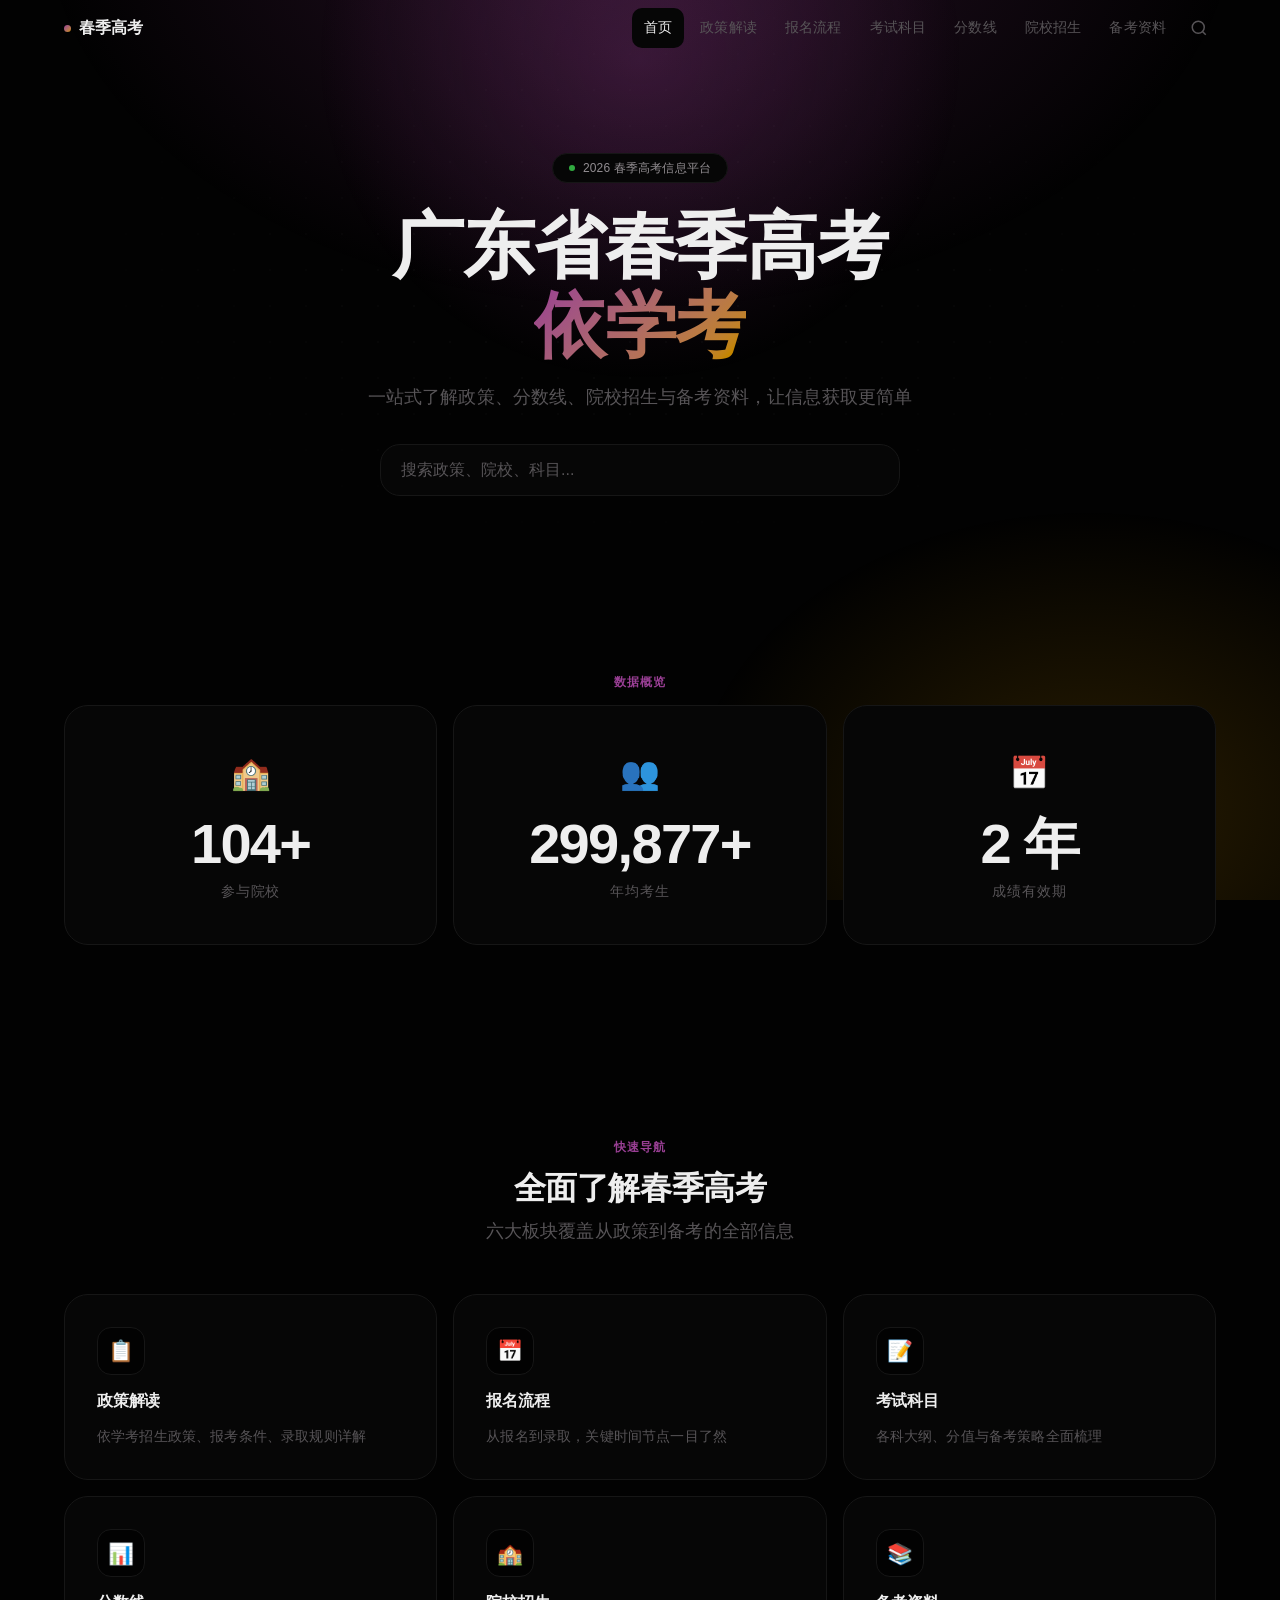
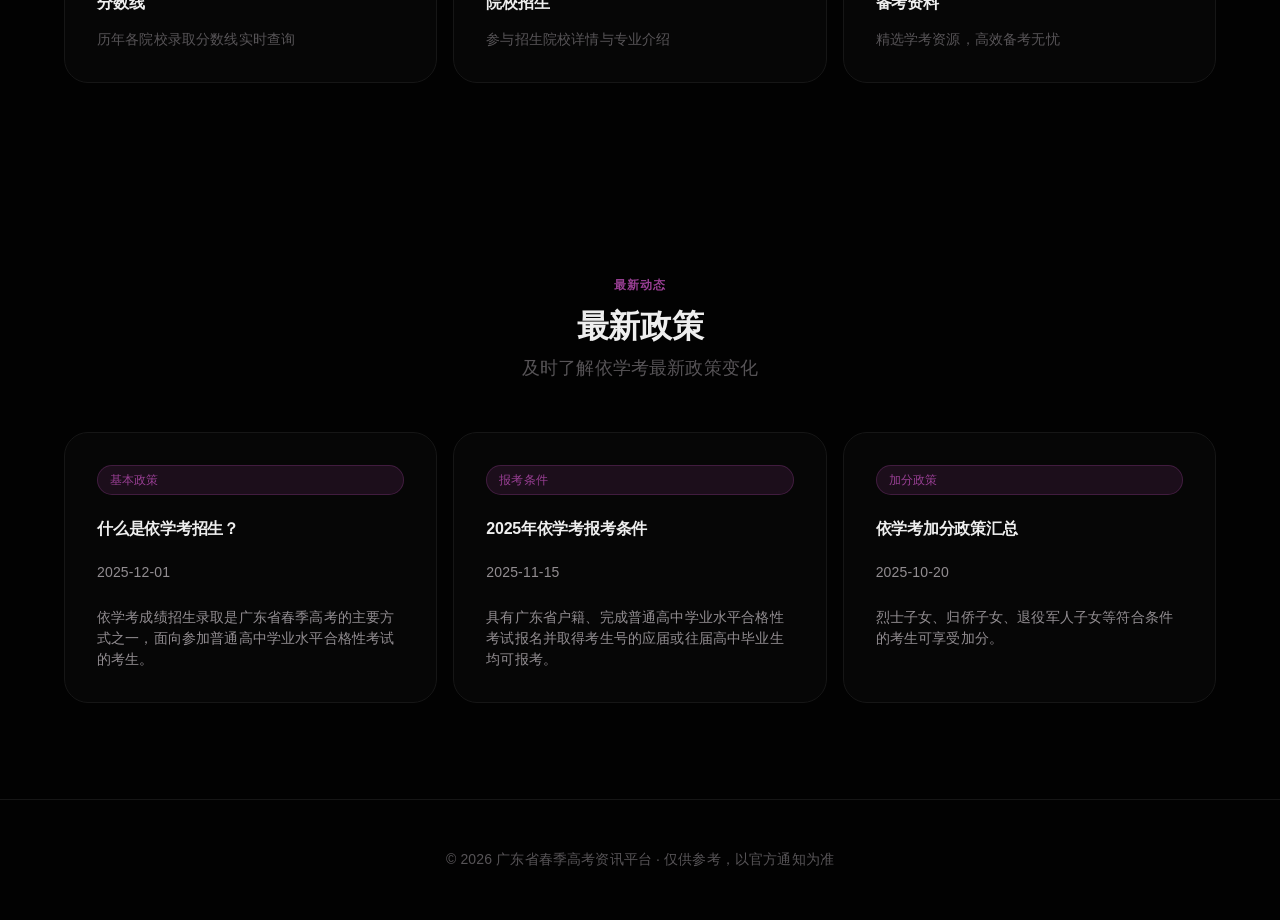
==== commit e6bf1bbc: "feat: brand OKLCH palette redesign" ====
--- a/index.html
+++ b/index.html
@@ -8,7 +8,7 @@
   <link rel="stylesheet" href="css/style.css">
   <link rel="preconnect" href="https://fonts.googleapis.com">
   <link rel="preconnect" href="https://fonts.gstatic.com" crossorigin>
-  <link href="https://fonts.googleapis.com/css2?family=Inter:wght@400;500;600;700;800&display=swap" rel="stylesheet">
+  
 </head>
 <body>
   <div class="dot-grid"></div>
--- a/css/style.css
+++ b/css/style.css
@@ -1,782 +1,427 @@
 /* ============================================================
-   PREMIUM DESIGN SYSTEM
-   Inspired by Linear · Vercel · Stripe
+   BRAND DESIGN SYSTEM — OKLCH Palette
+   Mood: "midnight library — quiet focus, warm lamplight"
+   Strategy: Committed — deep rose carries the brand
    ============================================================ */
 
 :root {
-  /* Premium Color Palette */
-  --color-bg: #0A0A0B;
-  --color-bg-elevated: #141416;
-  --color-bg-card: rgba(255,255,255,0.04);
-  --color-bg-card-hover: rgba(255,255,255,0.07);
-  --color-surface: #1A1A1E;
-  --color-surface-hover: #222228;
-  --color-border: rgba(255,255,255,0.08);
-  --color-border-hover: rgba(255,255,255,0.14);
-  --color-border-active: rgba(99, 102, 241, 0.5);
-
-  /* Accent - Indigo/Violet gradient */
-  --accent-1: #6366F1;
-  --accent-2: #8B5CF6;
-  --accent-3: #A78BFA;
-  --accent-gradient: linear-gradient(135deg, #6366F1, #8B5CF6, #A78BFA);
-  --accent-glow: 0 0 40px rgba(99, 102, 241, 0.25);
-
-  /* Text */
-  --text-primary: #FAFAFA;
-  --text-secondary: #A1A1AA;
-  --text-tertiary: #71717A;
-  --text-on-accent: #FFFFFF;
-
-  /* Success / Warning / Danger */
-  --color-success: #22C55E;
-  --color-warning: #F59E0B;
-  --color-danger: #EF4444;
-
-  /* Typography */
-  --font-system: "Inter", -apple-system, BlinkMacSystemFont, "PingFang SC", "Microsoft YaHei", sans-serif;
-  --font-mono: "JetBrains Mono", "Fira Code", "Consolas", monospace;
-
-  --text-xs: 0.75rem;
-  --text-sm: 0.875rem;
-  --text-base: 1rem;
-  --text-lg: 1.125rem;
-  --text-xl: 1.25rem;
-  --text-2xl: 1.5rem;
-  --text-3xl: 2rem;
-  --text-4xl: 2.5rem;
-  --text-5xl: 3.5rem;
-  --text-6xl: 4.5rem;
-
-  /* Spacing */
-  --space-1: 0.25rem;
-  --space-2: 0.5rem;
-  --space-3: 0.75rem;
-  --space-4: 1rem;
-  --space-5: 1.25rem;
-  --space-6: 1.5rem;
-  --space-8: 2rem;
-  --space-10: 2.5rem;
-  --space-12: 3rem;
-  --space-16: 4rem;
-  --space-20: 5rem;
-  --space-24: 6rem;
-  --space-32: 8rem;
-
-  /* Radius */
-  --radius-sm: 6px;
-  --radius-md: 10px;
-  --radius-lg: 14px;
-  --radius-xl: 20px;
-  --radius-2xl: 24px;
-  --radius-full: 9999px;
-
-  /* Shadows */
-  --shadow-xs: 0 1px 2px rgba(0,0,0,0.3);
-  --shadow-sm: 0 2px 8px rgba(0,0,0,0.4);
-  --shadow-md: 0 8px 24px rgba(0,0,0,0.5);
-  --shadow-lg: 0 16px 48px rgba(0,0,0,0.6);
-  --shadow-xl: 0 24px 64px rgba(0,0,0,0.7);
-
-  /* Glass */
-  --glass-bg: rgba(20,20,24,0.7);
-  --glass-border: rgba(255,255,255,0.06);
+  /* === OKLCH PALETTE === */
+  --brand-primary: oklch(0.52 0.16 330);
+  --brand-primary-glow: oklch(0.52 0.16 330 / 0.25);
+  --brand-accent: oklch(0.68 0.16 82);
+  --brand-accent-glow: oklch(0.68 0.16 82 / 0.2);
+
+  --color-bg: oklch(0.08 0 0);
+  --color-surface: oklch(0.12 0 0);
+  --color-surface-hover: oklch(0.15 0 0);
+  --color-border: oklch(0.20 0 0);
+  --color-border-hover: oklch(0.28 0 0);
+  --color-border-active: oklch(0.52 0.16 330 / 0.5);
+
+  --color-ink: oklch(0.95 0 0);
+  --color-ink-secondary: oklch(0.65 0.008 330);
+  --color-ink-tertiary: oklch(0.45 0.006 330);
+
+  /* === SEMANTIC === */
+  --color-success: oklch(0.65 0.18 145);
+  --color-warning: oklch(0.72 0.16 82);
+  --color-danger: oklch(0.55 0.20 25);
+
+  /* === TYPOGRAPHY === */
+  --font-body: "PingFang SC", "Microsoft YaHei", "Hiragino Sans GB", -apple-system, BlinkMacSystemFont, "Segoe UI", sans-serif;
+  --font-display: "PingFang SC", "Microsoft YaHei", -apple-system, BlinkMacSystemFont, sans-serif;
+
+  --text-xs: clamp(0.7rem, 1.2vw, 0.75rem);
+  --text-sm: clamp(0.8rem, 1.4vw, 0.875rem);
+  --text-base: clamp(0.9rem, 1.6vw, 1rem);
+  --text-lg: clamp(1rem, 1.8vw, 1.125rem);
+  --text-xl: clamp(1.1rem, 2vw, 1.25rem);
+  --text-2xl: clamp(1.3rem, 2.5vw, 1.5rem);
+  --text-3xl: clamp(1.7rem, 3.5vw, 2rem);
+  --text-4xl: clamp(2.1rem, 4.5vw, 2.5rem);
+  --text-5xl: clamp(2.7rem, 6vw, 3.5rem);
+  --text-6xl: clamp(3.2rem, 8vw, 4.5rem);
+
+  /* === SPACING === */
+  --space-1: 0.25rem; --space-2: 0.5rem; --space-3: 0.75rem;
+  --space-4: 1rem; --space-5: 1.25rem; --space-6: 1.5rem;
+  --space-8: 2rem; --space-10: 2.5rem; --space-12: 3rem;
+  --space-16: 4rem; --space-20: 5rem; --space-24: 6rem; --space-32: 8rem;
+
+  /* === RADIUS === */
+  --radius-sm: 6px; --radius-md: 10px; --radius-lg: 14px;
+  --radius-xl: 20px; --radius-2xl: 24px; --radius-full: 9999px;
+
+  /* === SHADOWS === */
+  --shadow-xs: 0 1px 2px rgb(0 0 0 / 0.3);
+  --shadow-sm: 0 2px 8px rgb(0 0 0 / 0.4);
+  --shadow-md: 0 8px 24px rgb(0 0 0 / 0.5);
+  --shadow-lg: 0 16px 48px rgb(0 0 0 / 0.6);
+
+  /* === NAV === */
+  --nav-height: 56px;
+
+  /* === EASING === */
+  --ease-out: cubic-bezier(0.16, 1, 0.3, 1);
+  --ease-spring: cubic-bezier(0.34, 1.56, 0.64, 1);
+  --dur-fast: 150ms; --dur-base: 300ms; --dur-slow: 500ms;
+
+  /* === GLASS === */
+  --glass-bg: oklch(0.12 0 0 / 0.7);
   --glass-blur: blur(24px);
-
-  /* Nav */
-  --nav-height: 56px;
-
-  /* Transitions */
-  --ease-out: cubic-bezier(0.16, 1, 0.3, 1);
-  --ease-in-out: cubic-bezier(0.65, 0, 0.35, 1);
-  --spring: cubic-bezier(0.34, 1.56, 0.64, 1);
-  --duration-fast: 150ms;
-  --duration-base: 300ms;
-  --duration-slow: 500ms;
-}
-
-/* ===== Reset ===== */
+}
+
+/* ============================================================
+   RESET & BASE
+   ============================================================ */
 *,*::before,*::after{box-sizing:border-box;margin:0;padding:0}
-html{scroll-behavior:smooth;-webkit-font-smoothing:antialiased;-moz-osx-font-smoothing:grayscale}
+html{scroll-behavior:smooth;-webkit-font-smoothing:antialiased}
 body{
-  font-family:var(--font-system);
+  font-family:var(--font-body);
   font-size:var(--text-base);
-  color:var(--text-secondary);
+  color:var(--color-ink-secondary);
   background:var(--color-bg);
   line-height:1.7;
   overflow-x:hidden;
-}
+  letter-spacing:0.01em;
+}
+
+/* Ambient light */
 body::before{
-  content:'';
-  position:fixed;
-  inset:0;
+  content:'';position:fixed;inset:0;pointer-events:none;z-index:0;
   background:
-    radial-gradient(ellipse 80% 50% at 50% -20%, rgba(99,102,241,0.12), transparent),
-    radial-gradient(ellipse 60% 40% at 80% 80%, rgba(139,92,246,0.06), transparent);
-  pointer-events:none;
-  z-index:0;
-}
-
-/* ===== Dot Grid Background ===== */
+    radial-gradient(ellipse 600px 400px at 50% -10%, var(--brand-primary-glow), transparent),
+    radial-gradient(ellipse 400px 300px at 85% 90%, var(--brand-accent-glow), transparent);
+}
+
+/* Dot grid — subtle, not dominant */
 .dot-grid{
-  position:fixed;
-  inset:0;
-  background-image:radial-gradient(rgba(255,255,255,0.035) 1px, transparent 1px);
-  background-size:32px 32px;
-  pointer-events:none;
-  z-index:0;
-  mask-image:radial-gradient(ellipse 80% 60% at 50% 30%, black 30%, transparent 70%);
-  -webkit-mask-image:radial-gradient(ellipse 80% 60% at 50% 30%, black 30%, transparent 70%);
-}
-
-/* ===== Typography ===== */
-h1,h2,h3,h4{font-weight:600;line-height:1.2;color:var(--text-primary);letter-spacing:-0.02em}
+  position:fixed;inset:0;
+  background-image:radial-gradient(oklch(1 0 0 / 0.025) 1px,transparent 1px);
+  background-size:36px 36px;
+  pointer-events:none;z-index:0;
+  mask-image:radial-gradient(ellipse 70% 50% at 50% 30%,black 25%,transparent 70%);
+}
+
+/* ============================================================
+   TYPOGRAPHY
+   ============================================================ */
+h1,h2,h3,h4{
+  font-family:var(--font-display);
+  font-weight:600;
+  line-height:1.2;
+  color:var(--color-ink);
+  letter-spacing:-0.015em;
+}
 h1{font-size:var(--text-5xl)}
 h2{font-size:var(--text-3xl)}
 h3{font-size:var(--text-xl)}
-h4{font-size:var(--text-lg)}
 p{margin-bottom:var(--space-4)}
-a{color:var(--accent-2);text-decoration:none;transition:color var(--duration-fast) var(--ease-out)}
-a:hover{color:var(--accent-3)}
-::selection{background:var(--accent-1);color:#FFF}
-
-/* ===== Gradient Text ===== */
+a{color:var(--brand-primary);text-decoration:none;transition:color var(--dur-fast) var(--ease-out)}
+a:hover{color:oklch(0.62 0.18 330)}
+::selection{background:var(--brand-primary);color:var(--color-ink)}
+
+/* Gradient accent */
 .gradient-text{
-  background:var(--accent-gradient);
-  -webkit-background-clip:text;
-  -webkit-text-fill-color:transparent;
-  background-clip:text;
-}
-
-/* ===== Container ===== */
+  background:linear-gradient(135deg,var(--brand-primary),var(--brand-accent));
+  -webkit-background-clip:text;-webkit-text-fill-color:transparent;background-clip:text;
+}
+
+/* ============================================================
+   CONTAINER & SECTION
+   ============================================================ */
 .container{max-width:1200px;margin:0 auto;padding:0 var(--space-6);position:relative;z-index:1}
-
-/* ===== Section ===== */
 .section{padding:var(--space-24) 0;position:relative;z-index:1}
 .section-label{
-  font-size:var(--text-xs);
-  font-weight:600;
-  text-transform:uppercase;
-  letter-spacing:0.08em;
-  color:var(--accent-2);
-  margin-bottom:var(--space-3);
-}
-
-/* ===== Navigation ===== */
-.nav{
-  position:fixed;
-  top:0;left:0;right:0;
-  height:var(--nav-height);
-  z-index:100;
-  transition:all var(--duration-base) var(--ease-out);
-}
-.nav-container{
-  max-width:1200px;
-  margin:0 auto;
-  padding:0 var(--space-6);
-  display:flex;
-  align-items:center;
-  justify-content:space-between;
-  height:100%;
-}
-.nav.scrolled{
-  background:var(--glass-bg);
-  backdrop-filter:var(--glass-blur);
-  -webkit-backdrop-filter:var(--glass-blur);
-  border-bottom:1px solid var(--glass-border);
-  box-shadow:0 1px 0 rgba(0,0,0,0.2);
-}
-.nav-brand{
-  font-size:var(--text-base);
-  font-weight:700;
-  color:var(--text-primary);
-  letter-spacing:-0.01em;
-  display:flex;
-  align-items:center;
-  gap:var(--space-2);
-}
-.nav-brand-dot{
-  width:8px;height:8px;
-  border-radius:50%;
-  background:var(--accent-gradient);
-}
+  font-size:var(--text-xs);font-weight:600;
+  text-transform:uppercase;letter-spacing:0.1em;
+  color:var(--brand-primary);margin-bottom:var(--space-3);
+  text-align:center;
+}
+
+/* ============================================================
+   NAVIGATION — glass, scrolled shadow
+   ============================================================ */
+.nav{position:fixed;top:0;left:0;right:0;height:var(--nav-height);z-index:100;transition:all var(--dur-base) var(--ease-out)}
+.nav-container{max-width:1200px;margin:0 auto;padding:0 var(--space-6);display:flex;align-items:center;justify-content:space-between;height:100%}
+.nav.scrolled{background:var(--glass-bg);backdrop-filter:var(--glass-blur);-webkit-backdrop-filter:var(--glass-blur);border-bottom:1px solid var(--color-border);box-shadow:0 1px 0 rgb(0 0 0 / 0.2)}
+.nav-brand{font-size:var(--text-base);font-weight:700;color:var(--color-ink);display:flex;align-items:center;gap:var(--space-2)}
+.nav-brand-dot{width:7px;height:7px;border-radius:50%;background:linear-gradient(135deg,var(--brand-primary),var(--brand-accent))}
 .nav-links{display:flex;align-items:center;gap:var(--space-1)}
-.nav-links a{
-  font-size:var(--text-sm);
-  color:var(--text-tertiary);
-  padding:var(--space-2) var(--space-3);
-  border-radius:var(--radius-md);
-  transition:all var(--duration-fast) var(--ease-out);
-  font-weight:500;
-}
-.nav-links a:hover{color:var(--text-primary);background:var(--color-bg-card)}
-.nav-links a.active{color:var(--text-primary);background:var(--color-bg-card)}
-.nav-search-btn{
-  background:none;border:none;cursor:pointer;
-  color:var(--text-tertiary);
-  padding:var(--space-2);
-  border-radius:var(--radius-md);
-  transition:all var(--duration-fast) var(--ease-out);
-  display:flex;align-items:center;justify-content:center;
-}
-.nav-search-btn:hover{color:var(--text-primary);background:var(--color-bg-card)}
+.nav-links a{font-size:var(--text-sm);color:var(--color-ink-tertiary);padding:var(--space-2) var(--space-3);border-radius:var(--radius-md);transition:all var(--dur-fast) var(--ease-out);font-weight:500}
+.nav-links a:hover{color:var(--color-ink);background:var(--color-surface)}
+.nav-links a.active{color:var(--color-ink);background:var(--color-surface)}
+.nav-search-btn{background:none;border:none;cursor:pointer;color:var(--color-ink-tertiary);padding:var(--space-2);border-radius:var(--radius-md);transition:all var(--dur-fast) var(--ease-out);display:flex;align-items:center}
+.nav-search-btn:hover{color:var(--color-ink);background:var(--color-surface)}
 .nav-search-btn svg{width:18px;height:18px}
-
-/* Hamburger */
 .nav-hamburger{display:none;background:none;border:none;cursor:pointer;padding:var(--space-2);flex-direction:column;gap:4px;border-radius:var(--radius-md)}
-.nav-hamburger span{display:block;width:20px;height:2px;background:var(--text-secondary);border-radius:1px;transition:all var(--duration-base) var(--ease-out)}
+.nav-hamburger span{display:block;width:20px;height:2px;background:var(--color-ink-secondary);border-radius:1px;transition:all var(--dur-base) var(--ease-out)}
 .nav-hamburger.active span:nth-child(1){transform:translateY(6px) rotate(45deg)}
 .nav-hamburger.active span:nth-child(2){opacity:0}
 .nav-hamburger.active span:nth-child(3){transform:translateY(-6px) rotate(-45deg)}
 
-/* ===== Hero ===== */
+/* ============================================================
+   HERO — committed color strategy
+   ============================================================ */
 .hero{
   padding:calc(var(--nav-height) + var(--space-24)) var(--space-6) var(--space-20);
-  text-align:center;
-  position:relative;
-  z-index:1;
-  overflow:hidden;
+  text-align:center;position:relative;z-index:1;overflow:hidden;
 }
 .hero::before{
-  content:'';
-  position:absolute;
-  top:20%;left:50%;
-  transform:translate(-50%,-50%);
-  width:600px;height:600px;
-  background:radial-gradient(circle, rgba(99,102,241,0.15), transparent 70%);
+  content:'';position:absolute;top:10%;left:50%;transform:translate(-50%,-50%);
+  width:700px;height:700px;
+  background:radial-gradient(circle,var(--brand-primary-glow),transparent 65%);
   pointer-events:none;
 }
 .hero-badge{
-  display:inline-flex;
-  align-items:center;
-  gap:var(--space-2);
+  display:inline-flex;align-items:center;gap:var(--space-2);
   padding:var(--space-1) var(--space-4);
-  background:var(--color-bg-card);
-  border:1px solid var(--color-border);
-  border-radius:var(--radius-full);
-  font-size:var(--text-xs);
-  color:var(--text-secondary);
-  margin-bottom:var(--space-6);
+  background:var(--color-surface);border:1px solid var(--color-border);
+  border-radius:var(--radius-full);font-size:var(--text-xs);
+  color:var(--color-ink-secondary);margin-bottom:var(--space-6);
   animation:fadeInUp 0.6s var(--ease-out) both;
 }
-.hero-badge-dot{
-  width:6px;height:6px;
-  border-radius:50%;
-  background:var(--color-success);
-  animation:pulseGlow 2s ease-in-out infinite;
-}
-.hero h1{
-  font-size:clamp(2.5rem, 7vw, var(--text-6xl));
-  margin-bottom:var(--space-4);
-  animation:fadeInUp 0.6s 0.1s var(--ease-out) both;
-  line-height:1.1;
-}
-.hero p{
-  font-size:var(--text-lg);
-  color:var(--text-tertiary);
-  max-width:560px;
-  margin:0 auto var(--space-8);
-  animation:fadeInUp 0.6s 0.2s var(--ease-out) both;
-}
-.hero-search{
-  max-width:520px;
-  margin:0 auto;
-  animation:fadeInUp 0.6s 0.3s var(--ease-out) both;
-}
+.hero-badge-dot{width:6px;height:6px;border-radius:50%;background:var(--color-success);animation:pulse 2s ease-in-out infinite}
+.hero h1{font-size:clamp(2.5rem,7vw,var(--text-6xl));margin-bottom:var(--space-4);animation:fadeInUp 0.6s 0.1s var(--ease-out) both;line-height:1.1}
+.hero p{font-size:var(--text-lg);color:var(--color-ink-tertiary);max-width:560px;margin:0 auto var(--space-8);animation:fadeInUp 0.6s 0.2s var(--ease-out) both}
+.hero-search{max-width:520px;margin:0 auto;animation:fadeInUp 0.6s 0.3s var(--ease-out) both}
 .hero-search input{
-  width:100%;
-  padding:var(--space-4) var(--space-5);
-  background:var(--color-surface);
-  border:1px solid var(--color-border);
-  border-radius:var(--radius-xl);
-  color:var(--text-primary);
-  font-size:var(--text-base);
-  font-family:var(--font-system);
-  outline:none;
-  transition:all var(--duration-base) var(--ease-out);
-}
-.hero-search input:focus{
-  border-color:var(--color-border-active);
-  box-shadow:var(--accent-glow);
-}
-.hero-search input::placeholder{color:var(--text-tertiary)}
-
-/* ===== Premium Card ===== */
+  width:100%;padding:var(--space-4) var(--space-5);
+  background:var(--color-surface);border:1px solid var(--color-border);
+  border-radius:var(--radius-xl);color:var(--color-ink);
+  font-size:var(--text-base);font-family:var(--font-body);outline:none;
+  transition:all var(--dur-base) var(--ease-out);
+}
+.hero-search input:focus{border-color:var(--color-border-active);box-shadow:0 0 0 1px var(--brand-primary-glow),0 0 40px var(--brand-primary-glow)}
+.hero-search input::placeholder{color:var(--color-ink-tertiary)}
+
+/* ============================================================
+   CARDS — brand-grade with radial glow
+   ============================================================ */
 .card{
-  background:var(--color-bg-card);
-  border:1px solid var(--color-border);
-  border-radius:var(--radius-2xl);
-  padding:var(--space-8);
-  transition:all var(--duration-base) var(--ease-out);
-  position:relative;
-  overflow:hidden;
+  background:var(--color-surface);border:1px solid var(--color-border);
+  border-radius:var(--radius-2xl);padding:var(--space-8);
+  transition:all var(--dur-base) var(--ease-out);
+  position:relative;overflow:hidden;
 }
 .card::before{
-  content:'';
-  position:absolute;
-  inset:0;
-  background:radial-gradient(600px circle at var(--mouse-x,50%) var(--mouse-y,50%), rgba(99,102,241,0.06), transparent 40%);
-  opacity:0;
-  transition:opacity var(--duration-base) var(--ease-out);
-  pointer-events:none;
-}
-.card:hover{
-  border-color:var(--color-border-hover);
-  transform:translateY(-4px);
-  box-shadow:var(--shadow-lg);
-}
+  content:'';position:absolute;inset:0;
+  background:radial-gradient(500px circle at var(--mouse-x,50%) var(--mouse-y,50%), var(--brand-primary-glow), transparent 50%);
+  opacity:0;transition:opacity var(--dur-base) var(--ease-out);pointer-events:none;
+}
+.card:hover{border-color:var(--color-border-hover);transform:translateY(-3px);box-shadow:var(--shadow-md)}
 .card:hover::before{opacity:1}
 
-/* Stat Card */
+/* Stat card */
 .stat-card{text-align:center;padding:var(--space-10) var(--space-8)}
-.stat-icon{
-  font-size:2rem;
-  margin-bottom:var(--space-4);
-  display:inline-block;
-}
-.stat-number{
-  font-size:clamp(2rem, 5vw, 3.5rem);
-  font-weight:700;
-  color:var(--text-primary);
-  letter-spacing:-0.03em;
-  line-height:1;
-  margin-bottom:var(--space-2);
-}
-.stat-number .counter{color:var(--text-primary)}
-.stat-label{
-  font-size:var(--text-sm);
-  color:var(--text-tertiary);
-  text-transform:uppercase;
-  letter-spacing:0.06em;
-  font-weight:500;
-}
-
-/* Nav Card */
-.nav-card{
-  display:flex;
-  flex-direction:column;
-  gap:var(--space-4);
-  cursor:pointer;
-  text-decoration:none;
-  color:inherit;
-}
+.stat-icon{font-size:2rem;margin-bottom:var(--space-4);display:inline-block;filter:grayscale(0.2)}
+.stat-number{font-size:clamp(2rem,5vw,3.5rem);font-weight:700;color:var(--color-ink);letter-spacing:-0.03em;line-height:1;margin-bottom:var(--space-2)}
+.stat-label{font-size:var(--text-sm);color:var(--color-ink-tertiary);text-transform:uppercase;letter-spacing:0.06em;font-weight:500}
+
+/* Nav card */
+.nav-card{display:flex;flex-direction:column;gap:var(--space-4);cursor:pointer;text-decoration:none;color:inherit}
 .nav-card-icon{
-  width:48px;height:48px;
-  display:flex;align-items:center;justify-content:center;
-  background:var(--color-bg-card);
-  border:1px solid var(--color-border);
-  border-radius:var(--radius-lg);
-  font-size:1.4rem;
-  transition:all var(--duration-base) var(--ease-out);
+  width:48px;height:48px;display:flex;align-items:center;justify-content:center;
+  background:var(--color-bg);border:1px solid var(--color-border);
+  border-radius:var(--radius-lg);font-size:1.3rem;
+  transition:all var(--dur-base) var(--ease-out);
 }
 .nav-card:hover .nav-card-icon{
-  background:rgba(99,102,241,0.12);
-  border-color:var(--color-border-active);
-  box-shadow:var(--accent-glow);
+  background:oklch(0.52 0.16 330 / 0.12);border-color:var(--color-border-active);
+  box-shadow:0 0 24px var(--brand-primary-glow);
 }
 .nav-card h3{font-size:var(--text-base);margin:0}
-.nav-card p{font-size:var(--text-sm);color:var(--text-tertiary);margin:0;line-height:1.5}
-
-/* Feature Row */
-.feature-grid{display:grid;grid-template-columns:repeat(3,1fr);gap:var(--space-4)}
-
-/* ===== Buttons ===== */
+.nav-card p{font-size:var(--text-sm);color:var(--color-ink-tertiary);margin:0;line-height:1.5}
+
+/* ============================================================
+   BUTTONS
+   ============================================================ */
 .btn{
   display:inline-flex;align-items:center;gap:var(--space-2);
-  padding:var(--space-3) var(--space-6);
-  font-size:var(--text-sm);font-weight:600;
-  font-family:var(--font-system);
-  border-radius:var(--radius-full);
-  cursor:pointer;
-  transition:all var(--duration-base) var(--ease-out);
-  border:none;
-  text-decoration:none;
-  position:relative;
-  overflow:hidden;
+  padding:var(--space-3) var(--space-6);font-size:var(--text-sm);font-weight:600;
+  font-family:var(--font-body);border-radius:var(--radius-full);
+  cursor:pointer;transition:all var(--dur-base) var(--ease-out);
+  border:none;text-decoration:none;position:relative;overflow:hidden;
 }
 .btn-primary{
-  background:var(--accent-gradient);
-  color:var(--text-on-accent);
-  box-shadow:0 4px 16px rgba(99,102,241,0.3);
-}
-.btn-primary:hover{
-  box-shadow:0 6px 24px rgba(99,102,241,0.45);
-  transform:translateY(-2px);
-  color:var(--text-on-accent);
-}
-.btn-ghost{
-  background:var(--color-bg-card);
-  color:var(--text-secondary);
-  border:1px solid var(--color-border);
-}
-.btn-ghost:hover{
-  background:var(--color-bg-card-hover);
-  color:var(--text-primary);
-  border-color:var(--color-border-hover);
-}
+  background:var(--brand-primary);color:var(--color-ink);
+  box-shadow:0 4px 16px var(--brand-primary-glow);
+}
+.btn-primary:hover{box-shadow:0 6px 28px var(--brand-primary-glow);transform:translateY(-2px);color:var(--color-ink)}
+.btn-ghost{background:var(--color-surface);color:var(--color-ink-secondary);border:1px solid var(--color-border)}
+.btn-ghost:hover{background:var(--color-surface-hover);color:var(--color-ink);border-color:var(--color-border-hover)}
 .btn:active{transform:scale(0.97)}
 
-/* ===== Tags ===== */
+/* ============================================================
+   TAGS
+   ============================================================ */
 .tag{
-  display:inline-flex;align-items:center;
-  padding:var(--space-1) var(--space-3);
-  font-size:var(--text-xs);font-weight:500;
-  border-radius:var(--radius-full);
-  border:1px solid var(--color-border);
-  color:var(--text-secondary);
-  background:var(--color-bg-card);
-  transition:all var(--duration-fast) var(--ease-out);
-  cursor:pointer;
-  user-select:none;
-}
-.tag:hover{border-color:var(--color-border-hover);color:var(--text-primary)}
-.tag.active{
-  background:var(--accent-1);
-  border-color:var(--accent-1);
-  color:#FFF;
-}
-.tag-primary{
-  background:rgba(99,102,241,0.15);
-  border-color:rgba(99,102,241,0.3);
-  color:var(--accent-3);
-}
-
-/* ===== Filter Bar ===== */
-.filter-bar{
-  display:flex;flex-wrap:wrap;gap:var(--space-2);
-  justify-content:center;
-  margin-bottom:var(--space-8);
-}
-.filter-row{
-  display:flex;flex-wrap:wrap;gap:var(--space-3);
-  align-items:center;
-  margin-bottom:var(--space-6);
-}
-.filter-input{
-  padding:var(--space-2) var(--space-4);
-  background:var(--color-surface);
-  border:1px solid var(--color-border);
-  border-radius:var(--radius-md);
-  color:var(--text-primary);
-  font-size:var(--text-sm);
-  font-family:var(--font-system);
-  outline:none;
-  transition:all var(--duration-fast) var(--ease-out);
-}
-.filter-input:focus{border-color:var(--color-border-active);box-shadow:var(--accent-glow)}
-.filter-select{
-  padding:var(--space-2) var(--space-4);
-  background:var(--color-surface);
-  border:1px solid var(--color-border);
-  border-radius:var(--radius-md);
-  color:var(--text-primary);
-  font-size:var(--text-sm);
-  font-family:var(--font-system);
-  outline:none;
-  cursor:pointer;
-  transition:all var(--duration-fast) var(--ease-out);
-}
-.filter-select:focus{border-color:var(--color-border-active)}
-
-/* ===== Table ===== */
-.table-wrapper{
-  background:var(--color-bg-card);
-  border:1px solid var(--color-border);
-  border-radius:var(--radius-2xl);
-  overflow:hidden;
-}
+  display:inline-flex;align-items:center;padding:var(--space-1) var(--space-3);
+  font-size:var(--text-xs);font-weight:500;border-radius:var(--radius-full);
+  border:1px solid var(--color-border);color:var(--color-ink-secondary);
+  background:var(--color-bg);transition:all var(--dur-fast) var(--ease-out);
+  cursor:pointer;user-select:none;
+}
+.tag:hover{border-color:var(--color-border-hover);color:var(--color-ink)}
+.tag.active{background:var(--brand-primary);border-color:var(--brand-primary);color:var(--color-ink)}
+.tag-primary{background:oklch(0.52 0.16 330 / 0.15);border-color:oklch(0.52 0.16 330 / 0.3);color:var(--brand-primary)}
+
+/* ============================================================
+   FILTERS & INPUTS
+   ============================================================ */
+.filter-bar{display:flex;flex-wrap:wrap;gap:var(--space-2);justify-content:center;margin-bottom:var(--space-8)}
+.filter-row{display:flex;flex-wrap:wrap;gap:var(--space-3);align-items:center;margin-bottom:var(--space-6)}
+.filter-input,.filter-select{
+  padding:var(--space-2) var(--space-4);background:var(--color-surface);
+  border:1px solid var(--color-border);border-radius:var(--radius-md);
+  color:var(--color-ink);font-size:var(--text-sm);font-family:var(--font-body);
+  outline:none;transition:all var(--dur-fast) var(--ease-out);
+}
+.filter-input:focus,.filter-select:focus{border-color:var(--color-border-active);box-shadow:0 0 0 1px var(--brand-primary-glow)}
+.filter-select{cursor:pointer}
+
+/* ============================================================
+   TABLE
+   ============================================================ */
+.table-wrapper{background:var(--color-surface);border:1px solid var(--color-border);border-radius:var(--radius-2xl);overflow:hidden}
 table{width:100%;border-collapse:collapse}
-thead{background:var(--color-surface)}
-th{
-  padding:var(--space-4) var(--space-5);
-  text-align:left;
-  font-size:var(--text-xs);
-  font-weight:600;
-  color:var(--text-tertiary);
-  text-transform:uppercase;
-  letter-spacing:0.05em;
-  border-bottom:1px solid var(--color-border);
-}
-td{
-  padding:var(--space-4) var(--space-5);
-  font-size:var(--text-sm);
-  color:var(--text-secondary);
-  border-bottom:1px solid var(--color-border);
-}
+thead{background:var(--color-bg)}
+th{padding:var(--space-4) var(--space-5);text-align:left;font-size:var(--text-xs);font-weight:600;color:var(--color-ink-tertiary);text-transform:uppercase;letter-spacing:0.05em;border-bottom:1px solid var(--color-border)}
+td{padding:var(--space-4) var(--space-5);font-size:var(--text-sm);color:var(--color-ink-secondary);border-bottom:1px solid var(--color-border)}
 tr:last-child td{border-bottom:none}
-tr:hover td{background:var(--color-bg-card-hover)}
-.score-highlight{color:var(--accent-2);font-weight:600}
-
-/* ===== Timeline ===== */
+tr:hover td{background:var(--color-surface-hover)}
+.score-highlight{color:var(--brand-primary);font-weight:600}
+
+/* ============================================================
+   TIMELINE
+   ============================================================ */
 .timeline{position:relative;padding-left:var(--space-10)}
-.timeline::before{
-  content:'';
-  position:absolute;
-  left:15px;top:0;bottom:0;
-  width:2px;
-  background:linear-gradient(180deg, var(--accent-1), var(--accent-2), transparent);
-}
+.timeline::before{content:'';position:absolute;left:15px;top:0;bottom:0;width:2px;background:linear-gradient(180deg,var(--brand-primary),var(--brand-accent),transparent)}
 .timeline-item{position:relative;margin-bottom:var(--space-8);opacity:0;transform:translateX(-16px);transition:all 0.5s var(--ease-out)}
 .timeline-item.visible{opacity:1;transform:translateX(0)}
-.timeline-dot{
-  position:absolute;
-  left:calc(-1 * var(--space-10) + 8px);
-  top:4px;
-  width:14px;height:14px;
-  background:var(--accent-gradient);
-  border-radius:50%;
-  box-shadow:0 0 16px rgba(99,102,241,0.4);
-  transition:all var(--duration-base) var(--ease-out);
-}
-.timeline-item:hover .timeline-dot{transform:scale(1.5);box-shadow:0 0 24px rgba(99,102,241,0.6)}
-.timeline-date{
-  font-size:var(--text-xs);
-  color:var(--accent-2);
-  font-weight:600;
-  margin-bottom:var(--space-1);
-}
-.timeline-title{font-size:var(--text-base);color:var(--text-primary);margin-bottom:var(--space-1);font-weight:600}
-.timeline-desc{font-size:var(--text-sm);color:var(--text-tertiary);line-height:1.6}
-
-/* ===== FAQ ===== */
+.timeline-dot{position:absolute;left:calc(-1 * var(--space-10) + 8px);top:4px;width:14px;height:14px;background:linear-gradient(135deg,var(--brand-primary),var(--brand-accent));border-radius:50%;box-shadow:0 0 16px var(--brand-primary-glow);transition:all var(--dur-base) var(--ease-out)}
+.timeline-item:hover .timeline-dot{transform:scale(1.5);box-shadow:0 0 28px var(--brand-primary-glow)}
+.timeline-date{font-size:var(--text-xs);color:var(--brand-primary);font-weight:600;margin-bottom:var(--space-1)}
+.timeline-title{font-size:var(--text-base);color:var(--color-ink);margin-bottom:var(--space-1);font-weight:600}
+.timeline-desc{font-size:var(--text-sm);color:var(--color-ink-tertiary);line-height:1.6}
+
+/* ============================================================
+   FAQ
+   ============================================================ */
 .faq-item{border-bottom:1px solid var(--color-border)}
-.faq-question{
-  width:100%;padding:var(--space-5) 0;
-  background:none;border:none;
-  display:flex;align-items:center;justify-content:space-between;
-  cursor:pointer;
-  font-size:var(--text-base);
-  font-weight:500;
-  color:var(--text-primary);
-  font-family:var(--font-system);
-  text-align:left;
-  transition:color var(--duration-fast) var(--ease-out);
-}
-.faq-question:hover{color:var(--accent-2)}
-.faq-question svg{transition:transform 0.3s var(--ease-out);color:var(--text-tertiary);flex-shrink:0;margin-left:var(--space-4)}
+.faq-question{width:100%;padding:var(--space-5) 0;background:none;border:none;display:flex;align-items:center;justify-content:space-between;cursor:pointer;font-size:var(--text-base);font-weight:500;color:var(--color-ink);font-family:var(--font-body);text-align:left;transition:color var(--dur-fast) var(--ease-out)}
+.faq-question:hover{color:var(--brand-primary)}
+.faq-question svg{transition:transform 0.3s var(--ease-out);color:var(--color-ink-tertiary);flex-shrink:0;margin-left:var(--space-4)}
 .faq-item.active .faq-question svg{transform:rotate(180deg)}
-.faq-answer{
-  max-height:0;overflow:hidden;
-  transition:max-height 0.4s var(--ease-out);
-}
-.faq-item.active .faq-answer{max-height:300px}
-.faq-answer-inner{padding:0 0 var(--space-5);font-size:var(--text-sm);color:var(--text-secondary);line-height:1.7}
-
-/* ===== Page Header ===== */
-.page-header{
-  padding:calc(var(--nav-height) + var(--space-10)) var(--space-6) var(--space-10);
-  text-align:center;
-  position:relative;
-  z-index:1;
-}
+.faq-answer{max-height:0;overflow:hidden;transition:max-height 0.4s var(--ease-out)}
+.faq-item.active .faq-answer{max-height:400px}
+.faq-answer-inner{padding:0 0 var(--space-5);font-size:var(--text-sm);color:var(--color-ink-secondary);line-height:1.7}
+
+/* ============================================================
+   PAGE HEADER & SECTION HEADER
+   ============================================================ */
+.page-header{padding:calc(var(--nav-height) + var(--space-10)) var(--space-6) var(--space-10);text-align:center;position:relative;z-index:1}
 .page-header h1{margin-bottom:var(--space-2)}
-.page-header p{color:var(--text-tertiary);font-size:var(--text-lg);max-width:560px;margin:0 auto}
-
-/* ===== Section Header ===== */
+.page-header p{color:var(--color-ink-tertiary);font-size:var(--text-lg);max-width:560px;margin:0 auto}
 .section-header{text-align:center;margin-bottom:var(--space-12)}
 .section-header h2{margin-bottom:var(--space-2)}
-.section-header p{color:var(--text-tertiary);font-size:var(--text-lg);max-width:560px;margin:0 auto}
-
-/* ===== Footer ===== */
-.footer{
-  padding:var(--space-12) 0;
-  text-align:center;
-  border-top:1px solid var(--color-border);
-  position:relative;
-  z-index:1;
-}
-.footer p{font-size:var(--text-sm);color:var(--text-tertiary);margin:0}
-
-/* ===== Search Overlay ===== */
-.search-overlay{
-  position:fixed;inset:0;
-  background:rgba(10,10,11,0.92);
-  backdrop-filter:blur(16px);
-  -webkit-backdrop-filter:blur(16px);
-  z-index:200;
-  display:flex;flex-direction:column;align-items:center;
-  padding-top:120px;
-  opacity:0;visibility:hidden;
-  transition:all var(--duration-base) var(--ease-out);
-}
+.section-header p{color:var(--color-ink-tertiary);font-size:var(--text-lg);max-width:560px;margin:0 auto}
+
+/* ============================================================
+   FOOTER
+   ============================================================ */
+.footer{padding:var(--space-12) 0;text-align:center;border-top:1px solid var(--color-border);position:relative;z-index:1}
+.footer p{font-size:var(--text-sm);color:var(--color-ink-tertiary);margin:0}
+
+/* ============================================================
+   SEARCH OVERLAY
+   ============================================================ */
+.search-overlay{position:fixed;inset:0;background:oklch(0.08 0 0 / 0.92);backdrop-filter:blur(16px);-webkit-backdrop-filter:blur(16px);z-index:200;display:flex;flex-direction:column;align-items:center;padding-top:120px;opacity:0;visibility:hidden;transition:all var(--dur-base) var(--ease-out)}
 .search-overlay.active{opacity:1;visibility:visible}
 .search-box{width:100%;max-width:560px;padding:0 var(--space-6)}
-.search-box input{
-  width:100%;padding:var(--space-4) var(--space-5);
-  background:var(--color-surface);
-  border:1px solid var(--color-border);
-  border-radius:var(--radius-xl);
-  color:var(--text-primary);
-  font-size:var(--text-lg);
-  font-family:var(--font-system);
-  outline:none;
-  transition:all var(--duration-base) var(--ease-out);
-}
-.search-box input:focus{border-color:var(--color-border-active);box-shadow:var(--accent-glow)}
+.search-box input{width:100%;padding:var(--space-4) var(--space-5);background:var(--color-surface);border:1px solid var(--color-border);border-radius:var(--radius-xl);color:var(--color-ink);font-size:var(--text-lg);font-family:var(--font-body);outline:none;transition:all var(--dur-base) var(--ease-out)}
+.search-box input:focus{border-color:var(--color-border-active);box-shadow:0 0 0 1px var(--brand-primary-glow),0 0 40px var(--brand-primary-glow)}
 .search-results{margin-top:var(--space-4);width:100%;max-width:560px;max-height:50vh;overflow-y:auto}
-.search-result-item{
-  display:block;padding:var(--space-3) var(--space-5);
-  border-radius:var(--radius-md);
-  transition:all var(--duration-fast) var(--ease-out);
-  text-decoration:none;color:inherit;
-}
-.search-result-item:hover{background:var(--color-bg-card)}
-.search-result-title{font-size:var(--text-sm);color:var(--text-primary);font-weight:500}
-.search-result-snippet{font-size:var(--text-xs);color:var(--text-tertiary);margin-top:2px}
-.search-result-page{font-size:var(--text-xs);color:var(--accent-2);margin-top:2px}
-
-/* ===== Back to Top ===== */
-.back-to-top{
-  position:fixed;bottom:32px;right:32px;
-  width:44px;height:44px;
-  border-radius:var(--radius-full);
-  background:var(--color-surface);
-  border:1px solid var(--color-border);
-  color:var(--text-secondary);
-  cursor:pointer;
-  display:flex;align-items:center;justify-content:center;
-  z-index:50;
-  opacity:0;visibility:hidden;
-  transform:translateY(12px);
-  transition:all var(--duration-base) var(--ease-out);
-}
+.search-result-item{display:block;padding:var(--space-3) var(--space-5);border-radius:var(--radius-md);transition:all var(--dur-fast) var(--ease-out);text-decoration:none;color:inherit}
+.search-result-item:hover{background:var(--color-surface)}
+.search-result-title{font-size:var(--text-sm);color:var(--color-ink);font-weight:500}
+.search-result-snippet{font-size:var(--text-xs);color:var(--color-ink-tertiary);margin-top:2px}
+.search-result-page{font-size:var(--text-xs);color:var(--brand-primary);margin-top:2px}
+
+/* ============================================================
+   BACK TO TOP
+   ============================================================ */
+.back-to-top{position:fixed;bottom:32px;right:32px;width:44px;height:44px;border-radius:var(--radius-full);background:var(--color-surface);border:1px solid var(--color-border);color:var(--color-ink-secondary);cursor:pointer;display:flex;align-items:center;justify-content:center;z-index:50;opacity:0;visibility:hidden;transform:translateY(12px);transition:all var(--dur-base) var(--ease-out)}
 .back-to-top.visible{opacity:1;visibility:visible;transform:translateY(0)}
-.back-to-top:hover{background:var(--color-surface-hover);border-color:var(--color-border-hover);color:var(--text-primary);box-shadow:var(--shadow-md)}
+.back-to-top:hover{background:var(--color-surface-hover);border-color:var(--color-border-hover);color:var(--color-ink);box-shadow:0 0 20px var(--brand-primary-glow)}
 .back-to-top svg{width:20px;height:20px}
 
-/* ===== Scroll Progress ===== */
-.scroll-progress{
-  position:fixed;top:0;left:0;height:2px;
-  background:var(--accent-gradient);
-  z-index:200;
-  transition:width 0.1s linear;
-}
-
-/* ===== Toast ===== */
-.toast{
-  position:fixed;
-  top:calc(var(--nav-height) + 16px);
-  right:24px;
-  background:var(--color-surface);
-  border:1px solid var(--color-border);
-  color:var(--text-primary);
-  padding:var(--space-3) var(--space-5);
-  border-radius:var(--radius-lg);
-  font-size:var(--text-sm);
-  z-index:300;
-  transform:translateX(120%);
-  transition:transform 0.4s var(--spring);
-  box-shadow:var(--shadow-lg);
-}
+/* ============================================================
+   SCROLL PROGRESS
+   ============================================================ */
+.scroll-progress{position:fixed;top:0;left:0;height:2px;background:linear-gradient(90deg,var(--brand-primary),var(--brand-accent),var(--brand-primary));background-size:200% 100%;z-index:200;transition:width 0.1s linear;animation:shimmer 2s linear infinite}
+
+/* ============================================================
+   TOAST & PAGE TRANSITION
+   ============================================================ */
+.toast{position:fixed;top:calc(var(--nav-height) + 16px);right:24px;background:var(--color-surface);border:1px solid var(--color-border);color:var(--color-ink);padding:var(--space-3) var(--space-5);border-radius:var(--radius-lg);font-size:var(--text-sm);z-index:300;transform:translateX(120%);transition:transform 0.4s var(--ease-spring);box-shadow:var(--shadow-lg)}
 .toast.visible{transform:translateX(0)}
-
-/* ===== Page Transition ===== */
-.page-transition{
-  position:fixed;
-  top:0;left:0;right:0;bottom:0;
-  background:var(--color-bg);
-  z-index:9999;
-  transform:scaleY(0);
-  transform-origin:top;
-  transition:transform 0.5s var(--ease-in-out);
-  pointer-events:none;
-}
+.page-transition{position:fixed;top:0;left:0;right:0;bottom:0;background:var(--color-bg);z-index:9999;transform:scaleY(0);transform-origin:top;transition:transform 0.5s var(--ease-out);pointer-events:none}
 .page-transition.active{transform:scaleY(1);transform-origin:bottom}
 
-/* ===== Card Grid ===== */
+/* ============================================================
+   GRID & UTILITY
+   ============================================================ */
 .card-grid{display:grid;gap:var(--space-4)}
 .card-grid.grid-2{grid-template-columns:repeat(2,1fr)}
 .card-grid.grid-3{grid-template-columns:repeat(3,1fr)}
-.card-grid.grid-4{grid-template-columns:repeat(4,1fr)}
-
-/* ===== Loader ===== */
-.spinner{
-  width:28px;height:28px;
-  border:3px solid var(--color-border);
-  border-top-color:var(--accent-1);
-  border-radius:50%;
-  animation:spin 0.7s linear infinite;
-  margin:var(--space-8) auto;
-}
+.feature-grid{display:grid;grid-template-columns:repeat(3,1fr);gap:var(--space-4)}
+
+.spinner{width:28px;height:28px;border:3px solid var(--color-border);border-top-color:var(--brand-primary);border-radius:50%;animation:spin 0.7s linear infinite;margin:var(--space-8) auto}
 @keyframes spin{to{transform:rotate(360deg)}}
-
-/* ===== Animations ===== */
-@keyframes fadeInUp{
-  from{opacity:0;transform:translateY(20px)}
-  to{opacity:1;transform:translateY(0)}
-}
-@keyframes pulseGlow{
-  0%,100%{box-shadow:0 0 0 0 rgba(34,197,94,0.4)}
-  50%{box-shadow:0 0 0 8px rgba(34,197,94,0)}
-}
+@keyframes fadeInUp{from{opacity:0;transform:translateY(20px)}to{opacity:1;transform:translateY(0)}}
+@keyframes pulse{0%,100%{box-shadow:0 0 0 0 var(--color-success)}50%{box-shadow:0 0 0 8px transparent}}
+@keyframes shimmer{0%{background-position:200% 0}100%{background-position:-200% 0}}
 .animate-in{animation:fadeInUp 0.6s var(--ease-out) forwards}
 
-/* ===== Skeleton ===== */
-.skeleton{
-  background:linear-gradient(90deg, var(--color-surface) 25%, rgba(255,255,255,0.03) 50%, var(--color-surface) 75%);
-  background-size:200% 100%;
-  animation:shimmer 1.5s ease-in-out infinite;
-  border-radius:var(--radius-md);
-}
-@keyframes shimmer{0%{background-position:200% 0}100%{background-position:-200% 0}}
-
-/* ===== Utility ===== */
+.skeleton{background:linear-gradient(90deg,var(--color-surface) 25%,oklch(0.18 0 0) 50%,var(--color-surface) 75%);background-size:200% 100%;animation:shimmer 1.5s ease-in-out infinite;border-radius:var(--radius-md)}
+
 .text-center{text-align:center}
-.text-secondary{color:var(--text-secondary)}
-.mt-2{margin-top:var(--space-2)}
-.mt-4{margin-top:var(--space-4)}
-.mt-6{margin-top:var(--space-6)}
-.mt-8{margin-top:var(--space-8)}
-.mb-4{margin-bottom:var(--space-4)}
-.mb-8{margin-bottom:var(--space-8)}
+.text-secondary{color:var(--color-ink-secondary)}
+.mt-2{margin-top:var(--space-2)}.mt-4{margin-top:var(--space-4)}.mt-6{margin-top:var(--space-6)}.mt-8{margin-top:var(--space-8)}
+.mb-4{margin-bottom:var(--space-4)}.mb-8{margin-bottom:var(--space-8)}
 .hidden{display:none}
 
-/* ===== Material Icons (emoji replacement for cards) ===== */
-.icon-lg{font-size:2rem;line-height:1}
-
-/* ===== Responsive ===== */
+/* ============================================================
+   RESPONSIVE
+   ============================================================ */
 @media(max-width:768px){
   :root{--nav-height:48px}
-  h1{font-size:var(--text-4xl)}
-  h2{font-size:var(--text-2xl)}
+  h1{font-size:var(--text-4xl)}h2{font-size:var(--text-2xl)}
   .container{padding:0 var(--space-4)}
   .section{padding:var(--space-12) 0}
   .card{padding:var(--space-5)}
   .hero{padding:calc(var(--nav-height) + var(--space-12)) var(--space-4) var(--space-10)}
   .page-header{padding:calc(var(--nav-height) + var(--space-6)) var(--space-4) var(--space-6)}
-  .card-grid,.card-grid.grid-2,.card-grid.grid-3,.card-grid.grid-4{grid-template-columns:1fr}
-  .feature-grid{grid-template-columns:1fr}
+  .card-grid,.card-grid.grid-2,.card-grid.grid-3,.feature-grid{grid-template-columns:1fr}
   .nav-hamburger{display:flex}
-  .nav-links{
-    position:fixed;top:var(--nav-height);left:0;right:0;
-    background:rgba(10,10,11,0.95);
-    backdrop-filter:blur(24px);
-    -webkit-backdrop-filter:blur(24px);
-    flex-direction:column;
-    padding:var(--space-4);
-    gap:var(--space-1);
-    border-bottom:1px solid var(--color-border);
-    transform:translateY(-100%);opacity:0;
-    transition:all var(--duration-base) var(--ease-out);
-    pointer-events:none;
-  }
+  .nav-links{position:fixed;top:var(--nav-height);left:0;right:0;background:oklch(0.1 0 0 / 0.95);backdrop-filter:blur(24px);-webkit-backdrop-filter:blur(24px);flex-direction:column;padding:var(--space-4);gap:var(--space-1);border-bottom:1px solid var(--color-border);transform:translateY(-100%);opacity:0;transition:all var(--dur-base) var(--ease-out);pointer-events:none}
   .nav-links.active{transform:translateY(0);opacity:1;pointer-events:auto}
   .nav-links a{font-size:var(--text-base);padding:var(--space-3) var(--space-4);width:100%}
   .table-wrapper table,.table-wrapper thead{display:none}
   .table-cards{display:grid;grid-template-columns:1fr;gap:var(--space-3)}
-  .table-card{
-    background:var(--color-bg-card);
-    border:1px solid var(--color-border);
-    border-radius:var(--radius-lg);
-    padding:var(--space-4);
-  }
+  .table-card{background:var(--color-surface);border:1px solid var(--color-border);border-radius:var(--radius-lg);padding:var(--space-4)}
   .table-card .tc-row{display:flex;justify-content:space-between;padding:4px 0;font-size:var(--text-sm)}
-  .table-card .tc-label{color:var(--text-tertiary);font-weight:500}
-  .table-card .tc-value{color:var(--text-primary);text-align:right}
+  .table-card .tc-label{color:var(--color-ink-tertiary);font-weight:500}
+  .table-card .tc-value{color:var(--color-ink);text-align:right}
   .timeline{padding-left:var(--space-8)}
   .timeline::before{left:11px}
   .timeline-dot{left:calc(-1 * var(--space-8) + 6px);width:10px;height:10px}
   .back-to-top{bottom:20px;right:20px;width:40px;height:40px}
   .toast{left:16px;right:16px}
   .search-overlay{padding-top:80px}
+}
+
+@media(prefers-reduced-motion:reduce){
+  *,*::before,*::after{animation-duration:0.01ms!important;transition-duration:0.01ms!important}
 }
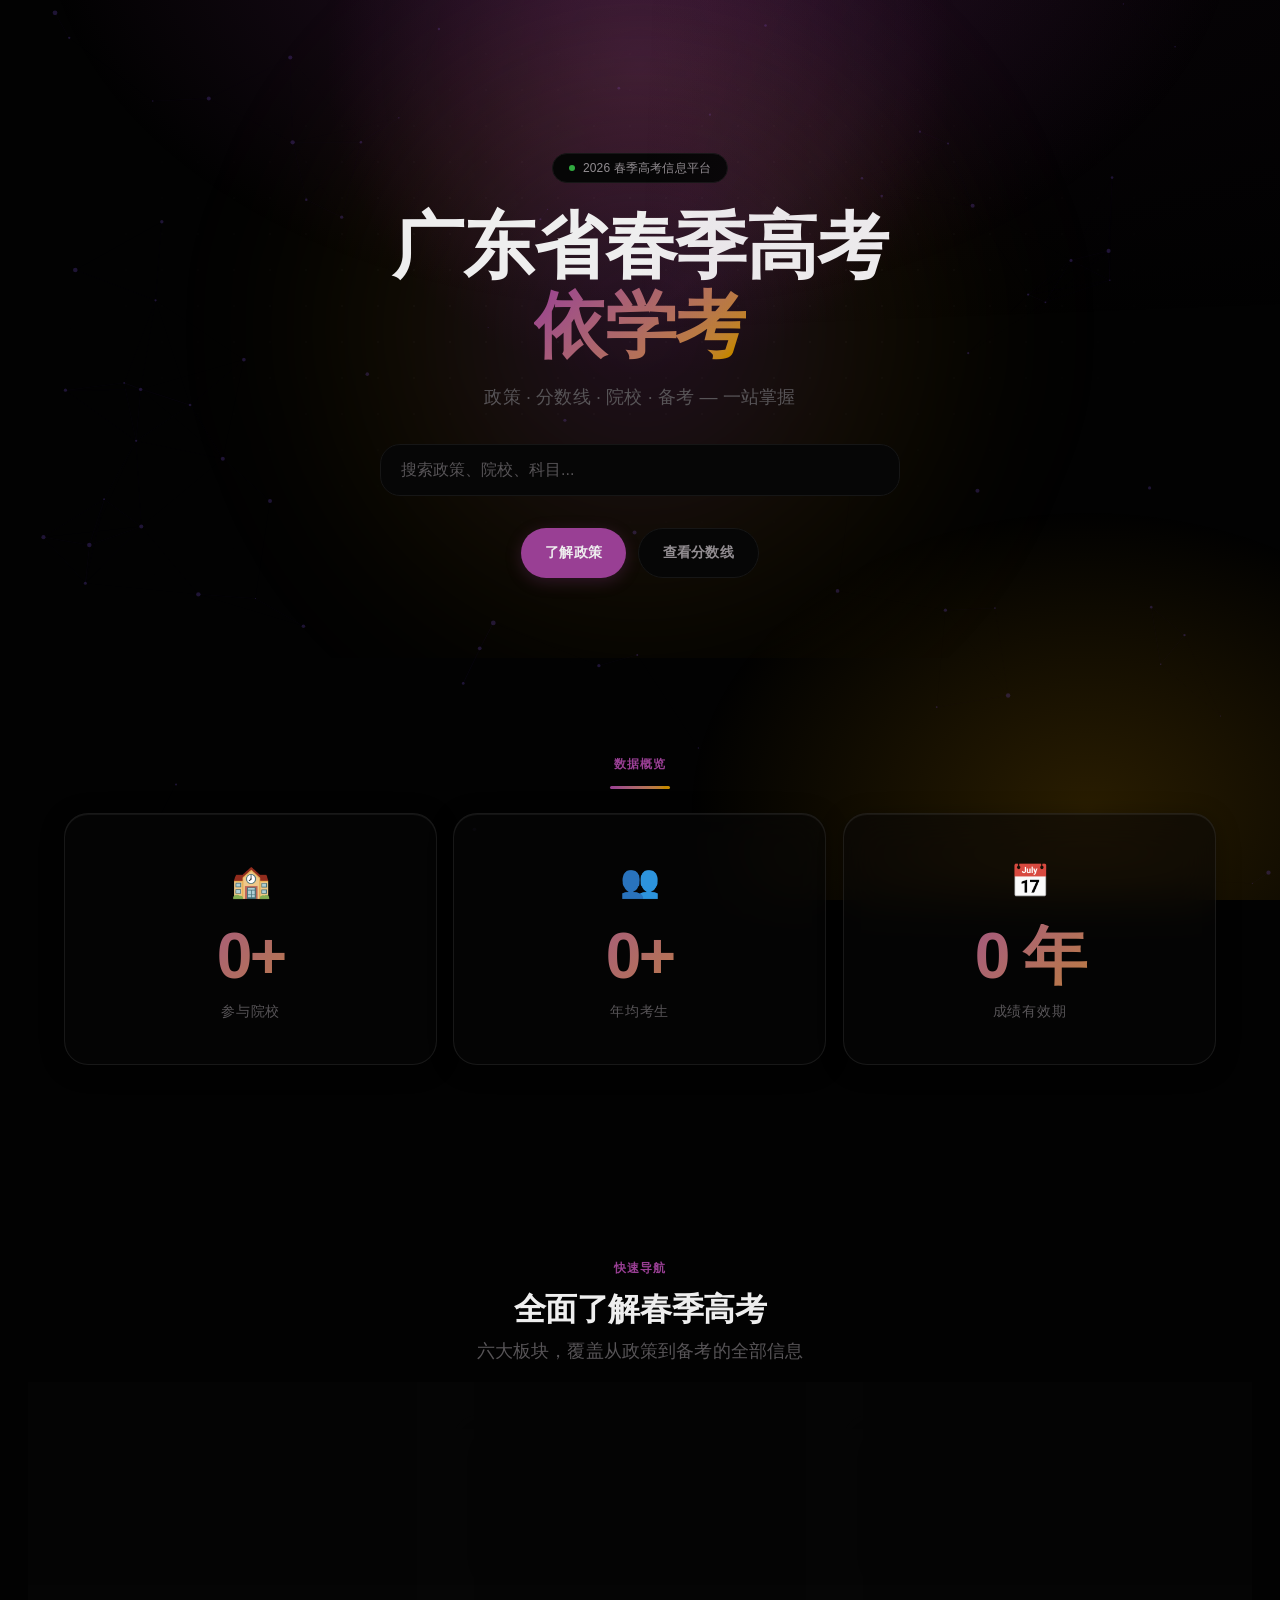
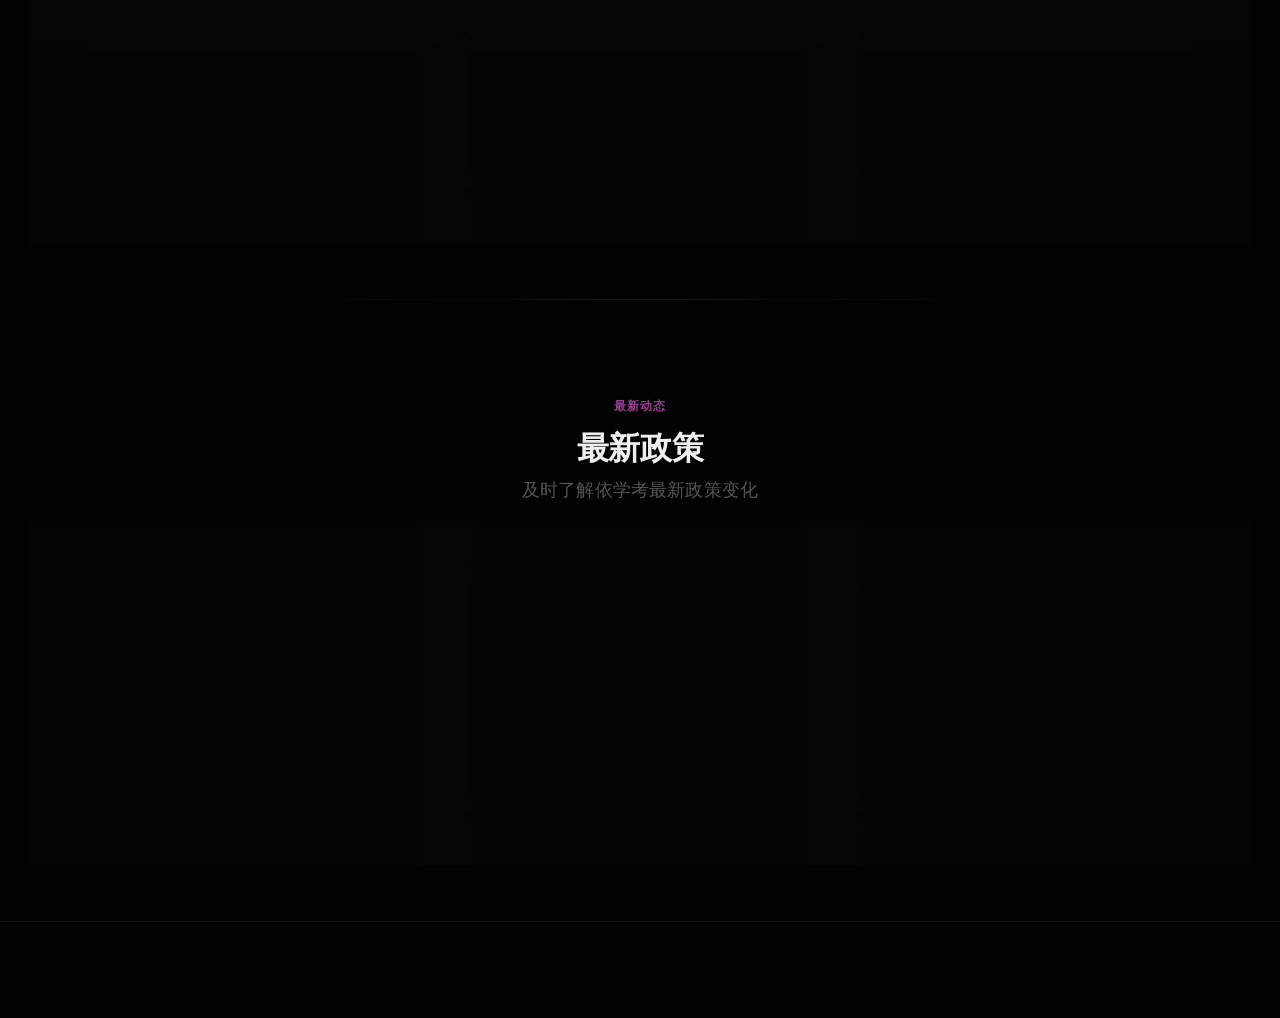
==== commit 707c468d: "feat: premium glass + particles" ====
--- a/index.html
+++ b/index.html
@@ -6,43 +6,46 @@
   <title>广东省春季高考 · 依学考</title>
   <meta name="description" content="一站式了解广东省春季高考依学考政策、分数线、院校招生、备考资料">
   <link rel="stylesheet" href="css/style.css">
-  <link rel="preconnect" href="https://fonts.googleapis.com">
-  <link rel="preconnect" href="https://fonts.gstatic.com" crossorigin>
-  
 </head>
 <body>
   <div class="dot-grid"></div>
   <nav class="nav" id="nav"></nav>
   <main>
     <section class="hero">
+      <div class="hero-orb"></div>
       <div class="hero-badge">
         <span class="hero-badge-dot"></span>
         2026 春季高考信息平台
       </div>
       <h1>广东省春季高考<br><span class="gradient-text">依学考</span></h1>
-      <p>一站式了解政策、分数线、院校招生与备考资料，让信息获取更简单</p>
+      <p>政策 · 分数线 · 院校 · 备考 — 一站掌握</p>
       <div class="hero-search">
         <input type="text" id="homeSearch" placeholder="搜索政策、院校、科目..." autocomplete="off">
+      </div>
+      <div class="hero-actions">
+        <a href="policy.html" class="btn btn-primary">了解政策</a>
+        <a href="scores.html" class="btn btn-ghost">查看分数线</a>
       </div>
     </section>
 
     <section class="section">
       <div class="container">
         <div class="section-label">数据概览</div>
-        <div class="feature-grid">
-          <div class="card stat-card">
+        <div class="accent-line"></div>
+        <div class="feature-grid" id="statsRow">
+          <div class="glass-card glass-stat parallax-slow">
             <div class="stat-icon">🏫</div>
-            <div class="stat-number"><span class="counter" data-target="105">0</span>+</div>
+            <div class="stat-number counter-glow"><span class="counter" data-target="105">0</span>+</div>
             <div class="stat-label">参与院校</div>
           </div>
-          <div class="card stat-card">
+          <div class="glass-card glass-stat parallax-slow" style="transition-delay:0.1s">
             <div class="stat-icon">👥</div>
-            <div class="stat-number"><span class="counter" data-target="300000">0</span>+</div>
+            <div class="stat-number counter-glow"><span class="counter" data-target="300000">0</span>+</div>
             <div class="stat-label">年均考生</div>
           </div>
-          <div class="card stat-card">
+          <div class="glass-card glass-stat parallax-slow" style="transition-delay:0.2s">
             <div class="stat-icon">📅</div>
-            <div class="stat-number"><span class="counter" data-target="3">0</span> 年</div>
+            <div class="stat-number counter-glow"><span class="counter" data-target="3">0</span> 年</div>
             <div class="stat-label">成绩有效期</div>
           </div>
         </div>
@@ -54,35 +57,35 @@
         <div class="section-label">快速导航</div>
         <div class="section-header">
           <h2>全面了解春季高考</h2>
-          <p>六大板块覆盖从政策到备考的全部信息</p>
+          <p>六大板块，覆盖从政策到备考的全部信息</p>
         </div>
         <div class="card-grid grid-3">
-          <a href="policy.html" class="card nav-card">
+          <a href="policy.html" class="glass-card nav-card card-stagger glow-border" style="text-decoration:none;color:inherit;">
             <div class="nav-card-icon">📋</div>
             <h3>政策解读</h3>
             <p>依学考招生政策、报考条件、录取规则详解</p>
           </a>
-          <a href="registration.html" class="card nav-card">
+          <a href="registration.html" class="glass-card nav-card card-stagger glow-border" style="text-decoration:none;color:inherit;">
             <div class="nav-card-icon">📅</div>
             <h3>报名流程</h3>
             <p>从报名到录取，关键时间节点一目了然</p>
           </a>
-          <a href="subjects.html" class="card nav-card">
+          <a href="subjects.html" class="glass-card nav-card card-stagger glow-border" style="text-decoration:none;color:inherit;">
             <div class="nav-card-icon">📝</div>
             <h3>考试科目</h3>
             <p>各科大纲、分值与备考策略全面梳理</p>
           </a>
-          <a href="scores.html" class="card nav-card">
+          <a href="scores.html" class="glass-card nav-card card-stagger glow-border" style="text-decoration:none;color:inherit;">
             <div class="nav-card-icon">📊</div>
             <h3>分数线</h3>
             <p>历年各院校录取分数线实时查询</p>
           </a>
-          <a href="schools.html" class="card nav-card">
+          <a href="schools.html" class="glass-card nav-card card-stagger glow-border" style="text-decoration:none;color:inherit;">
             <div class="nav-card-icon">🏫</div>
             <h3>院校招生</h3>
             <p>参与招生院校详情与专业介绍</p>
           </a>
-          <a href="resources.html" class="card nav-card">
+          <a href="resources.html" class="glass-card nav-card card-stagger glow-border" style="text-decoration:none;color:inherit;">
             <div class="nav-card-icon">📚</div>
             <h3>备考资料</h3>
             <p>精选学考资源，高效备考无忧</p>
@@ -90,6 +93,8 @@
         </div>
       </div>
     </section>
+
+    <div class="section-divider"></div>
 
     <section class="section">
       <div class="container">
@@ -105,27 +110,34 @@
     </section>
   </main>
   <footer class="footer" id="footer"></footer>
+  <script src="js/particles.js"></script>
   <script src="js/search.js"></script>
   <script src="js/main.js"></script>
   <script>
+    // Load latest policies
     (async function() {
       try {
         var res = await fetch("data/policies.json");
         var data = await res.json();
-        var latest = data.slice(0, 3);
-        var container = document.getElementById("latestPolicies");
-        container.innerHTML = latest.map(function(p) {
-          return '<a href="policy.html?id=' + p.id + '" class="card nav-card"><span class="tag tag-primary" style="margin-bottom:var(--space-2);display:inline-block;">' + p.category + '</span><h3 style="font-size:var(--text-base);margin-bottom:var(--space-2);">' + p.title + '</h3><p style="font-size:var(--text-sm);color:var(--text-tertiary);margin:0;">' + p.date + '</p><p style="font-size:var(--text-sm);color:var(--text-secondary);margin:0;margin-top:var(--space-2);">' + p.summary + '</p></a>';
+        var c = document.getElementById("latestPolicies");
+        c.innerHTML = data.slice(0,3).map(function(p) {
+          return '<a href="policy.html?id='+p.id+'" class="glass-card nav-card card-stagger" style="text-decoration:none;color:inherit;"><span class="tag tag-glow" style="margin-bottom:var(--space-2);display:inline-block;">'+p.category+'</span><h3 style="font-size:var(--text-base);margin-bottom:var(--space-2);">'+p.title+'</h3><p style="font-size:var(--text-sm);color:var(--color-ink-tertiary);margin:0;">'+p.date+'</p><p style="font-size:var(--text-sm);color:var(--color-ink-secondary);margin:0;margin-top:var(--space-2);">'+p.summary+'</p></a>';
         }).join("");
+        // Trigger stagger reveal
+        setTimeout(function() {
+          document.querySelectorAll(".card-stagger").forEach(function(el,i) {
+            setTimeout(function() { el.classList.add("revealed"); }, i * 100);
+          });
+        }, 200);
       } catch(e) {
-        document.getElementById("latestPolicies").innerHTML = '<p class="text-center text-secondary">加载失败，请刷新重试</p>';
+        document.getElementById("latestPolicies").innerHTML = '<p class="text-center text-secondary">加载失败，请刷新</p>';
       }
     })();
+    // Search
     var hs = document.getElementById("homeSearch");
     hs.addEventListener("keydown", function(e) {
       if (e.key === "Enter") {
-        var btn = document.getElementById("navSearchBtn");
-        if (btn) btn.click();
+        var b = document.getElementById("navSearchBtn"); if (b) b.click();
         setTimeout(function() {
           var si = document.getElementById("searchInput");
           if (si) { si.value = hs.value; si.dispatchEvent(new Event("input")); }
--- a/css/style.css
+++ b/css/style.css
@@ -1,4 +1,4 @@
-/* ============================================================
+﻿/* ============================================================
    BRAND DESIGN SYSTEM — OKLCH Palette
    Mood: "midnight library — quiet focus, warm lamplight"
    Strategy: Committed — deep rose carries the brand
@@ -424,4 +424,196 @@
 
 @media(prefers-reduced-motion:reduce){
   *,*::before,*::after{animation-duration:0.01ms!important;transition-duration:0.01ms!important}
-}+}
+/* ============================================================
+   PREMIUM LAYER — Glass Depth & Visual Richness
+   ============================================================ */
+
+/* Animated gradient orb behind hero */
+.hero-orb {
+  position: absolute;
+  top: 50%; left: 50%;
+  transform: translate(-50%, -50%);
+  width: 800px; height: 800px;
+  border-radius: 50%;
+  background: radial-gradient(circle,
+    oklch(0.52 0.16 330 / 0.22),
+    oklch(0.68 0.16 82 / 0.08) 40%,
+    transparent 70%
+  );
+  filter: blur(60px);
+  animation: orbFloat 8s ease-in-out infinite, orbPulse 4s ease-in-out infinite;
+  pointer-events: none;
+  z-index: 0;
+}
+@keyframes orbFloat {
+  0%, 100% { transform: translate(-50%, -50%) scale(1); }
+  33% { transform: translate(-48%, -52%) scale(1.08); }
+  66% { transform: translate(-52%, -49%) scale(0.94); }
+}
+@keyframes orbPulse {
+  0%, 100% { opacity: 0.7; }
+  50% { opacity: 1; }
+}
+
+/* Parallax sections */
+.parallax-slow {
+  transition: transform 0.1s linear;
+  will-change: transform;
+}
+.parallax-fast {
+  transition: transform 0.05s linear;
+  will-change: transform;
+}
+
+/* Enhanced glass card */
+.glass-card {
+  background: oklch(0.14 0 0 / 0.55);
+  backdrop-filter: blur(20px) saturate(140%);
+  -webkit-backdrop-filter: blur(20px) saturate(140%);
+  border: 1px solid oklch(1 0 0 / 0.08);
+  border-radius: var(--radius-2xl);
+  padding: var(--space-8);
+  position: relative;
+  overflow: hidden;
+  transition: all 0.4s var(--ease-out);
+  box-shadow:
+    0 4px 24px rgb(0 0 0 / 0.3),
+    inset 0 1px 0 oklch(1 0 0 / 0.06);
+}
+.glass-card::before {
+  content: '';
+  position: absolute;
+  inset: 0;
+  background: radial-gradient(600px circle at var(--mx, 50%) var(--my, 50%), oklch(0.52 0.16 330 / 0.08), transparent 50%);
+  opacity: 0;
+  transition: opacity 0.4s var(--ease-out);
+  pointer-events: none;
+  z-index: 0;
+}
+.glass-card:hover {
+  transform: translateY(-6px);
+  border-color: oklch(1 0 0 / 0.14);
+  box-shadow:
+    0 16px 48px rgb(0 0 0 / 0.5),
+    inset 0 1px 0 oklch(1 0 0 / 0.1);
+}
+.glass-card:hover::before { opacity: 1; }
+.glass-card > * { position: relative; z-index: 1; }
+
+/* Glass stat card */
+.glass-stat {
+  text-align: center;
+  padding: var(--space-10) var(--space-8);
+}
+.glass-stat .stat-number {
+  font-size: clamp(2.5rem, 6vw, 4rem);
+  font-weight: 800;
+  letter-spacing: -0.04em;
+  background: linear-gradient(135deg, var(--brand-primary), var(--brand-accent));
+  -webkit-background-clip: text;
+  -webkit-text-fill-color: transparent;
+  background-clip: text;
+  line-height: 1;
+  margin-bottom: var(--space-3);
+}
+
+/* Section divider */
+.section-divider {
+  height: 1px;
+  background: linear-gradient(90deg, transparent, var(--color-border), transparent);
+  margin: 0 auto;
+  max-width: 800px;
+}
+
+/* Hero CTA row */
+.hero-actions {
+  display: flex;
+  gap: var(--space-3);
+  justify-content: center;
+  flex-wrap: wrap;
+  margin-top: var(--space-8);
+  animation: fadeInUp 0.6s 0.4s var(--ease-out) both;
+}
+
+/* Staggered card reveal */
+.card-stagger { opacity: 0; transform: translateY(30px); }
+.card-stagger.revealed { opacity: 1; transform: translateY(0); transition: all 0.6s var(--ease-out); }
+
+/* Glow border on hover for interactive cards */
+.glow-border {
+  position: relative;
+  isolation: isolate;
+}
+.glow-border::after {
+  content: '';
+  position: absolute;
+  inset: -1px;
+  border-radius: inherit;
+  background: linear-gradient(135deg, var(--brand-primary), var(--brand-accent));
+  z-index: -1;
+  opacity: 0;
+  transition: opacity 0.3s var(--ease-out);
+}
+.glow-border:hover::after { opacity: 0.5; }
+
+/* Light ray effect for hero */
+.hero::after {
+  content: '';
+  position: absolute;
+  top: -50%;
+  left: -50%;
+  width: 200%;
+  height: 200%;
+  background: conic-gradient(from 0deg at 50% 50%, transparent, oklch(0.52 0.16 330 / 0.04), transparent 25%);
+  animation: lightRay 20s linear infinite;
+  pointer-events: none;
+  z-index: 0;
+}
+@keyframes lightRay {
+  to { transform: rotate(360deg); }
+}
+
+/* Enhanced tag */
+.tag-glow {
+  background: oklch(0.52 0.16 330 / 0.12);
+  border: 1px solid oklch(0.52 0.16 330 / 0.25);
+  color: var(--brand-primary);
+}
+.tag-glow:hover {
+  background: oklch(0.52 0.16 330 / 0.2);
+  box-shadow: 0 0 20px var(--brand-primary-glow);
+}
+
+/* Counter highlight */
+.counter-glow {
+  animation: counterPulse 3s ease-in-out infinite;
+}
+@keyframes counterPulse {
+  0%, 100% { filter: brightness(1); }
+  50% { filter: brightness(1.3); }
+}
+
+/* Section accent line */
+.accent-line {
+  width: 60px; height: 3px;
+  background: linear-gradient(90deg, var(--brand-primary), var(--brand-accent));
+  border-radius: 2px;
+  margin: var(--space-2) auto var(--space-6);
+}
+
+/* Mobile nav overlay enhancement */
+@media (max-width: 768px) {
+  .nav-links {
+    background: oklch(0.1 0 0 / 0.95);
+    backdrop-filter: blur(32px);
+    -webkit-backdrop-filter: blur(32px);
+  }
+  .hero-orb { width: 400px; height: 400px; }
+}
+
+/* Reduced motion fallback */
+@media (prefers-reduced-motion: reduce) {
+  .hero-orb, .hero::after, .counter-glow { animation: none; }
+  .parallax-slow, .parallax-fast { transition: none; }
+}
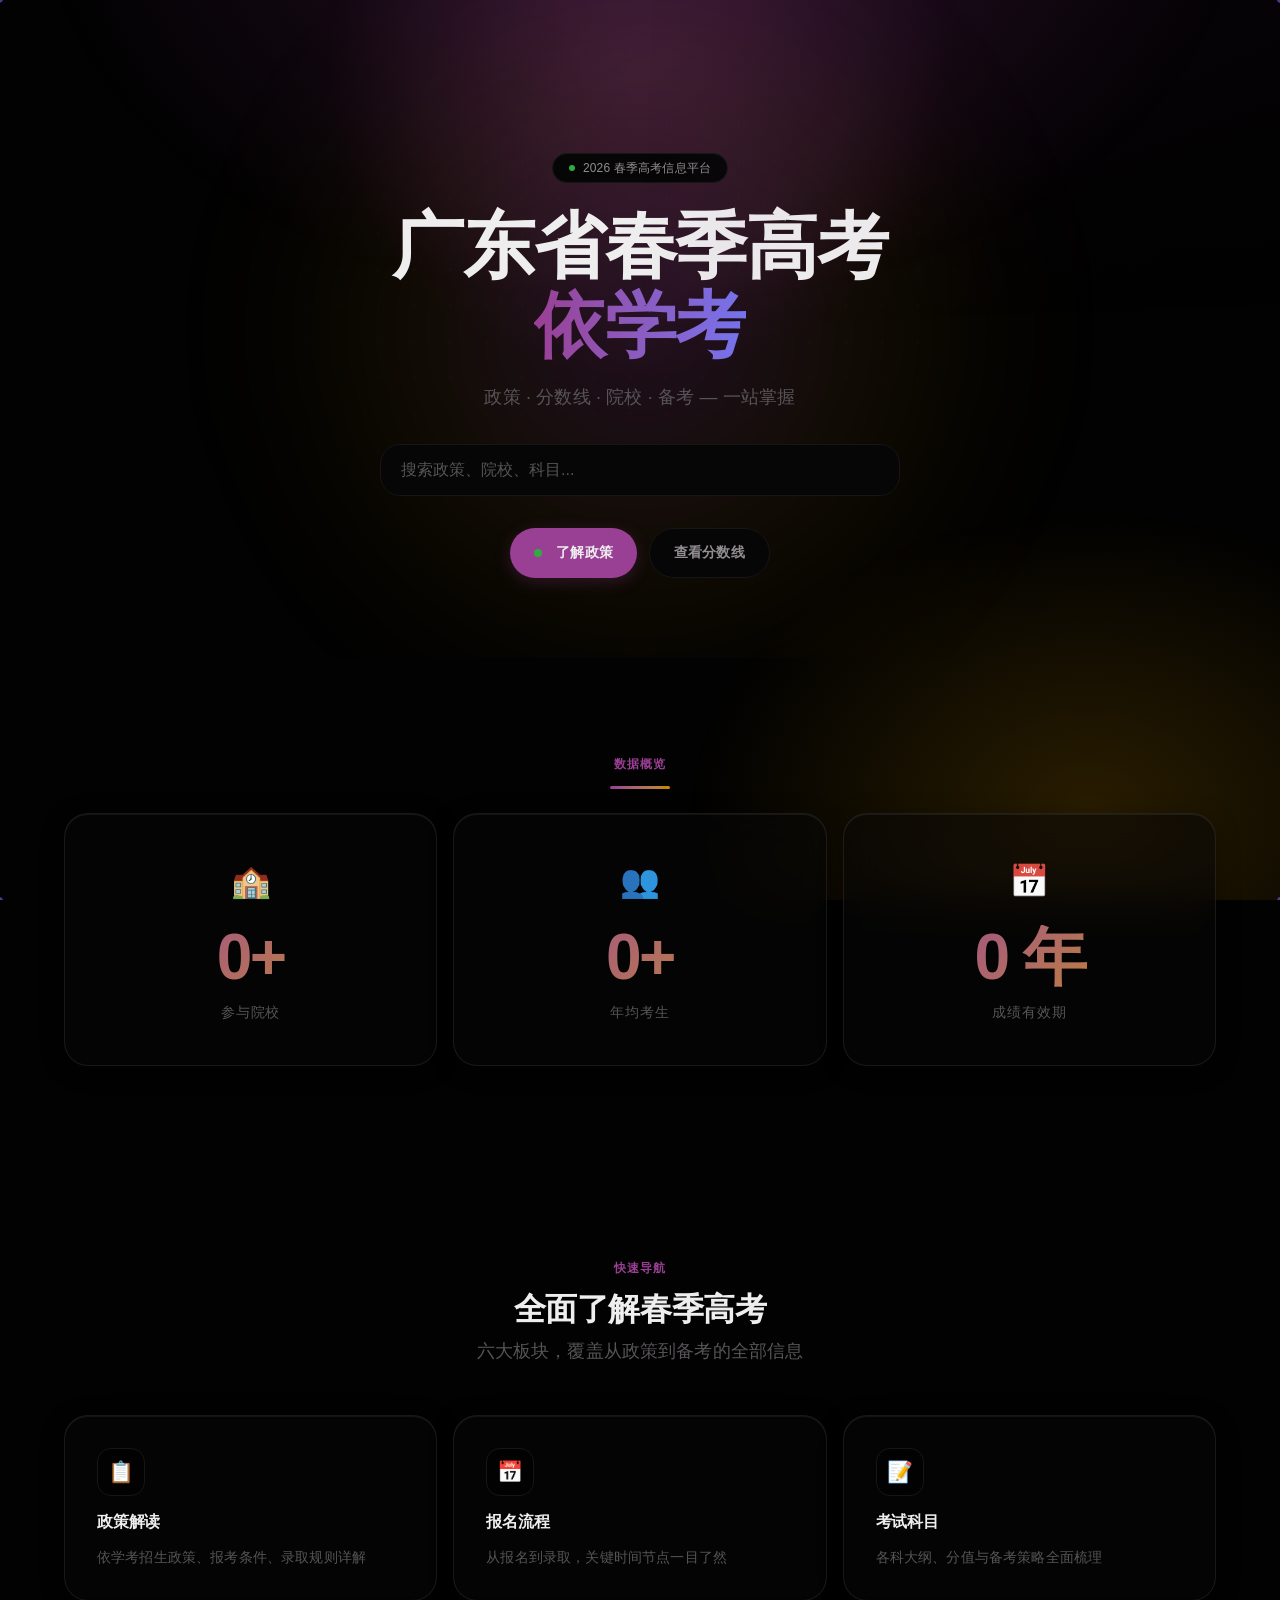
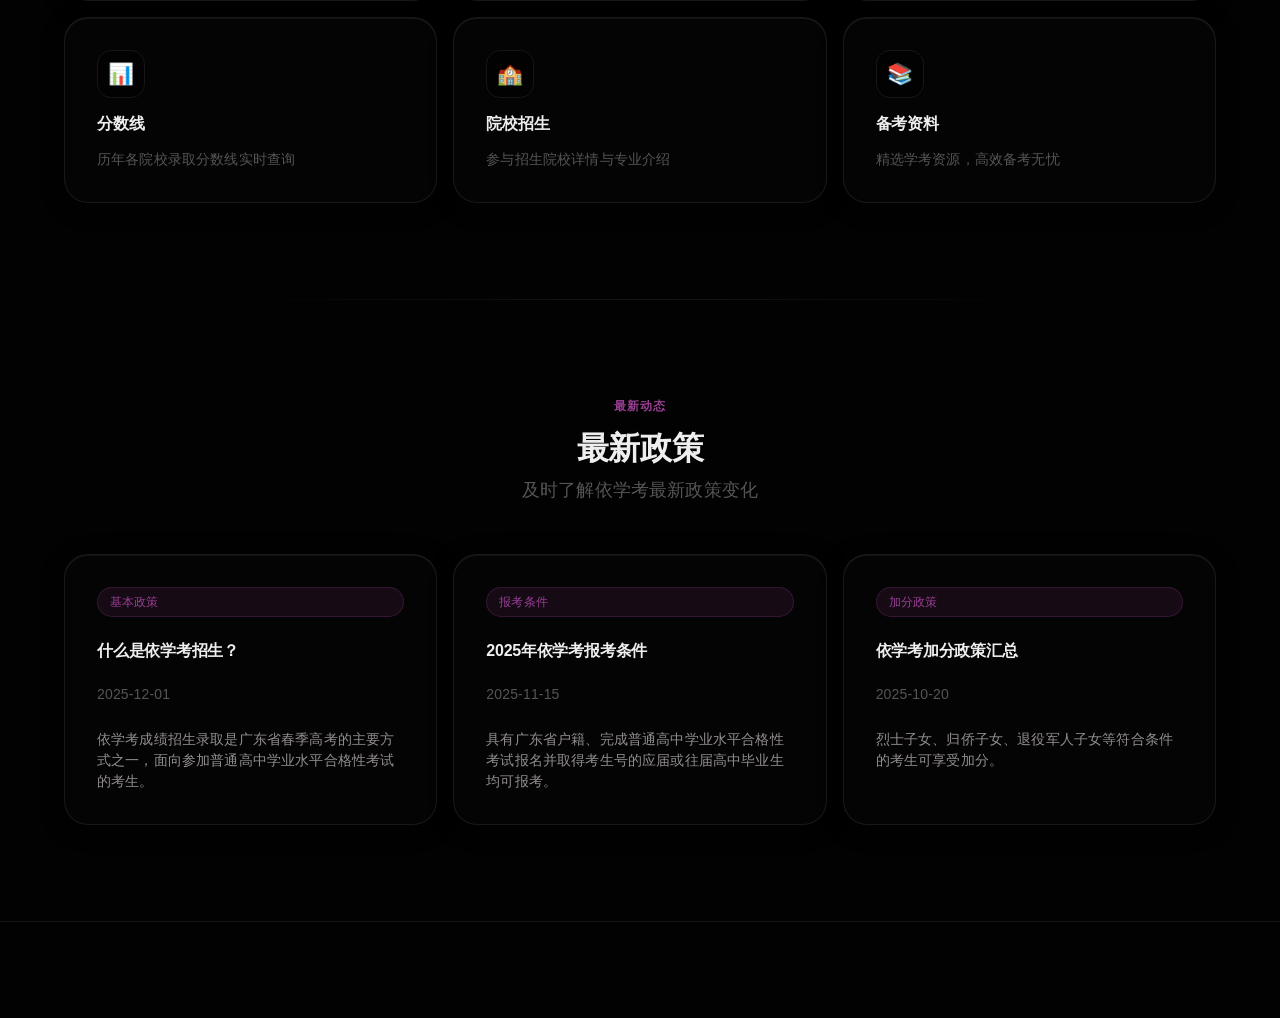
==== commit 1bbe44d3: "feat: visual FX suite" ====
--- a/index.html
+++ b/index.html
@@ -4,7 +4,6 @@
   <meta charset="UTF-8">
   <meta name="viewport" content="width=device-width, initial-scale=1.0">
   <title>广东省春季高考 · 依学考</title>
-  <meta name="description" content="一站式了解广东省春季高考依学考政策、分数线、院校招生、备考资料">
   <link rel="stylesheet" href="css/style.css">
 </head>
 <body>
@@ -17,14 +16,14 @@
         <span class="hero-badge-dot"></span>
         2026 春季高考信息平台
       </div>
-      <h1>广东省春季高考<br><span class="gradient-text">依学考</span></h1>
+      <h1>广东省春季高考<br><span class="gradient-text iridescent-text">依学考</span></h1>
       <p>政策 · 分数线 · 院校 · 备考 — 一站掌握</p>
-      <div class="hero-search">
+      <div class="hero-search magnetic">
         <input type="text" id="homeSearch" placeholder="搜索政策、院校、科目..." autocomplete="off">
       </div>
       <div class="hero-actions">
-        <a href="policy.html" class="btn btn-primary">了解政策</a>
-        <a href="scores.html" class="btn btn-ghost">查看分数线</a>
+        <a href="policy.html" class="btn btn-primary magnetic"><span class="cta-pulse"></span>了解政策</a>
+        <a href="scores.html" class="btn btn-ghost magnetic">查看分数线</a>
       </div>
     </section>
 
@@ -32,18 +31,18 @@
       <div class="container">
         <div class="section-label">数据概览</div>
         <div class="accent-line"></div>
-        <div class="feature-grid" id="statsRow">
-          <div class="glass-card glass-stat parallax-slow">
+        <div class="feature-grid">
+          <div class="glass-card glass-stat tilt-card sweep-card border-glow">
             <div class="stat-icon">🏫</div>
             <div class="stat-number counter-glow"><span class="counter" data-target="105">0</span>+</div>
             <div class="stat-label">参与院校</div>
           </div>
-          <div class="glass-card glass-stat parallax-slow" style="transition-delay:0.1s">
+          <div class="glass-card glass-stat tilt-card sweep-card border-glow" style="transition-delay:0.1s">
             <div class="stat-icon">👥</div>
             <div class="stat-number counter-glow"><span class="counter" data-target="300000">0</span>+</div>
             <div class="stat-label">年均考生</div>
           </div>
-          <div class="glass-card glass-stat parallax-slow" style="transition-delay:0.2s">
+          <div class="glass-card glass-stat tilt-card sweep-card border-glow" style="transition-delay:0.2s">
             <div class="stat-icon">📅</div>
             <div class="stat-number counter-glow"><span class="counter" data-target="3">0</span> 年</div>
             <div class="stat-label">成绩有效期</div>
@@ -60,32 +59,32 @@
           <p>六大板块，覆盖从政策到备考的全部信息</p>
         </div>
         <div class="card-grid grid-3">
-          <a href="policy.html" class="glass-card nav-card card-stagger glow-border" style="text-decoration:none;color:inherit;">
+          <a href="policy.html" class="glass-card nav-card tilt-card sweep-card border-glow" style="text-decoration:none;color:inherit;">
             <div class="nav-card-icon">📋</div>
             <h3>政策解读</h3>
             <p>依学考招生政策、报考条件、录取规则详解</p>
           </a>
-          <a href="registration.html" class="glass-card nav-card card-stagger glow-border" style="text-decoration:none;color:inherit;">
+          <a href="registration.html" class="glass-card nav-card tilt-card sweep-card border-glow" style="text-decoration:none;color:inherit;">
             <div class="nav-card-icon">📅</div>
             <h3>报名流程</h3>
             <p>从报名到录取，关键时间节点一目了然</p>
           </a>
-          <a href="subjects.html" class="glass-card nav-card card-stagger glow-border" style="text-decoration:none;color:inherit;">
+          <a href="subjects.html" class="glass-card nav-card tilt-card sweep-card border-glow" style="text-decoration:none;color:inherit;">
             <div class="nav-card-icon">📝</div>
             <h3>考试科目</h3>
             <p>各科大纲、分值与备考策略全面梳理</p>
           </a>
-          <a href="scores.html" class="glass-card nav-card card-stagger glow-border" style="text-decoration:none;color:inherit;">
+          <a href="scores.html" class="glass-card nav-card tilt-card sweep-card border-glow" style="text-decoration:none;color:inherit;">
             <div class="nav-card-icon">📊</div>
             <h3>分数线</h3>
             <p>历年各院校录取分数线实时查询</p>
           </a>
-          <a href="schools.html" class="glass-card nav-card card-stagger glow-border" style="text-decoration:none;color:inherit;">
+          <a href="schools.html" class="glass-card nav-card tilt-card sweep-card border-glow" style="text-decoration:none;color:inherit;">
             <div class="nav-card-icon">🏫</div>
             <h3>院校招生</h3>
             <p>参与招生院校详情与专业介绍</p>
           </a>
-          <a href="resources.html" class="glass-card nav-card card-stagger glow-border" style="text-decoration:none;color:inherit;">
+          <a href="resources.html" class="glass-card nav-card tilt-card sweep-card border-glow" style="text-decoration:none;color:inherit;">
             <div class="nav-card-icon">📚</div>
             <h3>备考资料</h3>
             <p>精选学考资源，高效备考无忧</p>
@@ -112,37 +111,24 @@
   <footer class="footer" id="footer"></footer>
   <script src="js/particles.js"></script>
   <script src="js/search.js"></script>
+  <script src="js/effects.js"></script>
   <script src="js/main.js"></script>
   <script>
-    // Load latest policies
     (async function() {
       try {
-        var res = await fetch("data/policies.json");
-        var data = await res.json();
+        var res = await fetch("data/policies.json"); var data = await res.json();
         var c = document.getElementById("latestPolicies");
         c.innerHTML = data.slice(0,3).map(function(p) {
-          return '<a href="policy.html?id='+p.id+'" class="glass-card nav-card card-stagger" style="text-decoration:none;color:inherit;"><span class="tag tag-glow" style="margin-bottom:var(--space-2);display:inline-block;">'+p.category+'</span><h3 style="font-size:var(--text-base);margin-bottom:var(--space-2);">'+p.title+'</h3><p style="font-size:var(--text-sm);color:var(--color-ink-tertiary);margin:0;">'+p.date+'</p><p style="font-size:var(--text-sm);color:var(--color-ink-secondary);margin:0;margin-top:var(--space-2);">'+p.summary+'</p></a>';
+          return '<a href="policy.html?id='+p.id+'" class="glass-card nav-card tilt-card sweep-card border-glow card-stagger" style="text-decoration:none;color:inherit;"><span class="tag tag-glow float-tag" style="margin-bottom:var(--space-2);display:inline-block;">'+p.category+'</span><h3 style="font-size:var(--text-base);margin-bottom:var(--space-2);">'+p.title+'</h3><p style="font-size:var(--text-sm);color:var(--color-ink-tertiary);margin:0;">'+p.date+'</p><p style="font-size:var(--text-sm);color:var(--color-ink-secondary);margin:0;margin-top:var(--space-2);">'+p.summary+'</p></a>';
         }).join("");
-        // Trigger stagger reveal
         setTimeout(function() {
-          document.querySelectorAll(".card-stagger").forEach(function(el,i) {
-            setTimeout(function() { el.classList.add("revealed"); }, i * 100);
-          });
+          document.querySelectorAll(".card-stagger").forEach(function(el,i) { setTimeout(function() { el.classList.add("revealed"); }, i*80); });
         }, 200);
-      } catch(e) {
-        document.getElementById("latestPolicies").innerHTML = '<p class="text-center text-secondary">加载失败，请刷新</p>';
-      }
+      } catch(e) { document.getElementById("latestPolicies").innerHTML = '<p class="text-center text-secondary">加载失败，请刷新</p>'; }
     })();
-    // Search
     var hs = document.getElementById("homeSearch");
     hs.addEventListener("keydown", function(e) {
-      if (e.key === "Enter") {
-        var b = document.getElementById("navSearchBtn"); if (b) b.click();
-        setTimeout(function() {
-          var si = document.getElementById("searchInput");
-          if (si) { si.value = hs.value; si.dispatchEvent(new Event("input")); }
-        }, 350);
-      }
+      if (e.key==="Enter") { var b=document.getElementById("navSearchBtn"); if(b) b.click(); setTimeout(function() { var si=document.getElementById("searchInput"); if(si) { si.value=hs.value; si.dispatchEvent(new Event("input")); } }, 350); }
     });
   </script>
 </body>
--- a/css/style.css
+++ b/css/style.css
@@ -617,3 +617,139 @@
   .hero-orb, .hero::after, .counter-glow { animation: none; }
   .parallax-slow, .parallax-fast { transition: none; }
 }
+
+/* ============================================================
+   VISUAL FX — Glare, Sweep, Mirror, Tilt
+   ============================================================ */
+
+/* 3D Tilt card container */
+.tilt-card {
+  transform-style: preserve-3d;
+  perspective: 1000px;
+  transition: transform 0.1s ease, box-shadow 0.3s ease;
+}
+.card-glare {
+  position: absolute;
+  inset: 0;
+  border-radius: inherit;
+  pointer-events: none;
+  z-index: 2;
+  opacity: 0;
+  transition: opacity 0.3s ease;
+}
+
+/* Diagonal light sweep */
+.sweep-card {
+  position: relative;
+  overflow: hidden;
+}
+.sweep-card::after {
+  content: '';
+  position: absolute;
+  top: 0;
+  left: var(--sweep-x, -100%);
+  width: 60%;
+  height: 100%;
+  background: linear-gradient(105deg, transparent 0%, oklch(1 0 0 / 0.06) 45%, oklch(1 0 0 / 0.12) 50%, oklch(1 0 0 / 0.06) 55%, transparent 100%);
+  transform: skewX(-20deg);
+  pointer-events: none;
+  transition: left 0.6s ease;
+  z-index: 1;
+}
+
+/* Magnetic element */
+.magnetic {
+  transition: transform 0.2s cubic-bezier(0.25, 0.8, 0.25, 1.2);
+}
+
+/* Mirror reflection on hero text */
+.hero-mirror {
+  position: relative;
+  display: inline-block;
+}
+.hero-mirror::after {
+  content: attr(data-text);
+  position: absolute;
+  top: 105%;
+  left: 0;
+  right: 0;
+  background: linear-gradient(180deg, oklch(0.95 0 0 / 0.25), transparent);
+  -webkit-background-clip: text;
+  -webkit-text-fill-color: transparent;
+  background-clip: text;
+  transform: scaleY(-1);
+  filter: blur(1px);
+  opacity: 0.5;
+  pointer-events: none;
+}
+
+/* Floating badges */
+.float-tag {
+  animation: floatTag 3s ease-in-out infinite;
+}
+.float-tag:nth-child(2) { animation-delay: 0.5s; }
+.float-tag:nth-child(3) { animation-delay: 1s; }
+@keyframes floatTag {
+  0%, 100% { transform: translateY(0); }
+  50% { transform: translateY(-6px); }
+}
+
+/* Glowing card border on hover */
+.border-glow {
+  position: relative;
+}
+.border-glow::before {
+  content: '';
+  position: absolute;
+  inset: -2px;
+  border-radius: inherit;
+  background: linear-gradient(135deg, var(--brand-primary), var(--brand-accent), var(--brand-primary));
+  background-size: 300% 300%;
+  z-index: -1;
+  opacity: 0;
+  transition: opacity 0.4s ease;
+  animation: borderShine 3s linear infinite;
+}
+.border-glow:hover::before { opacity: 1; }
+@keyframes borderShine {
+  0% { background-position: 0% 50%; }
+  50% { background-position: 100% 50%; }
+  100% { background-position: 0% 50%; }
+}
+
+/* Pulsing CTA dot */
+.cta-pulse {
+  display: inline-block;
+  width: 8px; height: 8px;
+  background: var(--color-success);
+  border-radius: 50%;
+  margin-right: 6px;
+  animation: ctaPulse 1.5s ease-in-out infinite;
+}
+@keyframes ctaPulse {
+  0%, 100% { box-shadow: 0 0 0 0 oklch(0.65 0.18 145 / 0.6); }
+  50% { box-shadow: 0 0 0 10px oklch(0.65 0.18 145 / 0); }
+}
+
+/* Perspective section */
+.perspective-section {
+  perspective: 1200px;
+}
+.perspective-card {
+  transition: transform 0.1s ease;
+}
+
+/* Iridescent shimmer */
+@keyframes iridescent {
+  0% { background-position: 0% 50%; }
+  50% { background-position: 100% 50%; }
+  100% { background-position: 0% 50%; }
+}
+.iridescent-text {
+  background: linear-gradient(270deg, var(--brand-primary), var(--brand-accent), oklch(0.62 0.18 280), var(--brand-primary));
+  background-size: 300% 300%;
+  -webkit-background-clip: text;
+  -webkit-text-fill-color: transparent;
+  background-clip: text;
+  animation: iridescent 4s ease infinite;
+}
